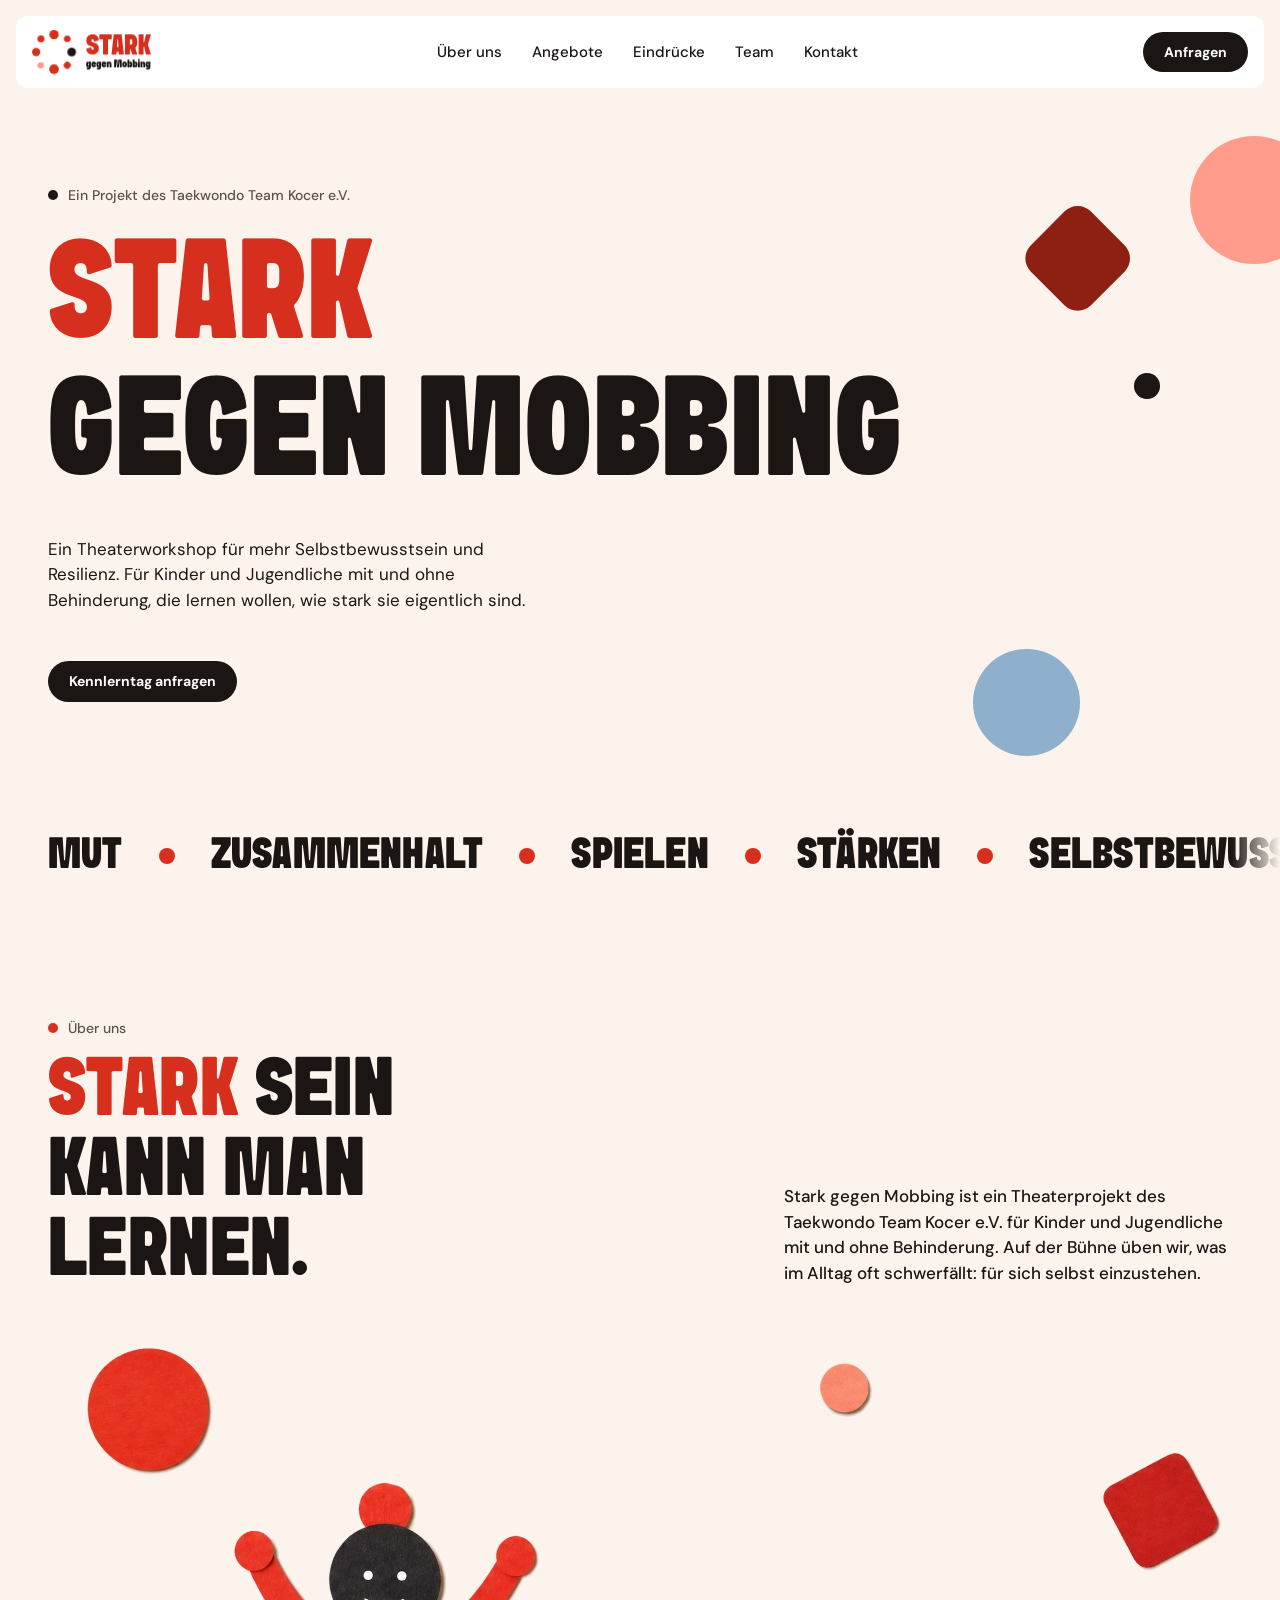
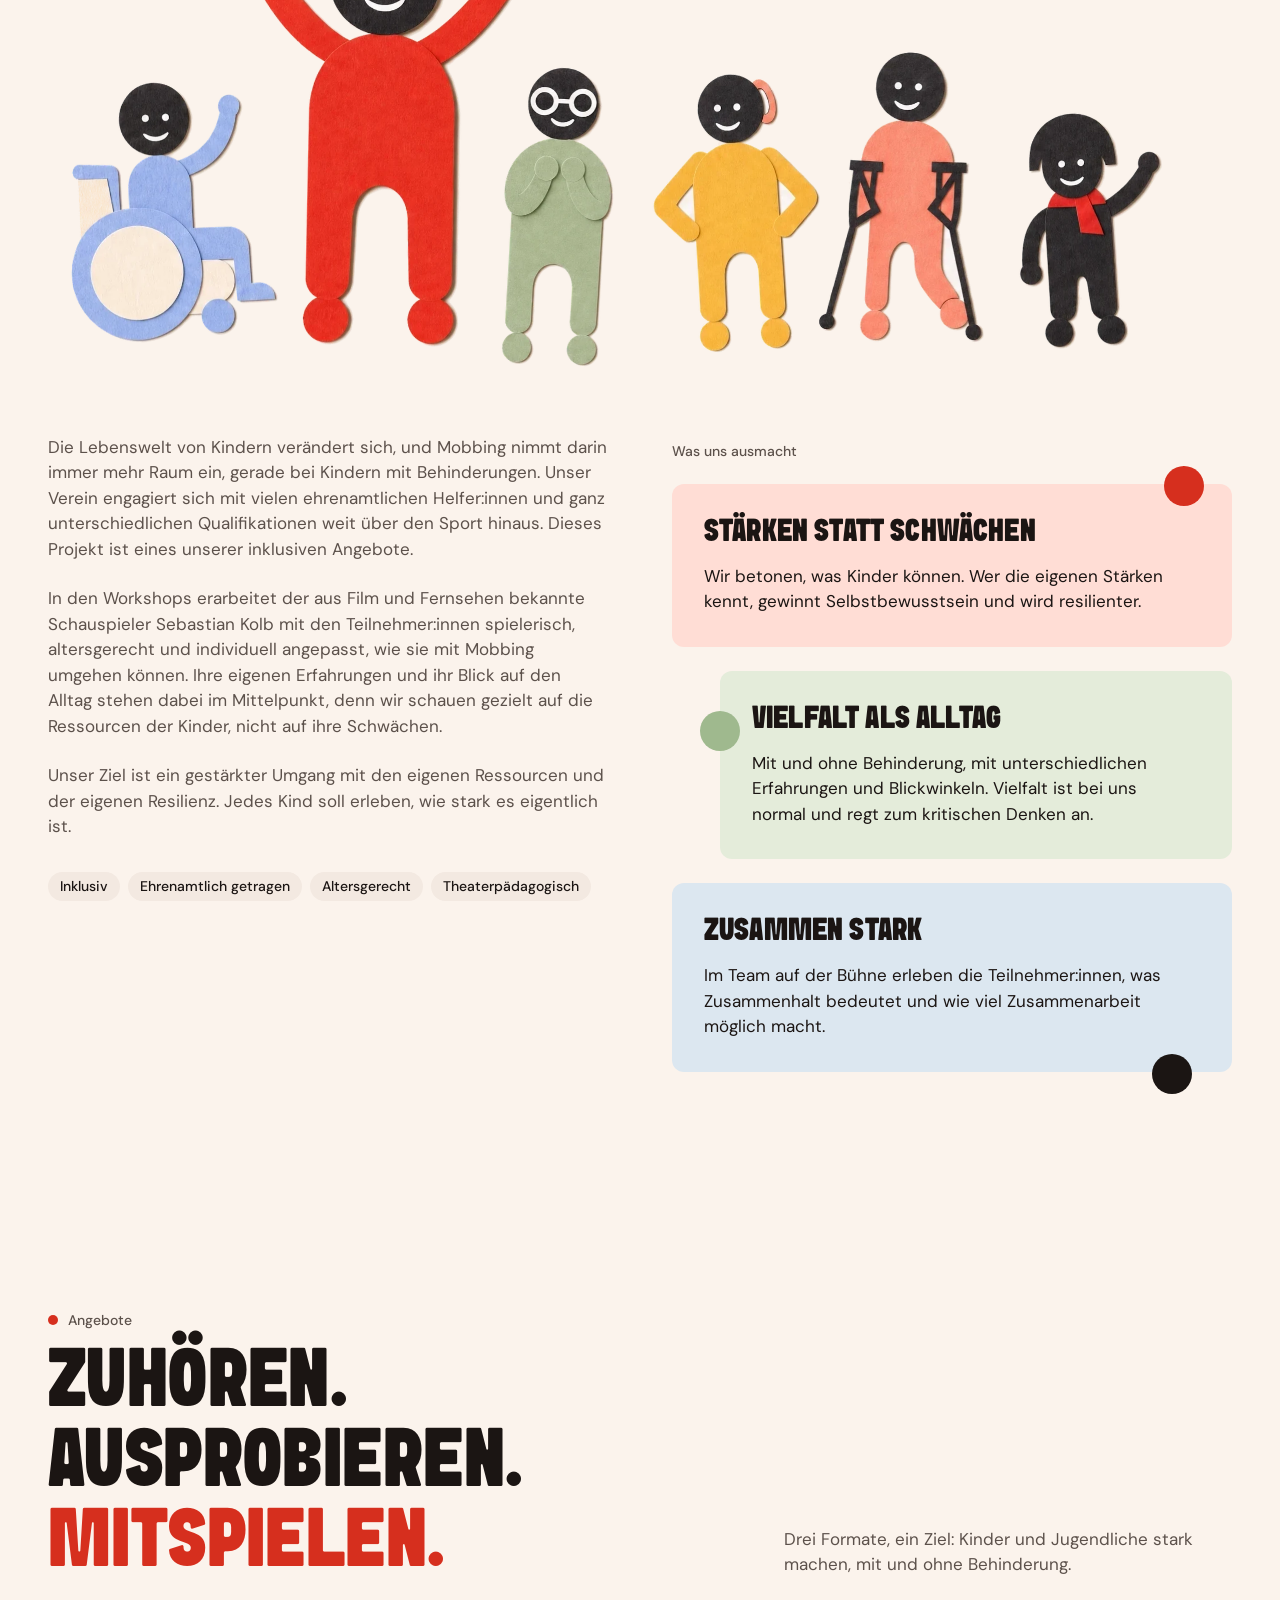
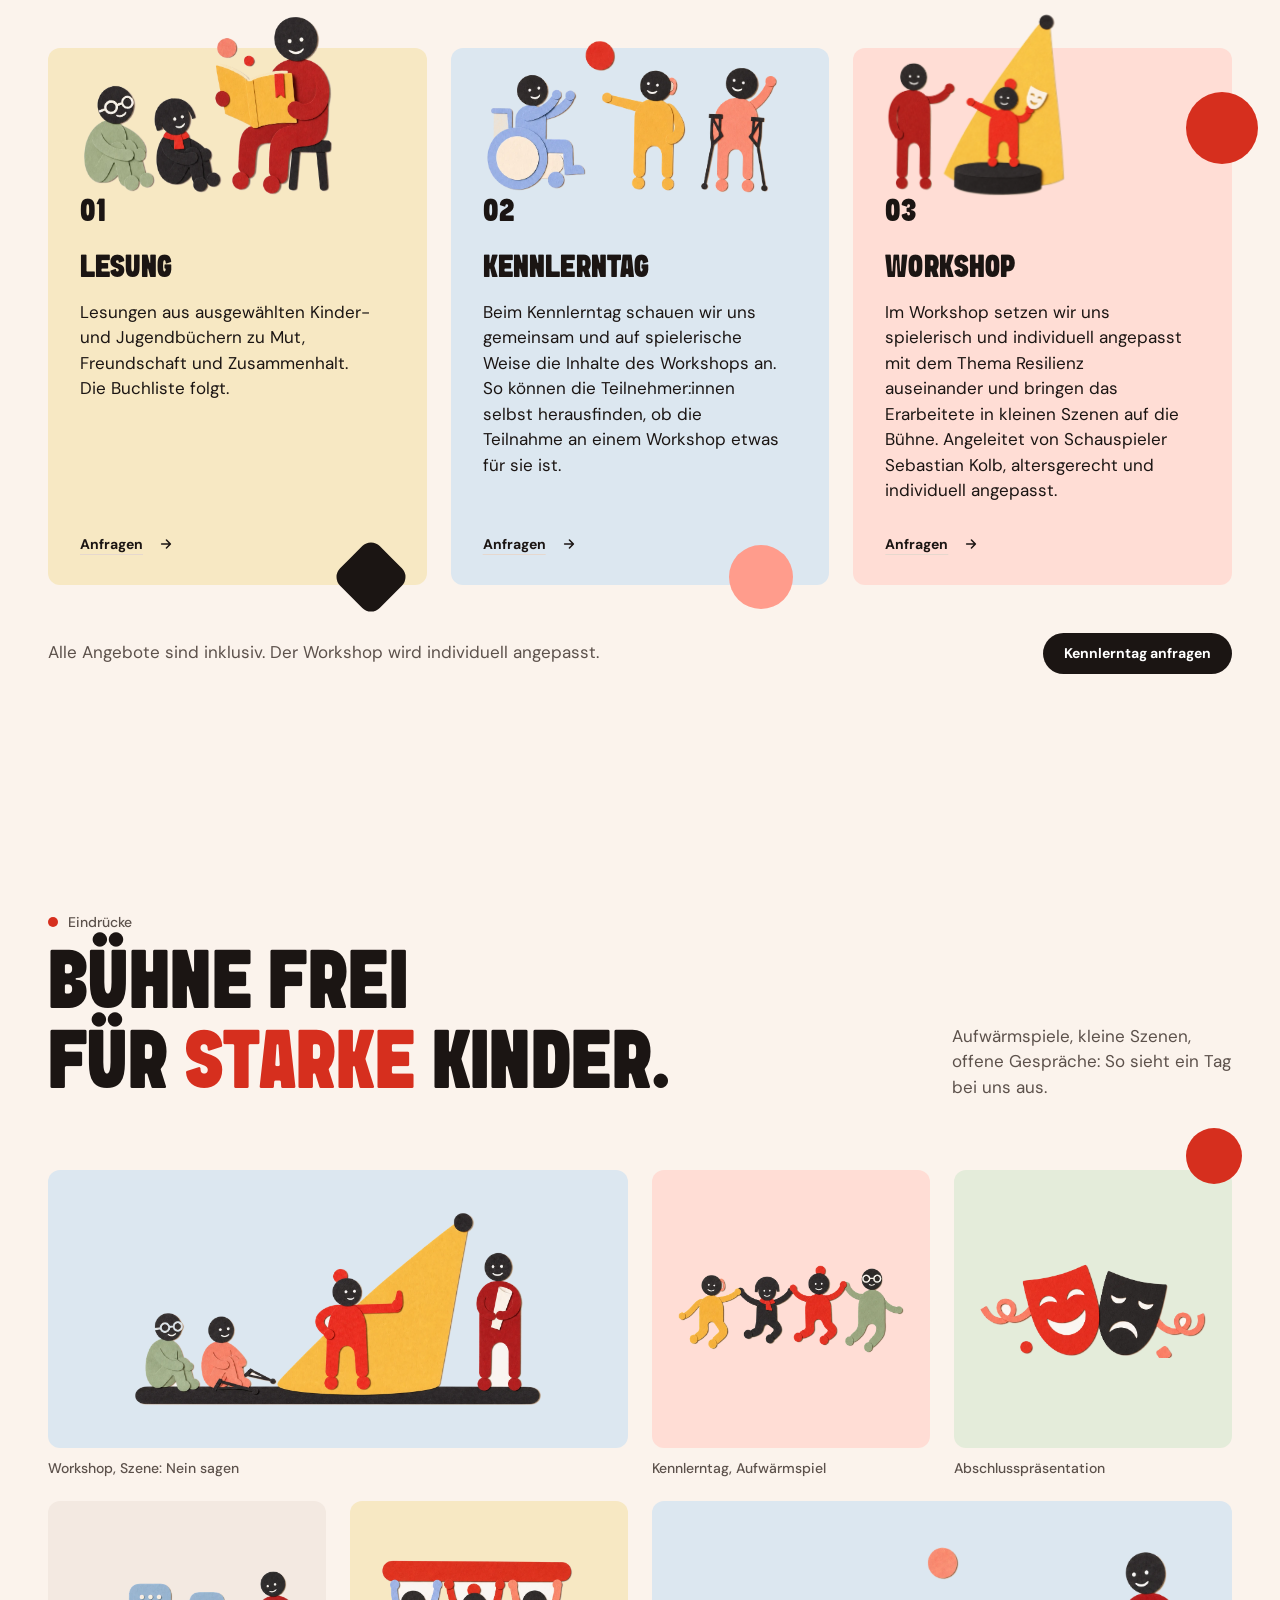
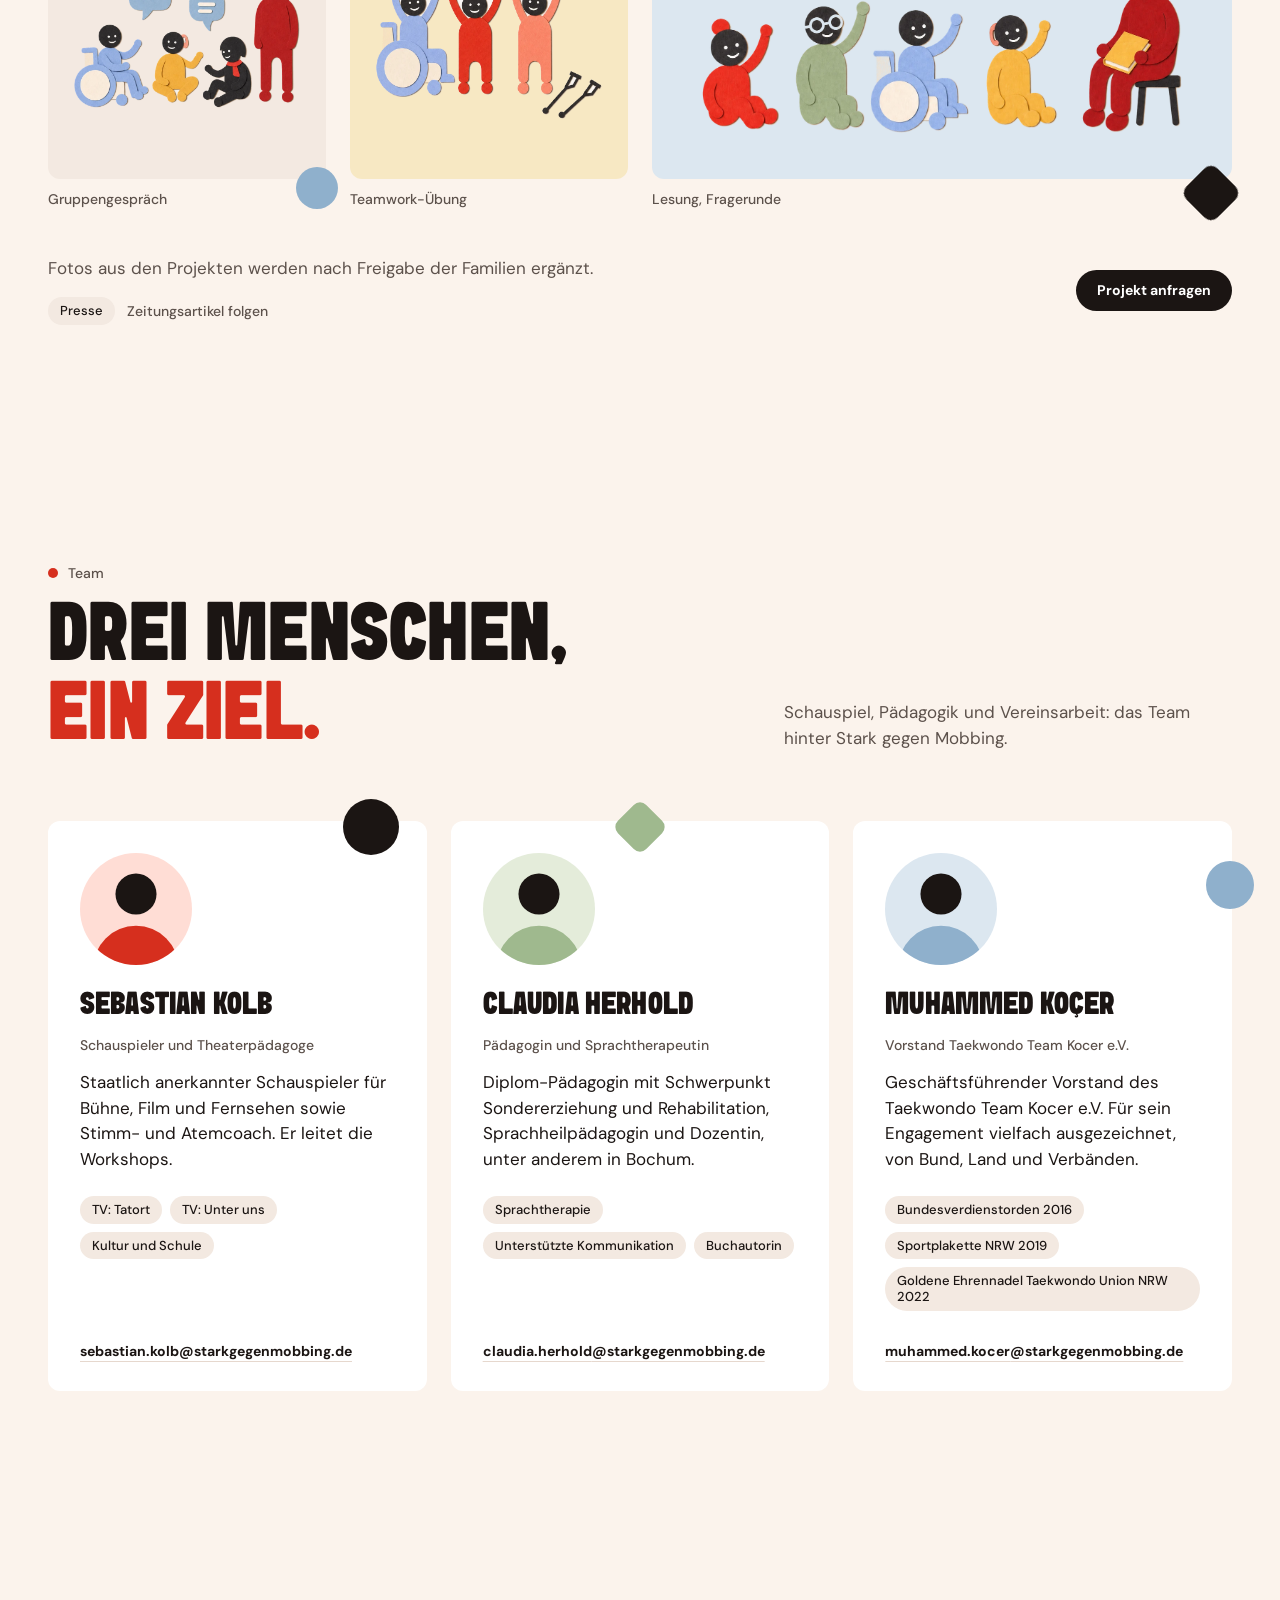
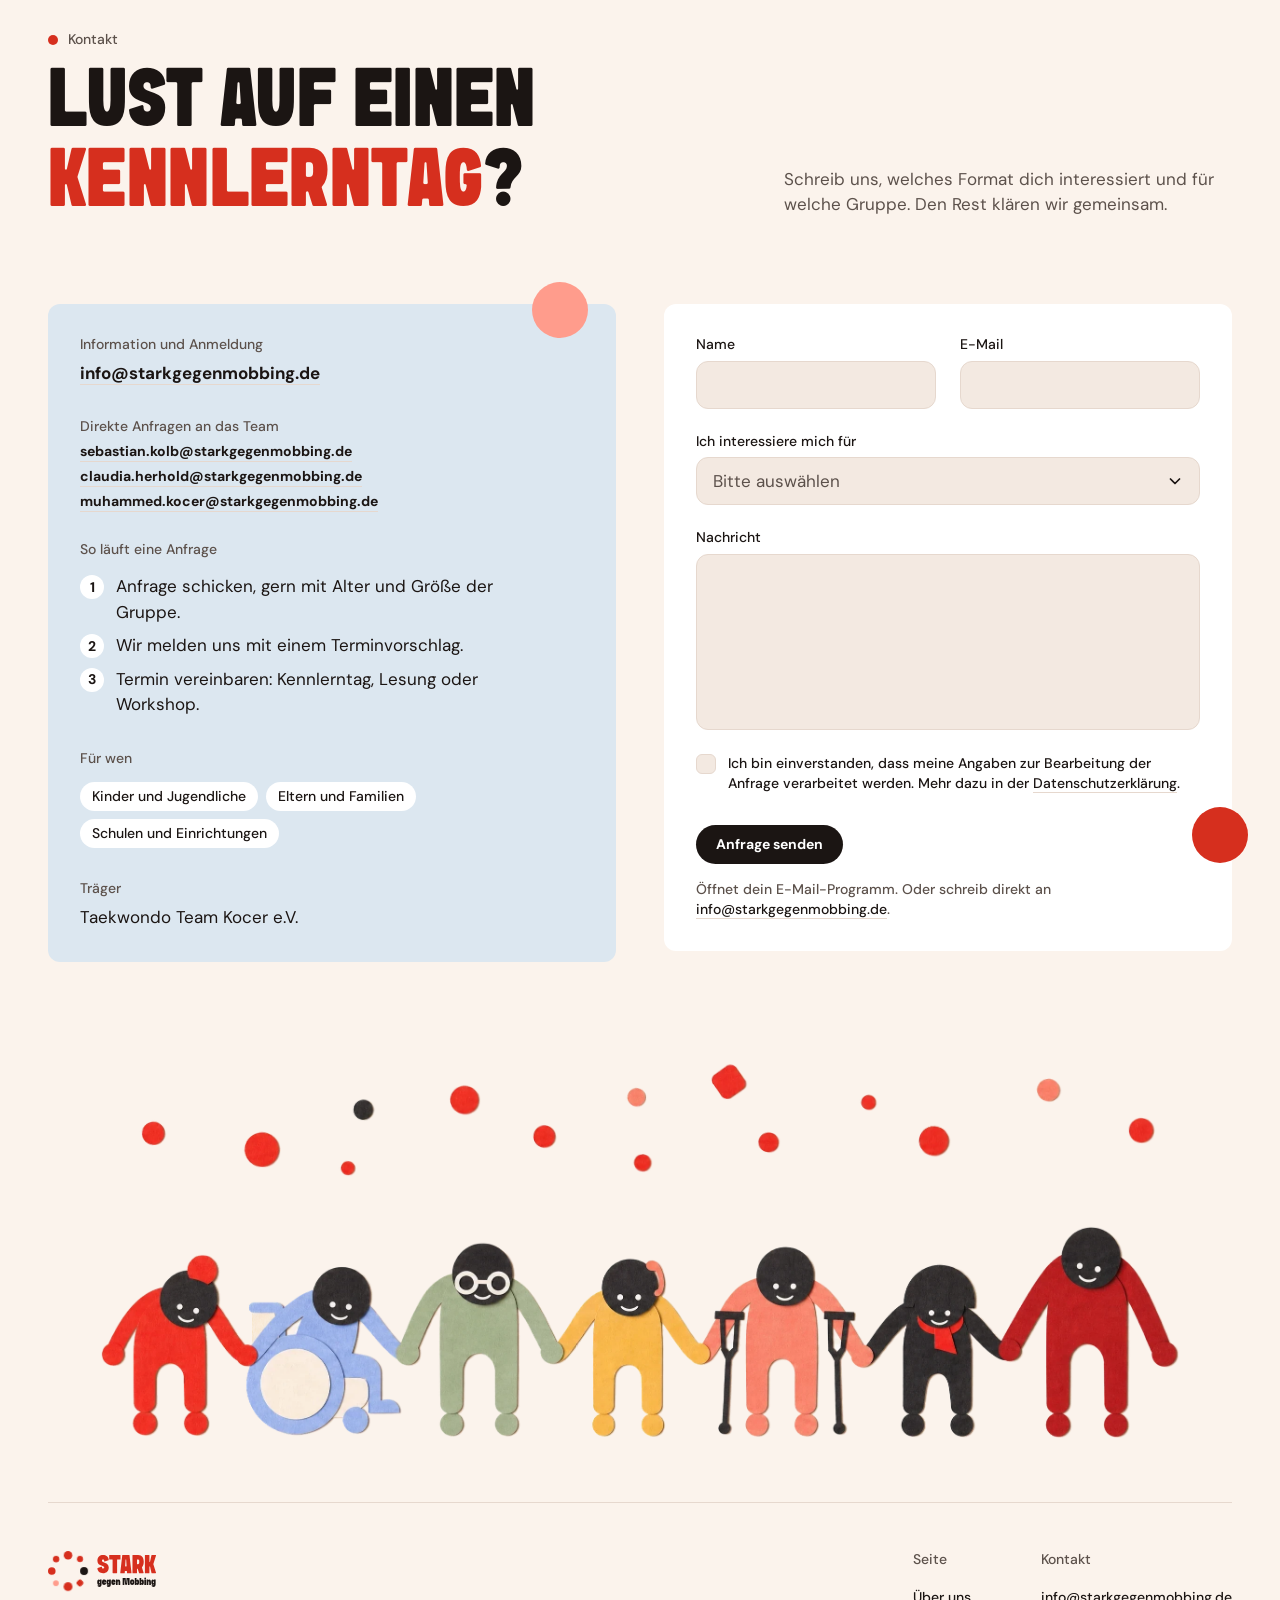
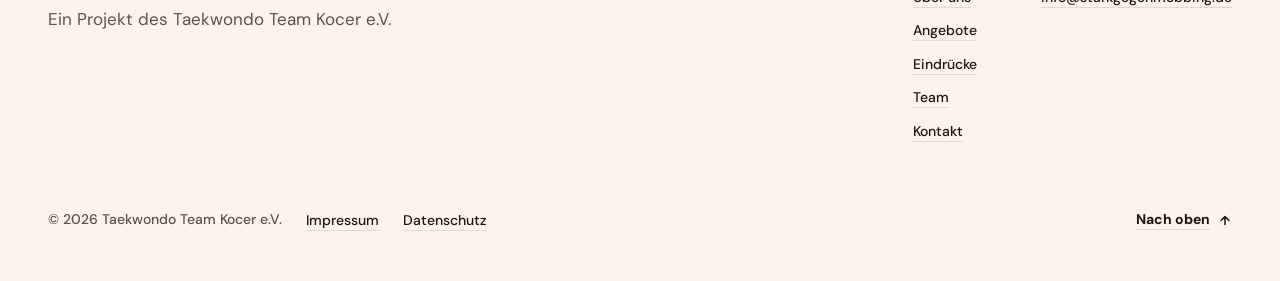
==== index.html @ 56f721de "DM Sans lokal eingebunden statt über Google Fonts Co-Authored-By: Claude Opus 5.5 <noreply@anthropic" ====
<!DOCTYPE html>
<html lang="de">
<head>
  <meta charset="utf-8">
  <meta name="viewport" content="width=device-width, initial-scale=1">
  <title>Stark gegen Mobbing – Theaterworkshop für Kinder und Jugendliche</title>
  <meta name="description" content="Stark gegen Mobbing ist ein Theaterworkshop für mehr Selbstbewusstsein und Resilienz. Für Kinder und Jugendliche mit und ohne Behinderung. Ein inklusives Projekt des Taekwondo Team Kocer e.V.">
  <meta name="theme-color" content="#FBF3EC">
  <link rel="stylesheet" href="styles.css">
  <script>
    /* Läuft vor dem ersten Paint: markiert JS, damit Reveal-Elemente nicht kurz
       aufblitzen bevor main.js (defer) geladen ist. */
    document.documentElement.classList.add('js');
  </script>
</head>
<body>
  <a class="skip-link pill" href="#main">Zum Inhalt springen</a>


  <header class="site-header">
    <nav class="nav" aria-label="Hauptnavigation">
      <a class="brand" href="#start" aria-label="Stark gegen Mobbing – zum Seitenanfang">
        <svg class="logo-svg" xmlns="http://www.w3.org/2000/svg" viewBox="0 0 357 132" aria-hidden="true" focusable="false">
  <g class="logo-ring"><circle class="logo-dot" style="--i:0" cx="66" cy="14" r="14" fill="#D62F1E"/><circle class="logo-dot" style="--i:1" cx="105.6" cy="26.4" r="10" fill="#D62F1E"/><circle class="logo-dot" style="--i:2" cx="119" cy="66" r="13" fill="#1B1513"/><g class="logo-dot" style="--i:3"><rect x="95.60" y="95.60" width="20" height="20" rx="6" fill="#D62F1E" transform="rotate(135 105.6 105.6)"/></g><circle class="logo-dot" style="--i:4" cx="66" cy="117.5" r="14.5" fill="#D62F1E"/><circle class="logo-dot" style="--i:5" cx="26.05" cy="105.95" r="9.5" fill="#FF9C8C"/><circle class="logo-dot" style="--i:6" cx="12.5" cy="66" r="12.5" fill="#D62F1E"/><circle class="logo-dot" style="--i:7" cx="26.76" cy="26.76" r="10.5" fill="#D62F1E"/></g>
  <path d="M163.06 57.18C163.55 67.67 171.72 73.50 181.86 73.50C192.35 73.50 200.48 66.98 200.48 54.57C200.48 35.56 177.95 40.54 177.95 32.10C177.95 29.54 179.57 28.19 181.67 28.19C183.76 28.19 185.38 29.52 185.39 32.07C185.39 32.09 185.39 32.11 185.39 32.14L185.49 33.73C185.51 34.16 185.71 34.51 186.05 34.73C186.39 34.97 186.80 35.03 187.20 34.90L199.55 30.92C200.12 30.73 200.50 30.21 200.46 29.61C199.97 19.11 191.80 13.29 181.66 13.29C171.17 13.29 163.03 19.82 163.03 32.22C163.03 51.23 185.57 46.25 185.57 54.70C185.57 57.25 183.94 58.60 181.85 58.60C179.76 58.60 178.14 57.27 178.11 54.74C178.11 54.72 178.11 54.70 178.11 54.67L178.02 53.07C178.00 52.65 177.80 52.30 177.45 52.06C177.10 51.82 176.71 51.76 176.31 51.89L163.95 55.87C163.39 56.05 163.03 56.58 163.06 57.18ZM213.16 29.50L213.16 72.18C213.16 72.90 213.75 73.49 214.48 73.49L226.75 73.49C227.47 73.49 228.06 72.90 228.06 72.18L228.06 29.50C228.06 28.78 228.65 28.19 229.37 28.19L237.92 28.19C238.65 28.19 239.24 27.60 239.24 26.88L239.24 14.61C239.24 13.88 238.65 13.29 237.92 13.29L203.30 13.29C202.58 13.29 201.99 13.88 201.99 14.61L201.99 26.88C201.99 27.60 202.58 28.19 203.30 28.19L211.85 28.19C212.58 28.19 213.16 28.79 213.16 29.50ZM258.04 29.14L259.33 49.45C259.35 49.84 259.24 50.17 258.98 50.44C258.72 50.72 258.40 50.85 258.02 50.85L256.01 50.85C255.63 50.85 255.30 50.71 255.04 50.44C254.80 50.16 254.67 49.83 254.69 49.44L255.98 29.13C256.02 28.59 256.47 28.19 257.01 28.19C257.56 28.19 258.01 28.60 258.04 29.14ZM275.48 72.04L269.09 14.46C269.03 13.80 268.46 13.29 267.79 13.29L246.25 13.29C245.57 13.29 245.02 13.80 244.93 14.46L238.54 72.04C238.51 72.42 238.63 72.77 238.89 73.06C239.13 73.34 239.48 73.50 239.86 73.50L251.93 73.50C252.62 73.50 253.19 72.96 253.24 72.27L253.59 66.98C253.63 66.28 254.21 65.75 254.90 65.75L259.15 65.75C259.84 65.75 260.42 66.28 260.46 66.98L260.80 72.27C260.84 72.96 261.42 73.50 262.11 73.50L274.19 73.50C274.57 73.50 274.91 73.36 275.17 73.07C275.41 72.77 275.52 72.42 275.48 72.04ZM297.42 43.40L295.01 43.40C294.28 43.40 293.69 42.81 293.69 42.08L293.69 29.50C293.69 28.78 294.28 28.19 295.01 28.19L297.42 28.19C301.76 28.19 301.14 32.88 301.14 35.79C301.14 38.70 301.75 43.40 297.42 43.40ZM296.31 59.21L300.51 72.58C300.68 73.14 301.18 73.50 301.76 73.50L314.25 73.50C314.68 73.50 315.05 73.31 315.30 72.96C315.56 72.61 315.62 72.21 315.50 71.79L310.08 54.54C309.94 54.08 310.05 53.60 310.38 53.25C314.37 49.02 316.03 42.61 316.03 35.80C316.03 23.96 311.02 13.29 297.42 13.29L280.10 13.29C279.38 13.29 278.79 13.88 278.79 14.61L278.79 72.19C278.79 72.91 279.38 73.50 280.10 73.50L292.38 73.50C293.11 73.50 293.69 72.91 293.69 72.19L293.69 59.61C293.69 58.88 294.28 58.29 295.01 58.29L295.07 58.29C295.65 58.30 296.13 58.67 296.31 59.21ZM319.81 14.61L319.81 72.19C319.81 72.91 320.40 73.50 321.12 73.50L333.40 73.50C334.13 73.50 334.72 72.91 334.72 72.19L334.72 51.86C334.72 51.35 335.08 50.92 335.59 50.84C336.09 50.76 336.61 51.05 336.72 51.55L341.58 72.48C341.73 73.08 342.24 73.49 342.86 73.49L355.28 73.49C355.71 73.49 356.08 73.30 356.33 72.95C356.59 72.60 356.66 72.20 356.53 71.78L347.74 43.78C347.66 43.51 347.66 43.26 347.74 42.99L356.53 14.99C356.66 14.58 356.59 14.17 356.33 13.82C356.07 13.48 355.71 13.29 355.28 13.29L342.86 13.29C342.24 13.29 341.73 13.71 341.58 14.31L336.72 35.23C336.61 35.74 336.09 36.02 335.59 35.94C335.08 35.86 334.72 35.44 334.72 34.92L334.72 14.61C334.72 13.88 334.13 13.29 333.40 13.29L321.12 13.29C320.40 13.29 319.81 13.88 319.81 14.61Z" fill="#D62F1E"/>
  <path d="M171.06 103.11C171.06 104.79 170.60 106.08 169.64 106.08C168.69 106.08 168.21 104.79 168.21 103.11C168.21 101.42 168.70 100.13 169.64 100.13C170.60 100.14 171.06 101.42 171.06 103.11ZM168.39 112.57L163.56 114.15C163.42 114.19 163.32 114.28 163.26 114.42C163.20 114.55 163.20 114.68 163.25 114.82C164.47 117.91 166.99 118.67 169.64 118.67C173.33 118.67 176.79 117.19 176.79 109.98L176.79 94.92C176.79 94.64 176.56 94.42 176.28 94.42L171.57 94.42C171.30 94.42 171.07 94.64 171.07 94.92L171.07 96.42C171.07 96.53 171.00 96.63 170.89 96.66C170.78 96.69 170.67 96.64 170.61 96.55C169.84 95.18 168.70 94.42 167.19 94.42C164.11 94.42 162.50 97.76 162.50 103.11C162.50 108.46 164.11 111.80 167.19 111.80C168.70 111.80 169.84 111.04 170.61 109.68C170.67 109.58 170.78 109.53 170.89 109.56C171.00 109.59 171.07 109.68 171.07 109.80L171.07 109.98C171.07 112.44 170.38 112.95 169.64 112.95C169.38 112.95 169.12 112.88 168.89 112.68C168.74 112.55 168.56 112.51 168.39 112.57ZM184.89 101.30C184.68 101.30 184.50 101.18 184.42 100.98C184.34 100.79 184.38 100.58 184.53 100.43C184.76 100.21 185.04 100.13 185.32 100.13C185.60 100.13 185.87 100.21 186.10 100.43C186.25 100.58 186.30 100.79 186.22 100.98C186.14 101.18 185.96 101.30 185.75 101.30ZM178.17 103.11C178.17 110.32 181.63 111.80 185.32 111.80C188.27 111.80 191.06 110.85 192.07 106.80C192.13 106.55 191.99 106.28 191.74 106.20L187.16 104.71C187.03 104.66 186.90 104.67 186.77 104.74C186.65 104.80 186.57 104.90 186.52 105.03C186.26 105.87 185.80 106.08 185.32 106.08C184.70 106.08 184.10 105.72 183.94 104.13C183.92 103.98 183.97 103.85 184.06 103.74C184.16 103.63 184.29 103.57 184.44 103.57L191.67 103.57C191.81 103.57 191.93 103.52 192.03 103.42C192.12 103.32 192.17 103.21 192.17 103.07C192.15 99.02 191.72 94.42 185.32 94.42C181.63 94.42 178.17 95.90 178.17 103.11ZM201.69 103.11C201.69 104.79 201.22 106.08 200.26 106.08C199.32 106.08 198.83 104.79 198.83 103.11C198.83 101.42 199.32 100.13 200.26 100.13C201.22 100.14 201.69 101.42 201.69 103.11ZM199.01 112.57L194.18 114.15C194.05 114.19 193.94 114.28 193.88 114.42C193.83 114.55 193.82 114.68 193.87 114.82C195.09 117.91 197.61 118.67 200.26 118.67C203.96 118.67 207.41 117.19 207.41 109.98L207.41 94.92C207.41 94.64 207.19 94.42 206.91 94.42L202.20 94.42C201.92 94.42 201.70 94.64 201.70 94.92L201.70 96.42C201.70 96.53 201.62 96.63 201.51 96.66C201.41 96.69 201.29 96.64 201.24 96.55C200.46 95.18 199.33 94.42 197.82 94.42C194.73 94.42 193.12 97.76 193.12 103.11C193.12 108.46 194.73 111.80 197.82 111.80C199.32 111.80 200.46 111.04 201.24 109.68C201.29 109.58 201.41 109.53 201.51 109.56C201.62 109.59 201.70 109.68 201.70 109.80L201.70 109.98C201.70 112.44 201.00 112.95 200.27 112.95C200.00 112.95 199.74 112.88 199.51 112.68C199.37 112.55 199.18 112.51 199.01 112.57ZM215.51 101.30C215.30 101.30 215.12 101.18 215.04 100.98C214.96 100.79 215.01 100.58 215.16 100.43C215.39 100.21 215.66 100.13 215.94 100.13C216.22 100.13 216.50 100.21 216.73 100.43C216.88 100.58 216.92 100.79 216.84 100.98C216.76 101.18 216.58 101.30 216.37 101.30ZM208.79 103.11C208.79 110.32 212.25 111.80 215.94 111.80C218.89 111.80 221.69 110.85 222.69 106.80C222.76 106.55 222.61 106.28 222.36 106.20L217.78 104.71C217.65 104.66 217.52 104.67 217.40 104.74C217.27 104.80 217.19 104.90 217.15 105.03C216.89 105.87 216.42 106.08 215.94 106.08C215.32 106.08 214.73 105.72 214.56 104.13C214.55 103.98 214.59 103.85 214.69 103.74C214.79 103.63 214.91 103.57 215.06 103.57L222.29 103.57C222.43 103.57 222.55 103.52 222.65 103.42C222.75 103.32 222.80 103.21 222.80 103.07C222.77 99.02 222.34 94.42 215.94 94.42C212.25 94.42 208.79 95.90 208.79 103.11ZM224.17 94.92L224.17 111.29C224.17 111.57 224.40 111.80 224.68 111.80L229.38 111.80C229.66 111.80 229.89 111.57 229.89 111.29L229.89 103.11C229.89 101.42 230.35 100.13 231.32 100.13C232.26 100.13 232.74 101.42 232.74 103.11L232.74 111.29C232.74 111.57 232.97 111.80 233.25 111.80L237.96 111.80C238.24 111.80 238.46 111.57 238.46 111.29L238.46 103.11C238.46 97.76 236.85 94.42 233.76 94.42C232.26 94.42 231.12 95.17 230.34 96.54C230.28 96.64 230.17 96.68 230.07 96.66C229.96 96.63 229.88 96.53 229.88 96.42L229.88 94.92C229.88 94.64 229.66 94.42 229.38 94.42L224.67 94.42C224.40 94.42 224.17 94.64 224.17 94.92ZM246.35 89.20L246.35 111.30C246.35 111.57 246.57 111.80 246.85 111.80L251.56 111.80C251.84 111.80 252.06 111.57 252.06 111.30L252.06 94.77C252.06 94.58 252.20 94.43 252.39 94.41C252.57 94.40 252.74 94.52 252.77 94.71L254.86 111.37C254.89 111.62 255.10 111.79 255.35 111.79L260.22 111.79C260.47 111.79 260.68 111.62 260.71 111.37L262.80 94.71C262.83 94.52 263.00 94.40 263.18 94.41C263.36 94.43 263.50 94.58 263.50 94.77L263.50 111.29C263.50 111.57 263.73 111.80 264.01 111.80L268.72 111.80C268.99 111.80 269.22 111.57 269.22 111.29L269.22 89.20C269.22 88.92 268.99 88.69 268.72 88.69C265.71 88.69 262.70 88.69 259.69 88.69C259.42 88.69 259.20 88.90 259.18 89.17L258.18 105.72C258.16 105.92 257.99 106.07 257.78 106.07C257.58 106.07 257.40 105.92 257.39 105.72L256.38 89.17C256.36 88.90 256.15 88.70 255.88 88.70C252.87 88.70 249.86 88.70 246.85 88.70C246.57 88.70 246.35 88.92 246.35 89.20ZM277.82 106.08C277.08 106.08 276.39 105.57 276.39 103.11C276.39 100.64 277.08 100.13 277.82 100.13C278.55 100.13 279.25 100.64 279.25 103.11C279.25 105.57 278.56 106.08 277.82 106.08ZM270.67 103.11C270.67 110.32 274.12 111.80 277.82 111.80C281.51 111.80 284.97 110.32 284.97 103.11C284.97 95.89 281.51 94.42 277.82 94.42C274.12 94.42 270.67 95.90 270.67 103.11ZM293.49 106.08C292.53 106.08 292.06 104.79 292.06 103.11C292.06 101.42 292.52 100.13 293.49 100.13C294.43 100.13 294.92 101.42 294.92 103.11C294.92 104.79 294.43 106.08 293.49 106.08ZM286.34 89.20L286.34 111.30C286.34 111.58 286.57 111.80 286.85 111.80L291.56 111.80C291.83 111.80 292.06 111.58 292.06 111.30L292.06 109.79C292.06 109.68 292.14 109.59 292.24 109.56C292.35 109.53 292.46 109.58 292.52 109.67C293.30 111.04 294.43 111.80 295.94 111.80C299.03 111.80 300.64 108.45 300.64 103.11C300.64 97.76 299.03 94.42 295.94 94.42C294.44 94.42 293.30 95.17 292.52 96.54C292.46 96.64 292.35 96.69 292.25 96.66C292.14 96.63 292.06 96.53 292.06 96.42L292.06 89.20C292.06 88.93 291.84 88.70 291.56 88.70L286.85 88.70C286.57 88.70 286.34 88.93 286.34 89.20ZM309.23 106.08C308.27 106.08 307.80 104.79 307.80 103.11C307.80 101.42 308.27 100.13 309.23 100.13C310.17 100.13 310.66 101.42 310.66 103.11C310.67 104.79 310.17 106.08 309.23 106.08ZM302.08 89.20L302.08 111.30C302.08 111.58 302.31 111.80 302.59 111.80L307.30 111.80C307.57 111.80 307.80 111.58 307.80 111.30L307.80 109.79C307.80 109.68 307.88 109.59 307.98 109.56C308.09 109.53 308.21 109.58 308.26 109.67C309.04 111.04 310.17 111.80 311.68 111.80C314.77 111.80 316.38 108.45 316.38 103.11C316.38 97.76 314.77 94.42 311.68 94.42C310.18 94.42 309.04 95.17 308.26 96.54C308.21 96.64 308.09 96.69 307.99 96.66C307.88 96.63 307.81 96.53 307.81 96.42L307.81 89.20C307.81 88.93 307.58 88.70 307.30 88.70L302.59 88.70C302.32 88.70 302.08 88.93 302.08 89.20ZM317.83 90.41C317.83 91.98 319.11 93.27 320.69 93.27C322.26 93.27 323.55 91.98 323.55 90.41C323.55 88.84 322.26 87.55 320.69 87.55C319.11 87.55 317.83 88.84 317.83 90.41ZM317.83 94.92L317.83 111.29C317.83 111.57 318.05 111.80 318.33 111.80L323.04 111.80C323.32 111.80 323.54 111.57 323.54 111.29L323.54 94.92C323.54 94.64 323.32 94.42 323.04 94.42L318.33 94.42C318.05 94.42 317.83 94.64 317.83 94.92ZM325.42 94.92L325.42 111.29C325.42 111.57 325.64 111.80 325.92 111.80L330.63 111.80C330.91 111.80 331.13 111.57 331.13 111.29L331.13 103.11C331.13 101.42 331.60 100.13 332.56 100.13C333.50 100.13 333.99 101.42 333.99 103.11L333.99 111.29C333.99 111.57 334.21 111.80 334.49 111.80L339.20 111.80C339.48 111.80 339.71 111.57 339.71 111.29L339.71 103.11C339.71 97.76 338.09 94.42 335.01 94.42C333.50 94.42 332.36 95.17 331.58 96.54C331.53 96.64 331.42 96.68 331.31 96.66C331.20 96.63 331.13 96.53 331.13 96.42L331.13 94.92C331.13 94.64 330.90 94.42 330.62 94.42L325.92 94.42C325.64 94.42 325.42 94.64 325.42 94.92ZM349.49 103.11C349.49 104.79 349.03 106.08 348.07 106.08C347.13 106.08 346.64 104.79 346.64 103.11C346.64 101.42 347.13 100.13 348.07 100.13C349.03 100.14 349.49 101.42 349.49 103.11ZM346.82 112.57L341.99 114.15C341.85 114.19 341.75 114.28 341.69 114.42C341.63 114.55 341.63 114.68 341.68 114.82C342.90 117.91 345.42 118.67 348.07 118.67C351.76 118.67 355.22 117.19 355.22 109.98L355.22 94.92C355.22 94.64 354.99 94.42 354.71 94.42L350.01 94.42C349.73 94.42 349.50 94.64 349.50 94.92L349.50 96.42C349.50 96.53 349.43 96.63 349.32 96.66C349.21 96.69 349.10 96.64 349.05 96.55C348.27 95.18 347.13 94.42 345.62 94.42C342.54 94.42 340.93 97.76 340.93 103.11C340.93 108.46 342.54 111.80 345.62 111.80C347.13 111.80 348.27 111.04 349.05 109.68C349.10 109.58 349.21 109.53 349.32 109.56C349.43 109.59 349.50 109.68 349.50 109.80L349.50 109.98C349.50 112.44 348.81 112.95 348.07 112.95C347.81 112.95 347.55 112.88 347.32 112.68C347.17 112.55 346.99 112.51 346.82 112.57Z" fill="#1B1513"/>
</svg>
      </a>

      <ul class="nav-links">
        <li><a href="#ueber-uns">Über uns</a></li>
        <li><a href="#angebote">Angebote</a></li>
        <li><a href="#eindruecke">Eindrücke</a></li>
        <li><a href="#team">Team</a></li>
        <li><a href="#kontakt">Kontakt</a></li>
      </ul>

      <a class="pill nav-cta" href="#kontakt">Anfragen</a>

      <button class="nav-burger" type="button" aria-expanded="false" aria-controls="nav-panel" aria-label="Menü öffnen">
        <span class="nav-burger-bar" aria-hidden="true"></span>
        <span class="nav-burger-bar" aria-hidden="true"></span>
        <span class="nav-burger-bar" aria-hidden="true"></span>
      </button>
    </nav>

    <div class="nav-panel" id="nav-panel" hidden>
      <ul class="nav-panel-links">
        <li><a class="display" href="#ueber-uns">Über uns</a></li>
        <li><a class="display" href="#angebote">Angebote</a></li>
        <li><a class="display" href="#eindruecke">Eindrücke</a></li>
        <li><a class="display" href="#team">Team</a></li>
        <li><a class="display" href="#kontakt">Kontakt</a></li>
      </ul>
      <a class="pill nav-panel-cta" href="#kontakt">Kennlerntag anfragen</a>
    </div>
  </header>

  <main id="main">

    <section class="hero" id="start" aria-labelledby="hero-title">
      <div class="hero-inner">
        <p class="eyebrow hero-eyebrow">
          <span class="eyebrow-dot" aria-hidden="true"></span>
          Ein Projekt des Taekwondo Team Kocer e.V.
        </p>

        <h1 class="hero-title display" id="hero-title">
          <span class="hero-row" style="--row:0"><span class="hero-line hero-line--brand" style="--i:0">Stark</span></span>
          <span class="hero-row" style="--row:1"><span class="hero-line" style="--i:1">gegen</span> <span class="hero-line" style="--i:2">Mobbing</span></span>
        </h1>

        <p class="hero-sub">
          Ein Theaterworkshop für mehr Selbstbewusstsein und Resilienz. Für Kinder und Jugendliche mit und ohne Behinderung, die lernen wollen, wie stark sie eigentlich sind.
        </p>

        <div class="hero-actions">
          <a class="pill" href="#kontakt">Kennlerntag anfragen</a>
        </div>
      </div>

      <div class="hero-shapes" aria-hidden="true">
        <span class="shape shape--coral"></span>
        <span class="shape shape--square"></span>
        <span class="shape shape--ink"></span>
        <span class="shape shape--sky"></span>
      </div>
    </section>

    <div class="marquee" role="marquee" aria-label="Schlüsselwörter des Workshops">
      <div class="marquee-track">
        <ul class="marquee-list">
          <li>Mut</li>
          <li>Zusammenhalt</li>
          <li>Spielen</li>
          <li>Stärken</li>
          <li>Selbstbewusstsein</li>
          <li>Resilienz</li>
          <li>Teamwork</li>
          <li>Vielfalt</li>
        </ul>
        <ul class="marquee-list" aria-hidden="true">
          <li>Mut</li>
          <li>Zusammenhalt</li>
          <li>Spielen</li>
          <li>Stärken</li>
          <li>Selbstbewusstsein</li>
          <li>Resilienz</li>
          <li>Teamwork</li>
          <li>Vielfalt</li>
        </ul>
      </div>
    </div>

    <section id="ueber-uns" class="section about" aria-labelledby="about-title">
      <div class="container">
        <div class="about-head">
          <p class="eyebrow reveal" style="--i:0">
            <span class="eyebrow-dot" aria-hidden="true"></span>
            Über uns
          </p>
          <h2 class="display display--lg about-title reveal" id="about-title" style="--i:1">
            <span class="t-line"><span class="display--brand">Stark</span> sein</span>
            <span class="t-line">kann man lernen.</span>
          </h2>
          <p class="about-lead reveal" style="--i:2">
            Stark gegen Mobbing ist ein Theaterprojekt des Taekwondo Team Kocer e.V. für Kinder und Jugendliche mit und ohne Behinderung. Auf der Bühne üben wir, was im Alltag oft schwerfällt: für sich selbst einzustehen.
          </p>
        </div>

        <div class="about-scene reveal" style="--i:2">
          <div class="scene" role="img" aria-label="Illustration: Ein Kind mit rotem Haarknoten steht in der Mitte und reckt beide Arme hoch. Um es herum jubeln andere Kinder, eines im Rollstuhl, eines mit Unterarmstützen." style="--ar:2000/1097">
          <img class="pc" src="img/layers/about-00.webp" alt="" aria-hidden="true" style="--l:15.15%;--t:20.784%;--w:27.6%;--ox:-21.5px;--oy:-3.7px;--rot:1.2deg">
          <img class="pc" src="img/layers/about-01.webp" alt="" aria-hidden="true" style="--l:1.7%;--t:51.231%;--w:18.7%;--ox:-32.6px;--oy:8.6px;--rot:-2.79deg">
          <img class="pc" src="img/layers/about-02.webp" alt="" aria-hidden="true" style="--l:63.05%;--t:46.308%;--w:15.15%;--ox:37.2px;--oy:8.8px;--rot:3.24deg">
          <img class="pc" src="img/layers/about-03.webp" alt="" aria-hidden="true" style="--l:48.2%;--t:48.405%;--w:15.3%;--ox:31.7px;--oy:17.9px;--rot:-3.26deg">
          <img class="pc" src="img/layers/about-04.webp" alt="" aria-hidden="true" style="--l:37.6%;--t:45.214%;--w:10.15%;--ox:-0.7px;--oy:31.4px;--rot:3.36deg">
          <img class="pc" src="img/layers/about-05.webp" alt="" aria-hidden="true" style="--l:79.85%;--t:55.88%;--w:13.65%;--ox:40.8px;--oy:9.8px;--rot:-3.57deg">
          <img class="pc" src="img/layers/about-06.webp" alt="" aria-hidden="true" style="--l:2.9%;--t:3.191%;--w:11.5%;--ox:-27.2px;--oy:-29.9px;--rot:3.89deg">
          <img class="pc" src="img/layers/about-07.webp" alt="" aria-hidden="true" style="--l:87.5%;--t:18.961%;--w:10.75%;--ox:41.9px;--oy:-21.6px;--rot:-4.09deg">
          <img class="pc" src="img/layers/about-08.webp" alt="" aria-hidden="true" style="--l:63.6%;--t:7.566%;--w:5.1%;--ox:25.2px;--oy:-41.8px;--rot:4.48deg">
          </div>
        </div>

        <div class="about-grid">
          <div class="about-text">
            <p class="muted reveal" style="--i:3">
              Die Lebenswelt von Kindern verändert sich, und Mobbing nimmt darin immer mehr Raum ein, gerade bei Kindern mit Behinderungen. Unser Verein engagiert sich mit vielen ehrenamtlichen Helfer:innen und ganz unterschiedlichen Qualifikationen weit über den Sport hinaus. Dieses Projekt ist eines unserer inklusiven Angebote.
            </p>
            <p class="muted reveal" style="--i:4">
              In den Workshops erarbeitet der aus Film und Fernsehen bekannte Schauspieler Sebastian Kolb mit den Teilnehmer:innen spielerisch, altersgerecht und individuell angepasst, wie sie mit Mobbing umgehen können. Ihre eigenen Erfahrungen und ihr Blick auf den Alltag stehen dabei im Mittelpunkt, denn wir schauen gezielt auf die Ressourcen der Kinder, nicht auf ihre Schwächen.
            </p>
            <p class="muted reveal" style="--i:5">
              Unser Ziel ist ein gestärkter Umgang mit den eigenen Ressourcen und der eigenen Resilienz. Jedes Kind soll erleben, wie stark es eigentlich ist.
            </p>
            <ul class="about-facts reveal" style="--i:6" aria-label="Auf einen Blick">
              <li class="badge">Inklusiv</li>
              <li class="badge">Ehrenamtlich getragen</li>
              <li class="badge">Altersgerecht</li>
              <li class="badge">Theaterpädagogisch</li>
            </ul>
          </div>

          <div class="about-side">
            <p class="label about-side-label reveal" style="--i:2">Was uns ausmacht</p>
            <ul class="about-points">
              <li class="card card--coral about-point about-point--1 reveal" style="--i:3">
                <span class="card-deco" aria-hidden="true"></span>
                <h3 class="display">Stärken statt Schwächen</h3>
                <p>Wir betonen, was Kinder können. Wer die eigenen Stärken kennt, gewinnt Selbstbewusstsein und wird resilienter.</p>
              </li>
              <li class="card card--sage about-point about-point--2 reveal" style="--i:4">
                <span class="card-deco" aria-hidden="true"></span>
                <h3 class="display">Vielfalt als Alltag</h3>
                <p>Mit und ohne Behinderung, mit unterschiedlichen Erfahrungen und Blickwinkeln. Vielfalt ist bei uns normal und regt zum kritischen Denken an.</p>
              </li>
              <li class="card card--sky about-point about-point--3 reveal" style="--i:5">
                <span class="card-deco" aria-hidden="true"></span>
                <h3 class="display">Zusammen stark</h3>
                <p>Im Team auf der Bühne erleben die Teilnehmer:innen, was Zusammenhalt bedeutet und wie viel Zusammenarbeit möglich macht.</p>
              </li>
            </ul>
          </div>
        </div>
      </div>
    </section>

    <section id="angebote" class="section offers" aria-labelledby="offers-title">
      <div class="container">
        <div class="offers-head">
          <p class="eyebrow reveal" style="--i:0">
            <span class="eyebrow-dot" aria-hidden="true"></span>
            Angebote
          </p>
          <h2 class="display display--lg offers-title reveal" id="offers-title" style="--i:1">
            <span class="t-line">Zuhören.</span>
            <span class="t-line">Ausprobieren.</span>
            <span class="t-line display--brand">Mitspielen.</span>
          </h2>
          <p class="offers-intro muted reveal" style="--i:2">
            Drei Formate, ein Ziel: Kinder und Jugendliche stark machen, mit und ohne Behinderung.
          </p>
        </div>

        <ul class="offers-grid">
          <li class="reveal" style="--i:1">
            <div class="card card--sun offer offer--1">
              <span class="card-deco card-deco--square" aria-hidden="true"></span>
              <img class="offer-art solo" src="img/o1-lesung.webp" width="798" height="581" alt="" loading="lazy">
              <span class="display display--sm offer-num" aria-hidden="true">01</span>
              <h3 class="display display--sm">Lesung</h3>
              <p>Lesungen aus ausgewählten Kinder- und Jugendbüchern zu Mut, Freundschaft und Zusammenhalt. Die Buchliste folgt.</p>
              <a class="text-link offer-link" href="#kontakt">Anfragen<span class="visually-hidden">: Lesung</span> <svg class="text-link-icon" width="14" height="14" viewBox="0 0 16 16" aria-hidden="true" focusable="false"><path d="M3 8h9M8.5 3.5 13 8l-4.5 4.5" fill="none" stroke="currentColor" stroke-width="1.75" stroke-linecap="round" stroke-linejoin="round"/></svg></a>
            </div>
          </li>
          <li class="reveal" style="--i:2">
            <div class="card card--sky offer offer--2">
              <span class="card-deco" aria-hidden="true"></span>
              <img class="offer-art solo" src="img/o2-kennlerntag.webp" width="869" height="472" alt="" loading="lazy">
              <span class="display display--sm offer-num" aria-hidden="true">02</span>
              <h3 class="display display--sm">Kennlerntag</h3>
              <p>Beim Kennlerntag schauen wir uns gemeinsam und auf spielerische Weise die Inhalte des Workshops an. So können die Teilnehmer:innen selbst herausfinden, ob die Teilnahme an einem Workshop etwas für sie ist.</p>
              <a class="text-link offer-link" href="#kontakt">Anfragen<span class="visually-hidden">: Kennlerntag</span> <svg class="text-link-icon" width="14" height="14" viewBox="0 0 16 16" aria-hidden="true" focusable="false"><path d="M3 8h9M8.5 3.5 13 8l-4.5 4.5" fill="none" stroke="currentColor" stroke-width="1.75" stroke-linecap="round" stroke-linejoin="round"/></svg></a>
            </div>
          </li>
          <li class="reveal" style="--i:3">
            <div class="card card--coral offer offer--3">
              <span class="card-deco" aria-hidden="true"></span>
              <img class="offer-art solo" src="img/o3-workshop.webp" width="757" height="775" alt="" loading="lazy">
              <span class="display display--sm offer-num" aria-hidden="true">03</span>
              <h3 class="display display--sm">Workshop</h3>
              <p>Im Workshop setzen wir uns spielerisch und individuell angepasst mit dem Thema Resilienz auseinander und bringen das Erarbeitete in kleinen Szenen auf die Bühne. Angeleitet von Schauspieler Sebastian Kolb, altersgerecht und individuell angepasst.</p>
              <a class="text-link offer-link" href="#kontakt">Anfragen<span class="visually-hidden">: Workshop</span> <svg class="text-link-icon" width="14" height="14" viewBox="0 0 16 16" aria-hidden="true" focusable="false"><path d="M3 8h9M8.5 3.5 13 8l-4.5 4.5" fill="none" stroke="currentColor" stroke-width="1.75" stroke-linecap="round" stroke-linejoin="round"/></svg></a>
            </div>
          </li>
        </ul>

        <div class="offers-foot reveal" style="--i:2">
          <p class="muted">Alle Angebote sind inklusiv. Der Workshop wird individuell angepasst.</p>
          <a class="pill" href="#kontakt">Kennlerntag anfragen</a>
        </div>
      </div>
    </section>

    <section id="eindruecke" class="section impressions" aria-labelledby="impressions-title">
      <div class="container">
        <div class="impressions-head">
          <p class="eyebrow reveal" style="--i:0">
            <span class="eyebrow-dot" aria-hidden="true"></span>
            Eindrücke
          </p>
          <h2 class="display display--lg impressions-title reveal" id="impressions-title" style="--i:1">
            <span class="t-line">Bühne frei</span>
            <span class="t-line">für <span class="display--brand">starke</span> Kinder.</span>
          </h2>
          <p class="impressions-intro muted reveal" style="--i:2">
            Aufwärmspiele, kleine Szenen, offene Gespräche: So sieht ein Tag bei uns aus.
          </p>
        </div>

        <!-- Kacheln: Wash-Fläche + freigestellte Illustration (.impression-art, object-fit: contain).
             Später 1:1 mit Fotos befüllbar: src tauschen und die Klasse impression-art entfernen,
             dann füllt das Foto die Kachel (object-fit: cover). Bildunterschrift bleibt.
             Deko-Formen brechen je eine Ecke und liegen zu max. 25 % ihrer Fläche in der Kachel. -->
        <ul class="impressions-grid" aria-label="Eindrücke aus den Projekten">

          <li class="reveal cell--wide" style="--i:1">
            <figure class="impression impression--wide impression--1">
              <div class="impression-frame">
                <div class="impression-media card--sky">
                  <img class="impression-art" src="img/i1-nein-sagen.webp" width="1400" height="690" alt="Illustration: Ein Kind steht im Scheinwerferlicht und hält die offene Hand zum Stopp-Zeichen hoch. Zwei Kinder sitzen am Rand und schauen zu, rechts steht die Spielleitung." loading="lazy">
                </div>
              </div>
              <figcaption class="impression-caption label">Workshop, Szene: Nein sagen</figcaption>
            </figure>
          </li>

          <li class="reveal" style="--i:2">
            <figure class="impression impression--2">
              <div class="impression-frame">
                <div class="impression-media card--coral">
                  <img class="impression-art" src="img/i2-aufwaermspiel.webp" width="800" height="329" alt="Illustration: Vier Kinder halten sich an den Händen und springen gemeinsam in die Luft." loading="lazy">
                </div>
              </div>
              <figcaption class="impression-caption label">Kennlerntag, Aufwärmspiel</figcaption>
            </figure>
          </li>

          <li class="reveal" style="--i:3">
            <figure class="impression impression--3">
              <div class="impression-frame">
                <div class="impression-media card--sage">
                  <img class="impression-art" src="img/i3-masken.webp" width="743" height="311" alt="Illustration: Zwei Theatermasken, eine lachend in Rot, eine nachdenklich in Schwarz." loading="lazy">
                </div>
                <span class="card-deco" style="--c:var(--brand); --s:56px; --a:4px; --t:15s" aria-hidden="true"></span>
              </div>
              <figcaption class="impression-caption label">Abschlusspräsentation</figcaption>
            </figure>
          </li>

          <li class="reveal" style="--i:4">
            <figure class="impression impression--4">
              <div class="impression-frame">
                <div class="impression-media card--mist">
                  <img class="impression-art" src="img/i4-gespraech.webp" width="800" height="498" alt="Illustration: Drei Kinder sitzen im Halbkreis und reden miteinander, eines im Rollstuhl. Über ihnen schweben Sprechblasen, daneben steht die Spielleitung." loading="lazy">
                </div>
                <span class="card-deco" style="--c:var(--sky); --s:40px; --a:4px; --t:13s" aria-hidden="true"></span>
              </div>
              <figcaption class="impression-caption label">Gruppengespräch</figcaption>
            </figure>
          </li>

          <li class="reveal" style="--i:5">
            <figure class="impression impression--5">
              <div class="impression-frame">
                <div class="impression-media card--sun">
                  <img class="impression-art" src="img/i5-teamwork.webp" width="777" height="555" alt="Illustration: Drei Kinder stemmen gemeinsam ein langes rotes Brett über ihre Köpfe, eines im Rollstuhl. Daneben liegen zwei Unterarmstützen." loading="lazy">
                </div>
              </div>
              <figcaption class="impression-caption label">Teamwork-Übung</figcaption>
            </figure>
          </li>

          <li class="reveal cell--wide" style="--i:6">
            <figure class="impression impression--wide impression--6">
              <div class="impression-frame">
                <div class="impression-media card--sky">
                  <img class="impression-art" src="img/i6-fragerunde.webp" width="1400" height="571" alt="Illustration: Vier Kinder melden sich eifrig. Die Spielleitung sitzt mit einem Buch auf einem Hocker und hört zu." loading="lazy">
                </div>
                <span class="card-deco card-deco--square" style="--c:var(--ink); --s:44px; --a:4px; --t:16s" aria-hidden="true"></span>
              </div>
              <figcaption class="impression-caption label">Lesung, Fragerunde</figcaption>
            </figure>
          </li>

        </ul>

        <div class="impressions-foot reveal" style="--i:2">
          <div class="impressions-note">
            <p class="muted">Fotos aus den Projekten werden nach Freigabe der Familien ergänzt.</p>
            <p class="impressions-press label"><span class="badge">Presse</span><span class="muted">Zeitungsartikel folgen</span></p>
          </div>
          <a class="pill" href="#kontakt">Projekt anfragen</a>
        </div>
      </div>
    </section>

    <section id="team" class="section team" aria-labelledby="team-title">
      <div class="container">
        <div class="team-head">
          <p class="eyebrow reveal" style="--i:0">
            <span class="eyebrow-dot" aria-hidden="true"></span>
            Team
          </p>
          <h2 class="display display--lg team-title reveal" id="team-title" style="--i:1">
            <span class="t-line">Drei Menschen,</span>
            <span class="t-line display--brand">ein Ziel.</span>
          </h2>
          <p class="team-intro muted reveal" style="--i:2">
            Schauspiel, Pädagogik und Vereinsarbeit: das Team hinter Stark gegen Mobbing.
          </p>
        </div>

        <ul class="team-grid">
          <li class="card team-card team-card--1 reveal" style="--i:1">
            <span class="card-deco" style="--c:var(--ink); --s:56px; --a:4px; --t:14s" aria-hidden="true"></span>
            <svg class="team-avatar" viewBox="0 0 120 120" aria-hidden="true" focusable="false">
              <clipPath id="av-1"><circle cx="60" cy="60" r="60"/></clipPath>
              <circle cx="60" cy="60" r="60" class="f-w-coral"/>
              <g clip-path="url(#av-1)">
                <path d="M14 124 a46 46 0 0 1 92 0 Z" class="f-brand"/>
                <circle cx="60" cy="44" r="22" class="f-ink"/>
              </g>
            </svg>
            <h3 class="display display--sm">Sebastian Kolb</h3>
            <p class="label team-role">Schauspieler und Theaterpädagoge</p>
            <p class="team-bio">Staatlich anerkannter Schauspieler für Bühne, Film und Fernsehen sowie Stimm- und Atemcoach. Er leitet die Workshops.</p>
            <ul class="team-tags" aria-label="Highlights">
              <li class="badge">TV: Tatort</li>
              <li class="badge">TV: Unter uns</li>
              <li class="badge">Kultur und Schule</li>
            </ul>
            <a class="text-link team-mail" href="mailto:sebastian.kolb@starkgegenmobbing.de">sebastian.kolb<wbr>@starkgegenmobbing.de</a>
          </li>

          <li class="card team-card team-card--2 reveal" style="--i:2">
            <span class="card-deco card-deco--square" style="--c:var(--sage); --s:40px; --a:4px; --t:17s" aria-hidden="true"></span>
            <svg class="team-avatar" viewBox="0 0 120 120" aria-hidden="true" focusable="false">
              <clipPath id="av-2"><circle cx="60" cy="60" r="60"/></clipPath>
              <circle cx="60" cy="60" r="60" class="f-w-sage"/>
              <g clip-path="url(#av-2)">
                <path d="M14 124 a46 46 0 0 1 92 0 Z" class="f-sage"/>
                <circle cx="60" cy="44" r="22" class="f-ink"/>
              </g>
            </svg>
            <h3 class="display display--sm">Claudia Herhold</h3>
            <p class="label team-role">Pädagogin und Sprachtherapeutin</p>
            <p class="team-bio">Diplom-Pädagogin mit Schwerpunkt Sondererziehung und Rehabilitation, Sprachheilpädagogin und Dozentin, unter anderem in Bochum.</p>
            <ul class="team-tags" aria-label="Highlights">
              <li class="badge">Sprachtherapie</li>
              <li class="badge">Unterstützte Kommunikation</li>
              <li class="badge">Buchautorin</li>
            </ul>
            <a class="text-link team-mail" href="mailto:claudia.herhold@starkgegenmobbing.de">claudia.herhold<wbr>@starkgegenmobbing.de</a>
          </li>

          <li class="card team-card team-card--3 reveal" style="--i:3">
            <span class="card-deco" style="--c:var(--sky); --s:48px; --a:4px; --t:12s" aria-hidden="true"></span>
            <svg class="team-avatar" viewBox="0 0 120 120" aria-hidden="true" focusable="false">
              <clipPath id="av-3"><circle cx="60" cy="60" r="60"/></clipPath>
              <circle cx="60" cy="60" r="60" class="f-w-sky"/>
              <g clip-path="url(#av-3)">
                <path d="M14 124 a46 46 0 0 1 92 0 Z" class="f-sky"/>
                <circle cx="60" cy="44" r="22" class="f-ink"/>
              </g>
            </svg>
            <h3 class="display display--sm">Muhammed Koçer</h3>
            <p class="label team-role">Vorstand Taekwondo Team Kocer&nbsp;e.V.</p>
            <p class="team-bio">Geschäftsführender Vorstand des Taekwondo Team Kocer&nbsp;e.V. Für sein Engagement vielfach ausgezeichnet, von Bund, Land und Verbänden.</p>
            <ul class="team-tags" aria-label="Highlights">
              <li class="badge">Bundesverdienstorden 2016</li>
              <li class="badge">Sportplakette NRW 2019</li>
              <li class="badge">Goldene Ehrennadel Taekwondo Union NRW 2022</li>
            </ul>
            <a class="text-link team-mail" href="mailto:muhammed.kocer@starkgegenmobbing.de">muhammed.kocer<wbr>@starkgegenmobbing.de</a>
          </li>
        </ul>
      </div>
    </section>

    <section id="kontakt" class="section contact" aria-labelledby="contact-title">
      <div class="container">
        <div class="contact-head">
          <p class="eyebrow reveal" style="--i:0">
            <span class="eyebrow-dot" aria-hidden="true"></span>
            Kontakt
          </p>
          <h2 class="display display--lg contact-title reveal" id="contact-title" style="--i:1">
            <span class="t-line">Lust auf einen</span>
            <span class="t-line"><span class="display--brand">Kennlerntag</span>?</span>
          </h2>
          <p class="contact-intro muted reveal" style="--i:2">
            Schreib uns, welches Format dich interessiert und für welche Gruppe. Den Rest klären wir gemeinsam.
          </p>
        </div>

        <div class="contact-grid">
          <div class="card card--sky contact-ways reveal" style="--i:1">
            <span class="card-deco" style="--c:var(--coral); --s:56px; --a:4px; --t:15s" aria-hidden="true"></span>
            <div class="contact-block">
              <p class="label contact-label">Information und Anmeldung</p>
              <a class="text-link contact-mail-main" href="mailto:info@starkgegenmobbing.de">info@starkgegenmobbing.de</a>
            </div>
            <div class="contact-block">
              <p class="label contact-label">Direkte Anfragen an das Team</p>
              <ul class="contact-team">
                <li><a class="text-link contact-mail" href="mailto:sebastian.kolb@starkgegenmobbing.de">sebastian.kolb<wbr>@starkgegenmobbing.de</a></li>
                <li><a class="text-link contact-mail" href="mailto:claudia.herhold@starkgegenmobbing.de">claudia.herhold<wbr>@starkgegenmobbing.de</a></li>
                <li><a class="text-link contact-mail" href="mailto:muhammed.kocer@starkgegenmobbing.de">muhammed.kocer<wbr>@starkgegenmobbing.de</a></li>
              </ul>
            </div>
            <div class="contact-block">
              <p class="label contact-label">So läuft eine Anfrage</p>
              <ol class="contact-steps">
                <li>Anfrage schicken, gern mit Alter und Größe der Gruppe.</li>
                <li>Wir melden uns mit einem Terminvorschlag.</li>
                <li>Termin vereinbaren: Kennlerntag, Lesung oder Workshop.</li>
              </ol>
            </div>
            <div class="contact-block">
              <p class="label contact-label">Für wen</p>
              <ul class="contact-tags" aria-label="Für wen die Angebote gedacht sind">
                <li class="badge">Kinder und Jugendliche</li>
                <li class="badge">Eltern und Familien</li>
                <li class="badge">Schulen und Einrichtungen</li>
              </ul>
            </div>
            <div class="contact-block">
              <p class="label contact-label">Träger</p>
              <p>Taekwondo Team Kocer&nbsp;e.V.</p>
            </div>
          </div>

          <!-- Kontaktformular: aktuell ohne Backend. main.js baut beim Absenden einen mailto-Link
               mit Betreff und Text und öffnet das E-Mail-Programm. Ohne JavaScript greift das
               action-Attribut (mailto, text/plain) als Fallback.
               Für einen späteren Formular-Endpoint (z.B. Formspree oder Netlify Forms):
               action="https://formspree.io/f/DEINE-ID" method="post" setzen, enctype entfernen
               und in main.js initContactForm() deaktivieren. Die name-Attribute bleiben gültig.
               Das maxlength der Nachricht (1500) hält den mailto-Link unter dem Limit gängiger
               Mailprogramme (ca. 2000 Zeichen) und kann mit einem Endpoint entfallen. -->
          <form class="card contact-form reveal" id="contact-form" style="--i:2" action="mailto:info@starkgegenmobbing.de" method="post" enctype="text/plain">
            <span class="card-deco" style="--c:var(--brand); --s:56px; --a:4px; --t:13s" aria-hidden="true"></span>

            <div class="field-row">
              <div class="field">
                <label class="label" for="cf-name">Name</label>
                <input class="input" id="cf-name" name="name" type="text" autocomplete="name" required>
              </div>
              <div class="field">
                <label class="label" for="cf-email">E-Mail</label>
                <input class="input" id="cf-email" name="email" type="email" autocomplete="email" inputmode="email" required>
              </div>
            </div>

            <div class="field">
              <label class="label" for="cf-topic">Ich interessiere mich für</label>
              <select class="input input--select" id="cf-topic" name="topic" required>
                <option value="" selected>Bitte auswählen</option>
                <option value="Kennlerntag">Kennlerntag</option>
                <option value="Workshop">Workshop</option>
                <option value="Lesung">Lesung</option>
                <option value="Allgemeine Frage">Allgemeine Frage</option>
              </select>
            </div>

            <div class="field">
              <label class="label" for="cf-message">Nachricht</label>
              <textarea class="input input--area" id="cf-message" name="message" rows="5" maxlength="1500" required></textarea>
            </div>

            <div class="check">
              <input id="cf-consent" name="consent" type="checkbox" value="ja" required>
              <p class="label check-text">
                <label for="cf-consent">Ich bin einverstanden, dass meine Angaben zur Bearbeitung der Anfrage verarbeitet werden.</label>
                Mehr dazu in der <a class="inline-link" href="datenschutz.html">Datenschutzerklärung</a>.
              </p>
            </div>

            <div class="contact-submit">
              <button class="pill" type="submit" aria-describedby="cf-hint">Anfrage senden</button>
              <p class="label muted contact-hint" id="cf-hint" role="status">Öffnet dein E-Mail-Programm. Oder schreib direkt an <a class="inline-link" href="mailto:info@starkgegenmobbing.de">info@starkgegenmobbing.de</a>.</p>
            </div>
          </form>
        </div>
      </div>
    </section>

    <div class="finale" aria-hidden="true">
      <div class="container">
        <div class="scene" style="--ar:2400/796">
        <img class="pc" src="img/layers/finale-00.webp" alt="" aria-hidden="true" style="--l:1.792%;--t:37.186%;--w:96.417%;--ox:0px;--oy:6px;--rot:0deg">
        <img class="pc" src="img/layers/finale-01.webp" alt="" aria-hidden="true" style="--l:17.375%;--t:21.106%;--w:3.5%;--ox:-32.5px;--oy:-30.4px;--rot:-3.65deg">
        <img class="pc" src="img/layers/finale-02.webp" alt="" aria-hidden="true" style="--l:67.375%;--t:13.191%;--w:8.375%;--ox:23.4px;--oy:-35.3px;--rot:3.66deg">
        <img class="pc" src="img/layers/finale-03.webp" alt="" aria-hidden="true" style="--l:55.625%;--t:5.402%;--w:3.417%;--ox:7.1px;--oy:-39.5px;--rot:-3.66deg">
        <img class="pc" src="img/layers/finale-04.webp" alt="" aria-hidden="true" style="--l:34.208%;--t:10.678%;--w:2.958%;--ox:-14.6px;--oy:-38.4px;--rot:3.66deg">
        <img class="pc" src="img/layers/finale-05.webp" alt="" aria-hidden="true" style="--l:90.25%;--t:16.96%;--w:2.625%;--ox:36.3px;--oy:-28.8px;--rot:-3.67deg">
        <img class="pc" src="img/layers/finale-06.webp" alt="" aria-hidden="true" style="--l:25.667%;--t:13.442%;--w:2.958%;--ox:-26.2px;--oy:-34.8px;--rot:3.67deg">
        <img class="pc" src="img/layers/finale-07.webp" alt="" aria-hidden="true" style="--l:8.542%;--t:17.839%;--w:2.417%;--ox:-36.1px;--oy:-29.2px;--rot:-3.67deg">
        <img class="pc" src="img/layers/finale-08.webp" alt="" aria-hidden="true" style="--l:82.75%;--t:7.663%;--w:2.375%;--ox:28.5px;--oy:-33.9px;--rot:3.67deg">
        <img class="pc" src="img/layers/finale-09.webp" alt="" aria-hidden="true" style="--l:41.25%;--t:21.734%;--w:2.333%;--ox:-10.1px;--oy:-39.8px;--rot:-3.67deg">
        <img class="pc" src="img/layers/finale-10.webp" alt="" aria-hidden="true" style="--l:59.083%;--t:23.618%;--w:2.208%;--ox:14.2px;--oy:-39.2px;--rot:3.67deg">
        <img class="pc" src="img/layers/finale-11.webp" alt="" aria-hidden="true" style="--l:48.75%;--t:11.935%;--w:2.0%;--ox:-0.2px;--oy:-40.9px;--rot:-3.67deg">
        <img class="pc" src="img/layers/finale-12.webp" alt="" aria-hidden="true" style="--l:49.292%;--t:29.774%;--w:1.875%;--ox:0.5px;--oy:-41.0px;--rot:3.67deg">
        </div>
      </div>
    </div>

  </main>

  <footer class="footer">
    <div class="container">
      <div class="footer-inner reveal" style="--i:0">
        <div class="footer-grid">
          <div class="footer-brand">
            <a class="brand footer-logo" href="#start" aria-label="Stark gegen Mobbing – zum Seitenanfang">
              <svg class="logo-svg" xmlns="http://www.w3.org/2000/svg" viewBox="0 0 357 132" aria-hidden="true" focusable="false">
              <g class="logo-ring"><circle class="logo-dot" style="--i:0" cx="66" cy="14" r="14" fill="#D62F1E"/><circle class="logo-dot" style="--i:1" cx="105.6" cy="26.4" r="10" fill="#D62F1E"/><circle class="logo-dot" style="--i:2" cx="119" cy="66" r="13" fill="#1B1513"/><g class="logo-dot" style="--i:3"><rect x="95.60" y="95.60" width="20" height="20" rx="6" fill="#D62F1E" transform="rotate(135 105.6 105.6)"/></g><circle class="logo-dot" style="--i:4" cx="66" cy="117.5" r="14.5" fill="#D62F1E"/><circle class="logo-dot" style="--i:5" cx="26.05" cy="105.95" r="9.5" fill="#FF9C8C"/><circle class="logo-dot" style="--i:6" cx="12.5" cy="66" r="12.5" fill="#D62F1E"/><circle class="logo-dot" style="--i:7" cx="26.76" cy="26.76" r="10.5" fill="#D62F1E"/></g>
              <path d="M163.06 57.18C163.55 67.67 171.72 73.50 181.86 73.50C192.35 73.50 200.48 66.98 200.48 54.57C200.48 35.56 177.95 40.54 177.95 32.10C177.95 29.54 179.57 28.19 181.67 28.19C183.76 28.19 185.38 29.52 185.39 32.07C185.39 32.09 185.39 32.11 185.39 32.14L185.49 33.73C185.51 34.16 185.71 34.51 186.05 34.73C186.39 34.97 186.80 35.03 187.20 34.90L199.55 30.92C200.12 30.73 200.50 30.21 200.46 29.61C199.97 19.11 191.80 13.29 181.66 13.29C171.17 13.29 163.03 19.82 163.03 32.22C163.03 51.23 185.57 46.25 185.57 54.70C185.57 57.25 183.94 58.60 181.85 58.60C179.76 58.60 178.14 57.27 178.11 54.74C178.11 54.72 178.11 54.70 178.11 54.67L178.02 53.07C178.00 52.65 177.80 52.30 177.45 52.06C177.10 51.82 176.71 51.76 176.31 51.89L163.95 55.87C163.39 56.05 163.03 56.58 163.06 57.18ZM213.16 29.50L213.16 72.18C213.16 72.90 213.75 73.49 214.48 73.49L226.75 73.49C227.47 73.49 228.06 72.90 228.06 72.18L228.06 29.50C228.06 28.78 228.65 28.19 229.37 28.19L237.92 28.19C238.65 28.19 239.24 27.60 239.24 26.88L239.24 14.61C239.24 13.88 238.65 13.29 237.92 13.29L203.30 13.29C202.58 13.29 201.99 13.88 201.99 14.61L201.99 26.88C201.99 27.60 202.58 28.19 203.30 28.19L211.85 28.19C212.58 28.19 213.16 28.79 213.16 29.50ZM258.04 29.14L259.33 49.45C259.35 49.84 259.24 50.17 258.98 50.44C258.72 50.72 258.40 50.85 258.02 50.85L256.01 50.85C255.63 50.85 255.30 50.71 255.04 50.44C254.80 50.16 254.67 49.83 254.69 49.44L255.98 29.13C256.02 28.59 256.47 28.19 257.01 28.19C257.56 28.19 258.01 28.60 258.04 29.14ZM275.48 72.04L269.09 14.46C269.03 13.80 268.46 13.29 267.79 13.29L246.25 13.29C245.57 13.29 245.02 13.80 244.93 14.46L238.54 72.04C238.51 72.42 238.63 72.77 238.89 73.06C239.13 73.34 239.48 73.50 239.86 73.50L251.93 73.50C252.62 73.50 253.19 72.96 253.24 72.27L253.59 66.98C253.63 66.28 254.21 65.75 254.90 65.75L259.15 65.75C259.84 65.75 260.42 66.28 260.46 66.98L260.80 72.27C260.84 72.96 261.42 73.50 262.11 73.50L274.19 73.50C274.57 73.50 274.91 73.36 275.17 73.07C275.41 72.77 275.52 72.42 275.48 72.04ZM297.42 43.40L295.01 43.40C294.28 43.40 293.69 42.81 293.69 42.08L293.69 29.50C293.69 28.78 294.28 28.19 295.01 28.19L297.42 28.19C301.76 28.19 301.14 32.88 301.14 35.79C301.14 38.70 301.75 43.40 297.42 43.40ZM296.31 59.21L300.51 72.58C300.68 73.14 301.18 73.50 301.76 73.50L314.25 73.50C314.68 73.50 315.05 73.31 315.30 72.96C315.56 72.61 315.62 72.21 315.50 71.79L310.08 54.54C309.94 54.08 310.05 53.60 310.38 53.25C314.37 49.02 316.03 42.61 316.03 35.80C316.03 23.96 311.02 13.29 297.42 13.29L280.10 13.29C279.38 13.29 278.79 13.88 278.79 14.61L278.79 72.19C278.79 72.91 279.38 73.50 280.10 73.50L292.38 73.50C293.11 73.50 293.69 72.91 293.69 72.19L293.69 59.61C293.69 58.88 294.28 58.29 295.01 58.29L295.07 58.29C295.65 58.30 296.13 58.67 296.31 59.21ZM319.81 14.61L319.81 72.19C319.81 72.91 320.40 73.50 321.12 73.50L333.40 73.50C334.13 73.50 334.72 72.91 334.72 72.19L334.72 51.86C334.72 51.35 335.08 50.92 335.59 50.84C336.09 50.76 336.61 51.05 336.72 51.55L341.58 72.48C341.73 73.08 342.24 73.49 342.86 73.49L355.28 73.49C355.71 73.49 356.08 73.30 356.33 72.95C356.59 72.60 356.66 72.20 356.53 71.78L347.74 43.78C347.66 43.51 347.66 43.26 347.74 42.99L356.53 14.99C356.66 14.58 356.59 14.17 356.33 13.82C356.07 13.48 355.71 13.29 355.28 13.29L342.86 13.29C342.24 13.29 341.73 13.71 341.58 14.31L336.72 35.23C336.61 35.74 336.09 36.02 335.59 35.94C335.08 35.86 334.72 35.44 334.72 34.92L334.72 14.61C334.72 13.88 334.13 13.29 333.40 13.29L321.12 13.29C320.40 13.29 319.81 13.88 319.81 14.61Z" fill="#D62F1E"/>
              <path d="M171.06 103.11C171.06 104.79 170.60 106.08 169.64 106.08C168.69 106.08 168.21 104.79 168.21 103.11C168.21 101.42 168.70 100.13 169.64 100.13C170.60 100.14 171.06 101.42 171.06 103.11ZM168.39 112.57L163.56 114.15C163.42 114.19 163.32 114.28 163.26 114.42C163.20 114.55 163.20 114.68 163.25 114.82C164.47 117.91 166.99 118.67 169.64 118.67C173.33 118.67 176.79 117.19 176.79 109.98L176.79 94.92C176.79 94.64 176.56 94.42 176.28 94.42L171.57 94.42C171.30 94.42 171.07 94.64 171.07 94.92L171.07 96.42C171.07 96.53 171.00 96.63 170.89 96.66C170.78 96.69 170.67 96.64 170.61 96.55C169.84 95.18 168.70 94.42 167.19 94.42C164.11 94.42 162.50 97.76 162.50 103.11C162.50 108.46 164.11 111.80 167.19 111.80C168.70 111.80 169.84 111.04 170.61 109.68C170.67 109.58 170.78 109.53 170.89 109.56C171.00 109.59 171.07 109.68 171.07 109.80L171.07 109.98C171.07 112.44 170.38 112.95 169.64 112.95C169.38 112.95 169.12 112.88 168.89 112.68C168.74 112.55 168.56 112.51 168.39 112.57ZM184.89 101.30C184.68 101.30 184.50 101.18 184.42 100.98C184.34 100.79 184.38 100.58 184.53 100.43C184.76 100.21 185.04 100.13 185.32 100.13C185.60 100.13 185.87 100.21 186.10 100.43C186.25 100.58 186.30 100.79 186.22 100.98C186.14 101.18 185.96 101.30 185.75 101.30ZM178.17 103.11C178.17 110.32 181.63 111.80 185.32 111.80C188.27 111.80 191.06 110.85 192.07 106.80C192.13 106.55 191.99 106.28 191.74 106.20L187.16 104.71C187.03 104.66 186.90 104.67 186.77 104.74C186.65 104.80 186.57 104.90 186.52 105.03C186.26 105.87 185.80 106.08 185.32 106.08C184.70 106.08 184.10 105.72 183.94 104.13C183.92 103.98 183.97 103.85 184.06 103.74C184.16 103.63 184.29 103.57 184.44 103.57L191.67 103.57C191.81 103.57 191.93 103.52 192.03 103.42C192.12 103.32 192.17 103.21 192.17 103.07C192.15 99.02 191.72 94.42 185.32 94.42C181.63 94.42 178.17 95.90 178.17 103.11ZM201.69 103.11C201.69 104.79 201.22 106.08 200.26 106.08C199.32 106.08 198.83 104.79 198.83 103.11C198.83 101.42 199.32 100.13 200.26 100.13C201.22 100.14 201.69 101.42 201.69 103.11ZM199.01 112.57L194.18 114.15C194.05 114.19 193.94 114.28 193.88 114.42C193.83 114.55 193.82 114.68 193.87 114.82C195.09 117.91 197.61 118.67 200.26 118.67C203.96 118.67 207.41 117.19 207.41 109.98L207.41 94.92C207.41 94.64 207.19 94.42 206.91 94.42L202.20 94.42C201.92 94.42 201.70 94.64 201.70 94.92L201.70 96.42C201.70 96.53 201.62 96.63 201.51 96.66C201.41 96.69 201.29 96.64 201.24 96.55C200.46 95.18 199.33 94.42 197.82 94.42C194.73 94.42 193.12 97.76 193.12 103.11C193.12 108.46 194.73 111.80 197.82 111.80C199.32 111.80 200.46 111.04 201.24 109.68C201.29 109.58 201.41 109.53 201.51 109.56C201.62 109.59 201.70 109.68 201.70 109.80L201.70 109.98C201.70 112.44 201.00 112.95 200.27 112.95C200.00 112.95 199.74 112.88 199.51 112.68C199.37 112.55 199.18 112.51 199.01 112.57ZM215.51 101.30C215.30 101.30 215.12 101.18 215.04 100.98C214.96 100.79 215.01 100.58 215.16 100.43C215.39 100.21 215.66 100.13 215.94 100.13C216.22 100.13 216.50 100.21 216.73 100.43C216.88 100.58 216.92 100.79 216.84 100.98C216.76 101.18 216.58 101.30 216.37 101.30ZM208.79 103.11C208.79 110.32 212.25 111.80 215.94 111.80C218.89 111.80 221.69 110.85 222.69 106.80C222.76 106.55 222.61 106.28 222.36 106.20L217.78 104.71C217.65 104.66 217.52 104.67 217.40 104.74C217.27 104.80 217.19 104.90 217.15 105.03C216.89 105.87 216.42 106.08 215.94 106.08C215.32 106.08 214.73 105.72 214.56 104.13C214.55 103.98 214.59 103.85 214.69 103.74C214.79 103.63 214.91 103.57 215.06 103.57L222.29 103.57C222.43 103.57 222.55 103.52 222.65 103.42C222.75 103.32 222.80 103.21 222.80 103.07C222.77 99.02 222.34 94.42 215.94 94.42C212.25 94.42 208.79 95.90 208.79 103.11ZM224.17 94.92L224.17 111.29C224.17 111.57 224.40 111.80 224.68 111.80L229.38 111.80C229.66 111.80 229.89 111.57 229.89 111.29L229.89 103.11C229.89 101.42 230.35 100.13 231.32 100.13C232.26 100.13 232.74 101.42 232.74 103.11L232.74 111.29C232.74 111.57 232.97 111.80 233.25 111.80L237.96 111.80C238.24 111.80 238.46 111.57 238.46 111.29L238.46 103.11C238.46 97.76 236.85 94.42 233.76 94.42C232.26 94.42 231.12 95.17 230.34 96.54C230.28 96.64 230.17 96.68 230.07 96.66C229.96 96.63 229.88 96.53 229.88 96.42L229.88 94.92C229.88 94.64 229.66 94.42 229.38 94.42L224.67 94.42C224.40 94.42 224.17 94.64 224.17 94.92ZM246.35 89.20L246.35 111.30C246.35 111.57 246.57 111.80 246.85 111.80L251.56 111.80C251.84 111.80 252.06 111.57 252.06 111.30L252.06 94.77C252.06 94.58 252.20 94.43 252.39 94.41C252.57 94.40 252.74 94.52 252.77 94.71L254.86 111.37C254.89 111.62 255.10 111.79 255.35 111.79L260.22 111.79C260.47 111.79 260.68 111.62 260.71 111.37L262.80 94.71C262.83 94.52 263.00 94.40 263.18 94.41C263.36 94.43 263.50 94.58 263.50 94.77L263.50 111.29C263.50 111.57 263.73 111.80 264.01 111.80L268.72 111.80C268.99 111.80 269.22 111.57 269.22 111.29L269.22 89.20C269.22 88.92 268.99 88.69 268.72 88.69C265.71 88.69 262.70 88.69 259.69 88.69C259.42 88.69 259.20 88.90 259.18 89.17L258.18 105.72C258.16 105.92 257.99 106.07 257.78 106.07C257.58 106.07 257.40 105.92 257.39 105.72L256.38 89.17C256.36 88.90 256.15 88.70 255.88 88.70C252.87 88.70 249.86 88.70 246.85 88.70C246.57 88.70 246.35 88.92 246.35 89.20ZM277.82 106.08C277.08 106.08 276.39 105.57 276.39 103.11C276.39 100.64 277.08 100.13 277.82 100.13C278.55 100.13 279.25 100.64 279.25 103.11C279.25 105.57 278.56 106.08 277.82 106.08ZM270.67 103.11C270.67 110.32 274.12 111.80 277.82 111.80C281.51 111.80 284.97 110.32 284.97 103.11C284.97 95.89 281.51 94.42 277.82 94.42C274.12 94.42 270.67 95.90 270.67 103.11ZM293.49 106.08C292.53 106.08 292.06 104.79 292.06 103.11C292.06 101.42 292.52 100.13 293.49 100.13C294.43 100.13 294.92 101.42 294.92 103.11C294.92 104.79 294.43 106.08 293.49 106.08ZM286.34 89.20L286.34 111.30C286.34 111.58 286.57 111.80 286.85 111.80L291.56 111.80C291.83 111.80 292.06 111.58 292.06 111.30L292.06 109.79C292.06 109.68 292.14 109.59 292.24 109.56C292.35 109.53 292.46 109.58 292.52 109.67C293.30 111.04 294.43 111.80 295.94 111.80C299.03 111.80 300.64 108.45 300.64 103.11C300.64 97.76 299.03 94.42 295.94 94.42C294.44 94.42 293.30 95.17 292.52 96.54C292.46 96.64 292.35 96.69 292.25 96.66C292.14 96.63 292.06 96.53 292.06 96.42L292.06 89.20C292.06 88.93 291.84 88.70 291.56 88.70L286.85 88.70C286.57 88.70 286.34 88.93 286.34 89.20ZM309.23 106.08C308.27 106.08 307.80 104.79 307.80 103.11C307.80 101.42 308.27 100.13 309.23 100.13C310.17 100.13 310.66 101.42 310.66 103.11C310.67 104.79 310.17 106.08 309.23 106.08ZM302.08 89.20L302.08 111.30C302.08 111.58 302.31 111.80 302.59 111.80L307.30 111.80C307.57 111.80 307.80 111.58 307.80 111.30L307.80 109.79C307.80 109.68 307.88 109.59 307.98 109.56C308.09 109.53 308.21 109.58 308.26 109.67C309.04 111.04 310.17 111.80 311.68 111.80C314.77 111.80 316.38 108.45 316.38 103.11C316.38 97.76 314.77 94.42 311.68 94.42C310.18 94.42 309.04 95.17 308.26 96.54C308.21 96.64 308.09 96.69 307.99 96.66C307.88 96.63 307.81 96.53 307.81 96.42L307.81 89.20C307.81 88.93 307.58 88.70 307.30 88.70L302.59 88.70C302.32 88.70 302.08 88.93 302.08 89.20ZM317.83 90.41C317.83 91.98 319.11 93.27 320.69 93.27C322.26 93.27 323.55 91.98 323.55 90.41C323.55 88.84 322.26 87.55 320.69 87.55C319.11 87.55 317.83 88.84 317.83 90.41ZM317.83 94.92L317.83 111.29C317.83 111.57 318.05 111.80 318.33 111.80L323.04 111.80C323.32 111.80 323.54 111.57 323.54 111.29L323.54 94.92C323.54 94.64 323.32 94.42 323.04 94.42L318.33 94.42C318.05 94.42 317.83 94.64 317.83 94.92ZM325.42 94.92L325.42 111.29C325.42 111.57 325.64 111.80 325.92 111.80L330.63 111.80C330.91 111.80 331.13 111.57 331.13 111.29L331.13 103.11C331.13 101.42 331.60 100.13 332.56 100.13C333.50 100.13 333.99 101.42 333.99 103.11L333.99 111.29C333.99 111.57 334.21 111.80 334.49 111.80L339.20 111.80C339.48 111.80 339.71 111.57 339.71 111.29L339.71 103.11C339.71 97.76 338.09 94.42 335.01 94.42C333.50 94.42 332.36 95.17 331.58 96.54C331.53 96.64 331.42 96.68 331.31 96.66C331.20 96.63 331.13 96.53 331.13 96.42L331.13 94.92C331.13 94.64 330.90 94.42 330.62 94.42L325.92 94.42C325.64 94.42 325.42 94.64 325.42 94.92ZM349.49 103.11C349.49 104.79 349.03 106.08 348.07 106.08C347.13 106.08 346.64 104.79 346.64 103.11C346.64 101.42 347.13 100.13 348.07 100.13C349.03 100.14 349.49 101.42 349.49 103.11ZM346.82 112.57L341.99 114.15C341.85 114.19 341.75 114.28 341.69 114.42C341.63 114.55 341.63 114.68 341.68 114.82C342.90 117.91 345.42 118.67 348.07 118.67C351.76 118.67 355.22 117.19 355.22 109.98L355.22 94.92C355.22 94.64 354.99 94.42 354.71 94.42L350.01 94.42C349.73 94.42 349.50 94.64 349.50 94.92L349.50 96.42C349.50 96.53 349.43 96.63 349.32 96.66C349.21 96.69 349.10 96.64 349.05 96.55C348.27 95.18 347.13 94.42 345.62 94.42C342.54 94.42 340.93 97.76 340.93 103.11C340.93 108.46 342.54 111.80 345.62 111.80C347.13 111.80 348.27 111.04 349.05 109.68C349.10 109.58 349.21 109.53 349.32 109.56C349.43 109.59 349.50 109.68 349.50 109.80L349.50 109.98C349.50 112.44 348.81 112.95 348.07 112.95C347.81 112.95 347.55 112.88 347.32 112.68C347.17 112.55 346.99 112.51 346.82 112.57Z" fill="#1B1513"/>
              </svg>
            </a>
            <p class="muted footer-claim">Ein Projekt des Taekwondo Team Kocer&nbsp;e.V.</p>
          </div>

          <nav class="footer-nav" aria-label="Footer">
            <p class="label footer-heading">Seite</p>
            <ul class="footer-links">
              <li><a class="text-link text-link--quiet" href="#ueber-uns">Über uns</a></li>
              <li><a class="text-link text-link--quiet" href="#angebote">Angebote</a></li>
              <li><a class="text-link text-link--quiet" href="#eindruecke">Eindrücke</a></li>
              <li><a class="text-link text-link--quiet" href="#team">Team</a></li>
              <li><a class="text-link text-link--quiet" href="#kontakt">Kontakt</a></li>
            </ul>
          </nav>

          <div class="footer-contact">
            <p class="label footer-heading">Kontakt</p>
            <ul class="footer-links">
              <li><a class="text-link text-link--quiet" href="mailto:info@starkgegenmobbing.de">info@starkgegenmobbing.de</a></li>
            </ul>
          </div>
        </div>

        <div class="footer-bottom">
          <p class="label muted footer-copy">© 2026 Taekwondo Team Kocer&nbsp;e.V.</p>
          <ul class="footer-legal" aria-label="Rechtliches">
            <li><a class="text-link text-link--quiet" href="impressum.html">Impressum</a></li>
            <li><a class="text-link text-link--quiet" href="datenschutz.html">Datenschutz</a></li>
          </ul>
          <a class="text-link footer-top" href="#start">Nach oben <svg class="text-link-icon" width="14" height="14" viewBox="0 0 16 16" aria-hidden="true" focusable="false"><path d="M8 13V4M3.5 8.5 8 4l4.5 4.5" fill="none" stroke="currentColor" stroke-width="1.75" stroke-linecap="round" stroke-linejoin="round"/></svg></a>
        </div>
      </div>
    </div>
  </footer>

  <script src="main.js" defer></script>
  <script src="site.js" defer></script>
</body>
</html>
---- styles.css ----
/* ==========================================================================
   Stark gegen Mobbing – styles.css
   Foundation: Tokens (design-system.md), Reset, Typografie, Utilities,
   Navigation, Hero, Marquee, Motion.
   ========================================================================== */

/* ---------- Fonts ---------- */
@font-face {
  font-family: "Sink";
  src: url("assets/fonts/Sink.otf") format("opentype"),
       url("assets/fonts/Sink.ttf") format("truetype");
  font-weight: 400 700;
  font-style: normal;
  font-display: swap;
}

/* DM Sans lokal (SIL OFL, assets/fonts/OFL-DM-Sans.txt), keine Verbindung zu Google. */
@font-face {
  font-family: "DM Sans";
  src: url("assets/fonts/dm-sans-latin-ext-400-normal.woff2") format("woff2");
  font-weight: 400;
  font-style: normal;
  font-display: swap;
  unicode-range: U+0100-02BA, U+02BD-02C5, U+02C7-02CC, U+02CE-02D7, U+02DD-02FF, U+0304, U+0308, U+0329, U+1D00-1DBF, U+1E00-1E9F, U+1EF2-1EFF, U+2020, U+20A0-20AB, U+20AD-20C0, U+2113, U+2C60-2C7F, U+A720-A7FF;
}
@font-face {
  font-family: "DM Sans";
  src: url("assets/fonts/dm-sans-latin-400-normal.woff2") format("woff2");
  font-weight: 400;
  font-style: normal;
  font-display: swap;
  unicode-range: U+0000-00FF, U+0131, U+0152-0153, U+02BB-02BC, U+02C6, U+02DA, U+02DC, U+0304, U+0308, U+0329, U+2000-206F, U+20AC, U+2122, U+2191, U+2193, U+2212, U+2215, U+FEFF, U+FFFD;
}
@font-face {
  font-family: "DM Sans";
  src: url("assets/fonts/dm-sans-latin-ext-500-normal.woff2") format("woff2");
  font-weight: 500;
  font-style: normal;
  font-display: swap;
  unicode-range: U+0100-02BA, U+02BD-02C5, U+02C7-02CC, U+02CE-02D7, U+02DD-02FF, U+0304, U+0308, U+0329, U+1D00-1DBF, U+1E00-1E9F, U+1EF2-1EFF, U+2020, U+20A0-20AB, U+20AD-20C0, U+2113, U+2C60-2C7F, U+A720-A7FF;
}
@font-face {
  font-family: "DM Sans";
  src: url("assets/fonts/dm-sans-latin-500-normal.woff2") format("woff2");
  font-weight: 500;
  font-style: normal;
  font-display: swap;
  unicode-range: U+0000-00FF, U+0131, U+0152-0153, U+02BB-02BC, U+02C6, U+02DA, U+02DC, U+0304, U+0308, U+0329, U+2000-206F, U+20AC, U+2122, U+2191, U+2193, U+2212, U+2215, U+FEFF, U+FFFD;
}
@font-face {
  font-family: "DM Sans";
  src: url("assets/fonts/dm-sans-latin-ext-700-normal.woff2") format("woff2");
  font-weight: 700;
  font-style: normal;
  font-display: swap;
  unicode-range: U+0100-02BA, U+02BD-02C5, U+02C7-02CC, U+02CE-02D7, U+02DD-02FF, U+0304, U+0308, U+0329, U+1D00-1DBF, U+1E00-1E9F, U+1EF2-1EFF, U+2020, U+20A0-20AB, U+20AD-20C0, U+2113, U+2C60-2C7F, U+A720-A7FF;
}
@font-face {
  font-family: "DM Sans";
  src: url("assets/fonts/dm-sans-latin-700-normal.woff2") format("woff2");
  font-weight: 700;
  font-style: normal;
  font-display: swap;
  unicode-range: U+0000-00FF, U+0131, U+0152-0153, U+02BB-02BC, U+02C6, U+02DA, U+02DC, U+0304, U+0308, U+0329, U+2000-206F, U+20AC, U+2122, U+2191, U+2193, U+2212, U+2215, U+FEFF, U+FFFD;
}

/* ---------- Tokens ---------- */
:root {
  /* Farben */
  --canvas: #FBF3EC;
  --white: #FFFFFF;
  --mist: #F3E9E1;
  --hairline: #E6D8CE;
  --ink: #1B1513;
  --slate: #5C514B;
  --brand: #D62F1E;
  --brand-deep: #8E1F13;
  --coral: #FF9C8C;
  --coral-wash: #FFDDD5;
  --sage: #9FB98E;
  --sage-wash: #E4ECDA;
  --sky: #8FB0CC;
  --sky-wash: #DCE7F0;
  --sun: #E9B949;
  --sun-wash: #F7E8C3;

  /* Typografie: genau drei Register */
  --font-display: "Sink", Impact, "Arial Black", sans-serif;
  --font-body: "DM Sans", system-ui, -apple-system, "Segoe UI", Roboto, sans-serif;
  --text-body: 17px;
  --text-body-lh: 1.5;
  --text-label: 14px;
  --text-label-lh: 1.2;
  --display-sm: 2rem;                          /* 32px, nie unter 28px */
  --display-md: clamp(2.5rem, 5vw, 4.5rem);    /* 40–72px */
  --display-xl: min(17vw, 10rem);              /* Hero: 66px (390) bis 160px */
  --display-lh: 1;
  --display-tracking: 0.005em;

  /* Form */
  --radius-card: 12px;
  --radius-pill: 9999px;

  /* Abstand (8px-Raster) */
  --container: 1280px;
  --gutter: 24px;
  --section: 64px;
  --card-pad: 24px;
  --space-1: 8px;
  --space-2: 16px;
  --space-3: 24px;
  --space-4: 32px;
  --space-6: 48px;
  --space-8: 64px;

  /* Nav + Marquee (Höhen, damit der Hero den Fold korrekt füllt) */
  --nav-h: 64px;
  --nav-inset: 16px;   /* gleichmäßiger Abstand der Nav zu oberer, linker und rechter Viewport-Kante */
  --marquee-h: 74px;

  /* Bewegung */
  --ease: cubic-bezier(.2, .7, .2, 1);
  --dur: 600ms;
  --dur-hover: 250ms;
  --stagger: 80ms;
}

@media (min-width: 768px) {
  :root {
    --gutter: 48px;
    --section: 96px;
    --card-pad: 32px;
    --nav-h: 72px;
    --marquee-h: 88px;
  }
}

@media (min-width: 1200px) {
  :root { --section: 120px; }
}

/* ---------- Reset ---------- */
*, *::before, *::after { box-sizing: border-box; }

html {
  -webkit-text-size-adjust: 100%;
  scroll-behavior: smooth;
  scroll-padding-top: calc(var(--nav-h) + var(--nav-inset) * 2);
  overflow-x: clip;
}

body {
  margin: 0;
  background: var(--canvas);
  color: var(--ink);
  font-family: var(--font-body);
  font-size: var(--text-body);
  line-height: var(--text-body-lh);
  font-weight: 400;
  -webkit-font-smoothing: antialiased;
  -moz-osx-font-smoothing: grayscale;
  overflow-x: clip;
  min-height: 100svh;
}

h1, h2, h3, h4, p, ul, ol, figure, blockquote { margin: 0; }
ul[class], ol[class] { list-style: none; padding: 0; }
img, svg, video { display: block; max-width: 100%; }
button, input, select, textarea { font: inherit; color: inherit; }
button { cursor: pointer; }
a { color: inherit; }

:focus-visible {
  outline: 2px solid var(--brand);
  outline-offset: 3px;
}
[tabindex="-1"]:focus-visible { outline: none; }

::selection { background: var(--coral-wash); color: var(--ink); }

/* ---------- Basis-Typografie ---------- */
/* Register 1: Display (Sink), nur Ink oder Brand, nie unter 28px */
.display {
  font-family: var(--font-display);
  font-weight: 700;
  line-height: var(--display-lh);
  letter-spacing: var(--display-tracking);
  text-transform: uppercase;
  color: var(--ink);
}
.display--sm { font-size: var(--display-sm); }
.display--md { font-size: var(--display-md); line-height: 0.98; }
.display--xl { font-size: var(--display-xl); line-height: 0.96; }
.display--brand { color: var(--brand); }
.display--deep { color: var(--brand-deep); }

/* Register 2: Body (DM Sans 16–17px) ist der Body-Default. */
.body-text { font-size: var(--text-body); line-height: var(--text-body-lh); }
.muted { color: var(--slate); }
.measure { max-width: 65ch; }

/* Register 3: Label (DM Sans 13–14px, 500/700) */
.label {
  font-size: var(--text-label);
  line-height: var(--text-label-lh);
  font-weight: 500;
}
.label--bold { font-weight: 700; }

/* Eyebrow: Label mit Brand-Punkt */
.eyebrow {
  display: inline-flex;
  align-items: center;
  gap: 10px;
  font-size: var(--text-label);
  line-height: var(--text-label-lh);
  font-weight: 500;
  color: var(--slate);
}
.eyebrow-dot {
  width: 10px;
  height: 10px;
  border-radius: 50%;
  background: var(--brand);
  flex: none;
}

/* Badge: Label auf Wash-Fläche */
.badge {
  display: inline-flex;
  align-items: center;
  gap: 8px;
  padding: 6px 12px;
  border-radius: var(--radius-pill);
  background: var(--mist);
  color: var(--ink);
  font-size: 13px;
  line-height: 1.2;
  font-weight: 500;
}

/* ---------- Layout-Utilities ---------- */
.container {
  width: 100%;
  max-width: var(--container);
  margin-inline: auto;
  padding-inline: var(--gutter);
}
.section { padding-block: var(--section); }

.visually-hidden {
  position: absolute !important;
  width: 1px; height: 1px;
  padding: 0; margin: -1px;
  overflow: hidden;
  clip: rect(0 0 0 0);
  white-space: nowrap;
  border: 0;
}

/* ---------- Pills / Buttons ---------- */
/* Primär: Ink-Füllung, weiße 14px-Bold-Beschriftung. Nie Rot. */
.pill {
  display: inline-flex;
  align-items: center;
  justify-content: center;
  gap: 8px;
  padding: 11px 20px;
  border-radius: var(--radius-pill);
  border: 1px solid transparent;
  background: var(--ink);
  color: var(--white);
  font-family: var(--font-body);
  font-size: var(--text-label);
  line-height: var(--text-label-lh);
  font-weight: 700;
  text-decoration: none;
  white-space: nowrap;
  transition: background-color var(--dur-hover) var(--ease),
              color var(--dur-hover) var(--ease),
              transform var(--dur-hover) var(--ease);
}
.pill:hover { background: var(--brand-deep); color: var(--white); }
.pill:active { transform: translateY(1px); }

/* Sekundär: transparent, 1px Ink */
.pill--ghost {
  background: transparent;
  color: var(--ink);
  border-color: var(--ink);
}
.pill--ghost:hover { background: var(--mist); color: var(--ink); }

/* Textlink (Label-Register, nur außerhalb des Heros): Ink, 1px Hairline-Unterstrich, Hover Ink */
.text-link {
  display: inline-flex;
  align-items: center;
  gap: 8px;
  color: var(--ink);
  font-size: var(--text-label);
  line-height: var(--text-label-lh);
  font-weight: 700;
  text-decoration: underline;
  text-decoration-thickness: 1px;
  text-underline-offset: 5px;
  text-decoration-color: var(--hairline);
  transition: text-decoration-color var(--dur-hover) var(--ease);
}
.text-link:hover { text-decoration-color: var(--ink); }
.text-link-icon { flex: none; transition: transform var(--dur-hover) var(--ease); }
.text-link:hover .text-link-icon { transform: translateY(3px); }

/* ---------- Karten ---------- */
/* Reine Farbflächen: 12px Radius, kein Schatten, kein Rahmen. Ein Wash pro Karte. */
.card {
  position: relative;
  background: var(--white);
  border-radius: var(--radius-card);
  padding: var(--card-pad);
  transition: transform var(--dur-hover) var(--ease);
}
.card--mist  { background: var(--mist); }
.card--coral { background: var(--coral-wash); }
.card--sage  { background: var(--sage-wash); }
.card--sky   { background: var(--sky-wash); }
.card--sun   { background: var(--sun-wash); }
.card--deep  { background: var(--brand-deep); color: var(--white); }
.card--deep .muted { color: var(--coral-wash); }

.card--hover:hover { transform: translateY(-4px); }
.card--hover:hover .card-deco { transform: rotate(10deg); }

/* Deko-Form, die bewusst die Kartenkante bricht */
.card-deco {
  position: absolute;
  width: var(--s, 72px);
  height: var(--s, 72px);
  border-radius: 50%;
  background: var(--c, var(--brand));
  transition: transform var(--dur-hover) var(--ease);
  pointer-events: none;
}
.card-deco--square { border-radius: 22%; transform: rotate(45deg); }
.card--hover:hover .card-deco--square { transform: rotate(55deg); }
.card--clip { overflow: visible; }

/* ---------- Scroll-Reveal (wird von späteren Sektionen wiederverwendet) ---------- */
.js .reveal {
  opacity: 0;
  transform: translateY(24px);
  transition: opacity var(--dur) var(--ease), transform var(--dur) var(--ease);
  transition-delay: calc(var(--i, 0) * var(--stagger));
}
.js .reveal.is-visible {
  opacity: 1;
  transform: none;
}

/* ---------- Skip-Link ---------- */
.skip-link {
  position: fixed;
  top: 12px;
  left: 12px;
  z-index: 100;
  transform: translateY(-200%);
  transition: none;
}
.skip-link:focus-visible {
  transform: none;
  outline-offset: 3px;
}

/* ---------- Navigation ---------- */
.site-header {
  position: sticky;
  top: 0;
  z-index: 50;
  background: var(--canvas);
  padding: var(--nav-inset) var(--nav-inset) 0;
}

.nav {
  height: var(--nav-h);
  display: flex;
  align-items: center;
  gap: 8px;
  padding: 0 16px;
  background: var(--white);
  border-radius: var(--radius-card);
}

.brand {
  display: inline-flex;
  align-items: center;
  height: 44px;
  border-radius: 6px;
  margin-right: auto;
}
.logo-svg {
  height: 44px;
  width: auto;
  overflow: visible;
}

/* Logo-Punktering: Punkte poppen gestaffelt ein, dann langsame Rotation */
.logo-ring {
  transform-box: view-box;
  transform-origin: 66px 66px;
  animation: ring-spin 60s linear infinite;
  animation-delay: 1.4s;
}
.logo-dot {
  transform-box: fill-box;
  transform-origin: center;
  animation: dot-pop 480ms var(--ease) both;
  animation-delay: calc(140ms + var(--i, 0) * 70ms);
}

.nav-links {
  display: none;
  align-items: center;
  gap: 2px;
  margin: 0 auto;
}
.nav-links a {
  display: inline-flex;
  align-items: center;
  min-height: 40px;
  padding: 8px 14px;
  border-radius: var(--radius-pill);
  color: var(--ink);
  font-size: 15px;
  line-height: 1.2;
  font-weight: 500;
  text-decoration: none;
  transition: background-color var(--dur-hover) var(--ease);
}
.nav-links a:hover { background: var(--mist); }

.nav-cta { flex: none; }

/* Burger */
.nav-burger {
  display: inline-flex;
  flex-direction: column;
  align-items: center;
  justify-content: center;
  gap: 5px;
  width: 44px;
  height: 44px;
  flex: none;
  border: 0;
  background: transparent;
  border-radius: var(--radius-pill);
  color: var(--ink);
  transition: background-color var(--dur-hover) var(--ease);
}
.nav-burger:hover { background: var(--mist); }
.nav-burger-bar {
  display: block;
  width: 20px;
  height: 2px;
  border-radius: 2px;
  background: currentColor;
  transition: transform var(--dur-hover) var(--ease), opacity var(--dur-hover) var(--ease);
}
.nav-burger[aria-expanded="true"] .nav-burger-bar:nth-child(1) { transform: translateY(7px) rotate(45deg); }
.nav-burger[aria-expanded="true"] .nav-burger-bar:nth-child(2) { opacity: 0; transform: scaleX(0); }
.nav-burger[aria-expanded="true"] .nav-burger-bar:nth-child(3) { transform: translateY(-7px) rotate(-45deg); }

/* Mobile-Panel im selben Stil: weiße Fläche, 12px Radius, kein Rahmen, kein Schatten */
.nav-panel {
  position: fixed;
  left: var(--nav-inset);
  right: var(--nav-inset);
  top: calc(var(--nav-h) + var(--nav-inset) * 2);
  bottom: var(--nav-inset);
  z-index: 49;
  display: flex;
  flex-direction: column;
  justify-content: space-between;
  gap: var(--space-4);
  overflow: auto;
  padding: var(--space-3);
  background: var(--white);
  border-radius: var(--radius-card);
  animation: rise 360ms var(--ease) both;
}
.nav-panel[hidden] { display: none; }
.nav-panel-links { display: grid; gap: 2px; }
.nav-panel-links a {
  display: block;
  padding: 10px 0;
  font-size: 2.25rem; /* 36px Display */
  text-decoration: none;
  color: var(--ink);
  transition: color var(--dur-hover) var(--ease), transform var(--dur-hover) var(--ease);
}
.nav-panel-links a:hover { color: var(--brand); transform: translateX(6px); }
.nav-panel-cta {
  width: 100%;
}
.menu-open { overflow: hidden; }

@media (min-width: 900px) {
  .nav { padding: 0 16px; gap: 16px; }
  .brand { margin-right: 0; }
  .nav-links { display: flex; }
  .nav-burger { display: none; }
  .nav-panel { display: none !important; }
}

/* ---------- Hero ---------- */
/* Header-Höhe = Nav + Inset oben; Hero füllt den Fold bis zum Marquee-Band. */
.hero {
  position: relative;
  overflow: hidden; /* fängt die Deko-Formen ein: kein horizontales Scrollen */
  min-height: calc(100svh - var(--nav-h) - var(--nav-inset) - var(--marquee-h));
  display: flex;
  align-items: flex-start;
  padding: 40px 0 56px;
}

.hero-inner {
  position: relative;
  z-index: 2;
  width: 100%;
  max-width: var(--container);
  margin-inline: auto;
  padding-inline: var(--gutter);
}

.hero-eyebrow {
  animation: rise 600ms var(--ease) both;
  animation-delay: 120ms;
}
/* Im Hero sitzt der Punkt direkt über dem roten Display-Wort: deshalb Ink statt Brand-Rot */
.hero-eyebrow .eyebrow-dot { background: var(--ink); }

/* Headline: „Stark" / „gegen Mobbing". Unter 900px dreizeilig. */
.hero-title {
  margin-top: var(--space-2);
  font-size: var(--display-xl);
  line-height: 0.96;
}
.hero-row { display: block; }
/* Stagger zeilenweise (90ms pro Zeile): unter 900px ist jedes Wort eine Zeile (--i),
   ab 900px teilen sich „gegen" und „Mobbing" eine Zeile und nutzen den Zeilenindex --row. */
.hero-line {
  display: block;
  vertical-align: top;
  animation: rise 650ms var(--ease) both;
  animation-delay: calc(220ms + var(--i, 0) * 90ms);
}
.hero-line--brand { color: var(--brand); }

.hero-sub {
  max-width: 29em; /* ≈ 65 Zeichen pro Zeile in DM Sans 17px */
  margin-top: var(--space-3);
  animation: rise 600ms var(--ease) both;
  animation-delay: 560ms;
}

.hero-actions {
  display: flex;
  flex-wrap: wrap;
  align-items: center;
  gap: var(--space-2) var(--space-3);
  margin-top: var(--space-4);
  animation: rise 600ms var(--ease) both;
  animation-delay: 660ms;
}

/* Deko-Formen: Beiwerk aus dem Logo-Punktering. Vier Formen, Größe relativ zur Display-Zeile
   (nie höher als eine Zeile), zusammen deutlich weniger Fläche als die Headline. */
.hero-shapes {
  position: absolute;
  inset: 0;
  z-index: 1;
  pointer-events: none;
}
.shape {
  position: absolute;
  width: var(--s);
  height: var(--s);
  animation: pop 700ms var(--ease) both;
  animation-delay: var(--d, 500ms);
}
.shape::before {
  content: "";
  display: block;
  width: 100%;
  height: 100%;
  border-radius: 50%;
  background: var(--c);
  animation: drift var(--t, 12s) ease-in-out infinite;
  animation-delay: var(--d, 500ms);
}
.shape--square::before {
  border-radius: 22%;
  transform: rotate(45deg);
  animation-name: drift-square;
}

/* Mobile (< 768px): dreizeilig, Formen klein neben der Headline und im Band unter der Pille.
   Keine Form höher als eine Display-Zeile (≈ 61–65px bei 390px): alle ≤ 56px. */
.shape--coral  { --c: var(--coral);      --s: 56px; --a: 10px; --d: 420ms; --t: 11s; right: -16px; top: 100px; }
.shape--ink    { --c: var(--ink);        --s: 18px; --a: 8px;  --d: 560ms; --t: 9s;  right: 130px; top: 160px; }
.shape--square { --c: var(--brand-deep); --s: 36px; --a: 10px; --d: 640ms; --t: 12s; left: 32px;   bottom: 72px; }
.shape--sky    { --c: var(--sky);        --s: 56px; --a: 10px; --d: 720ms; --t: 13s; right: 64px;  bottom: 64px; }

/* Tablet hochkant (768–899px): weiterhin dreizeilig, Formen skalieren mit der Display-Zeile */
@media (min-width: 768px) {
  .hero-title { margin-top: var(--space-3); }
  .hero-sub { margin-top: var(--space-4); }
  .hero-actions { margin-top: var(--space-6); }

  .shape--coral  { --s: calc(var(--display-xl) * 0.9);  --a: 14px; right: calc(var(--s) * -0.3); top: 48px; }
  .shape--ink    { --s: calc(var(--display-xl) * 0.18); --a: 10px; right: 120px; top: 400px; }
  .shape--square { --s: calc(var(--display-xl) * 0.6);  --a: 12px; left: auto; right: 160px; top: 260px; bottom: auto; }
  .shape--sky    { --s: calc(var(--display-xl) * 0.75); --a: 16px; right: 200px; bottom: 56px; }
}

/* Desktop (ab 900px): zweizeilig „Stark" / „gegen Mobbing", Schrift 11.12vw (100–160px),
   die zweite Zeile belegt ~68 % der Viewport-Breite. Subline und Pille bleiben bei 1024x768 über der Falz. */
@media (min-width: 900px) {
  :root { --display-xl: min(11.12vw, 10rem); }
  .hero { align-items: center; }
  .hero-line { display: inline-block; animation-delay: calc(220ms + var(--row, 0) * 90ms); }

  .shape--coral  { top: 48px; }
  .shape--square { right: 160px; top: 128px; }
  .shape--ink    { right: 120px; top: calc(var(--display-xl) * 2); }
  .shape--sky    { right: 200px; bottom: 56px; }
}

/* ---------- Marquee ---------- */
/* Liegt ohne Linien auf dem Cream. Startet auf einer Wortgrenze am Seitenrand; die Kanten faden aus. */
.marquee {
  position: relative;
  overflow: hidden;
  min-height: var(--marquee-h);
  display: flex;
  align-items: center;
  padding: 16px 0;
  -webkit-mask-image: linear-gradient(90deg, transparent 0, #000 var(--gutter), #000 calc(100% - var(--gutter)), transparent 100%);
          mask-image: linear-gradient(90deg, transparent 0, #000 var(--gutter), #000 calc(100% - var(--gutter)), transparent 100%);
}
.marquee-track {
  display: flex;
  width: max-content;
  transform: translateX(var(--gutter));
  animation: marquee 46s linear infinite;
  animation-delay: 2s;
  will-change: transform;
}
.marquee:hover .marquee-track,
.marquee:focus-within .marquee-track { animation-play-state: paused; }

.marquee-list {
  display: flex;
  align-items: center;
  flex: none;
}
.marquee-list li {
  display: flex;
  align-items: center;
  gap: 28px;
  padding-right: 28px;
  font-family: var(--font-display);
  font-weight: 700;
  font-size: 2.25rem; /* 36px */
  line-height: 1;
  letter-spacing: var(--display-tracking);
  text-transform: uppercase;
  color: var(--ink);
  white-space: nowrap;
}
.marquee-list li::after {
  content: "";
  width: 14px;
  height: 14px;
  border-radius: 50%;
  background: var(--brand);
  flex: none;
}
@media (min-width: 768px) {
  .marquee { padding: 20px 0; }
  .marquee-list li { font-size: 2.75rem; gap: 36px; padding-right: 36px; } /* 44px */
  .marquee-list li::after { width: 16px; height: 16px; }
}

/* ---------- Sektions-Bausteine (Über uns, Angebote) ---------- */
/* Display-Größe für Sektions-Headlines: 44px (390) bis 92px (ab 1416px). Bleibt im Display-Register. */
.display--lg { font-size: clamp(2.75rem, 6.5vw, 5.75rem); line-height: 0.96; }
.t-line { display: block; }

/* Deko-Formen brechen Kartenkanten, aber nie die Viewport-Kante */
.about, .offers { overflow-x: clip; }

/* Karten mit Deko-Form: Innenabstand rechts, damit Text und Form sich nicht berühren */
.about-point, .offer { padding-right: calc(var(--card-pad) + 16px); }

/* ---------- Über uns ---------- */
.about-head { display: grid; gap: var(--space-2); }
.about-title { max-width: 14ch; }
.about-lead { max-width: 44ch; margin-top: var(--space-2); font-weight: 500; }

.about-grid {
  display: grid;
  gap: var(--space-6);
  margin-top: var(--space-6);
}
.about-text {
  display: grid;
  gap: var(--space-3);
  max-width: 60ch;
}
.about-facts {
  display: flex;
  flex-wrap: wrap;
  gap: var(--space-1);
  margin-top: var(--space-1);
}

.about-side-label {
  display: block;
  color: var(--slate);
  margin-bottom: var(--space-3);
}
.about-points {
  display: grid;
  gap: var(--space-3);
  padding-top: var(--space-2); /* Platz für die Form, die über die erste Kartenkante ragt */
}
.about-point h3 {
  font-size: var(--display-sm); /* 32px: Display-klein, wie alle Kartentitel */
  line-height: 1;
  margin-bottom: var(--space-2);
}
/* Deko-Formen: eine pro Karte, 40px (die Karten sind 160–220px hoch, also unter 1/4),
   brechen die Kante, berühren nie Text. Driften langsam wie im Hero. */
.about-point .card-deco {
  --s: 40px;
  --a: 4px;
  animation: drift var(--t, 14s) ease-in-out infinite;
}
.about-point--1 .card-deco { --c: var(--brand); --t: 14s; top: -18px; right: 28px; }
.about-point--2 .card-deco { --c: var(--sage);  --t: 17s; top: 28px; right: -6px; } /* bricht die rechte Kante, bleibt im Seitenrand */
.about-point--3 .card-deco { --c: var(--ink);   --t: 12s; bottom: -22px; right: 40px; }
/* Mobile/Tablet: mehr Innenabstand rechts, damit der Kreis keinen Text berührt */
.about-point--2 { padding-right: calc(var(--card-pad) + 24px); }
/* Fakten-Badges im 14px-Label-Register */
.about-facts .badge { font-size: var(--text-label); }

@media (min-width: 900px) {
  .about-head {
    grid-template-columns: minmax(0, 3fr) minmax(0, 2fr);
    column-gap: var(--space-8);
    align-items: end;
  }
  .about-head .eyebrow { grid-column: 1 / -1; }
  .about-lead { margin: 0 0 6px; } /* Lead rechts neben der Headline, auf deren Grundlinie */
  .about-grid {
    grid-template-columns: minmax(0, 1fr) minmax(0, 1fr);
    gap: var(--space-8);
    align-items: start;
  }
  .about-grid { margin-top: var(--space-8); }
  .about-side { padding-top: var(--space-1); }
  /* Leichter Versatz der mittleren Karte: editorialer Rhythmus statt Stapel */
  .about-point--2 { margin-left: var(--space-6); padding-right: calc(var(--card-pad) + 16px); }
  .about-point--2 .card-deco { top: 40px; right: auto; left: -20px; } /* Kreis bricht die linke Kante im Versatz, 12px Luft zum Text */
}

/* ---------- Angebote ---------- */
.offers-head { display: grid; gap: var(--space-2); }
.offers-intro { max-width: 44ch; margin-top: var(--space-2); }

.offers-grid {
  display: grid;
  gap: var(--space-3);
  margin-top: var(--space-6);
  padding-top: var(--space-2); /* Platz für Formen über der oberen Kartenkante */
}
.offers-grid > li { display: grid; }

.offer {
  display: flex;
  flex-direction: column;
  gap: var(--space-2);
}
.offer-num { line-height: 1; align-self: flex-start; } /* 32px Display-klein, wie der Kartentitel */
.offer h3 { margin-top: var(--space-1); align-self: flex-start; }
.offer p { max-width: 60ch; }
.offer-link {
  margin-top: auto;
  padding-top: var(--space-2);
  align-self: flex-start;
}
.offer-link:hover .text-link-icon { transform: translateX(3px); }

/* Hover: Karte hebt sich 4px, Form dreht und rückt leicht */
.offer:hover { transform: translateY(-4px); }
.offer:hover .card-deco { transform: translate(3px, -4px) rotate(12deg); }
.offer:hover .card-deco--square { transform: translate(3px, -4px) rotate(57deg); }

/* Deko-Formen: eine pro Karte, unter 1/4 der Kartenhöhe (Karten 300–450px hoch).
   Mobile/Tablet 48/56/64px, Desktop 56/64/72px. Der Brand-Rot-Kreis sitzt an der rechten
   Kante von Karte 03, weit außerhalb der Wortbreite des roten Display-Worts. */
.offer--1 .card-deco { --c: var(--ink);   --s: 48px; bottom: -18px; right: 28px; }            /* Raute, untere Kante */
.offer--2 .card-deco { --c: var(--coral); --s: 56px; top: -20px; left: calc(50% - 28px); }  /* Kreis, obere Kante mittig */
.offer--3 .card-deco { --c: var(--brand); --s: 64px; top: 44px; right: -16px; }             /* Kreis, rechte Kante, bleibt im Seitenrand */

.offers-foot {
  display: flex;
  flex-wrap: wrap;
  align-items: center;
  justify-content: space-between;
  gap: var(--space-2) var(--space-3);
  margin-top: var(--space-6);
}
.offers-foot p { max-width: 60ch; }

@media (min-width: 900px) {
  .offers-head {
    grid-template-columns: minmax(0, 3fr) minmax(0, 2fr);
    column-gap: var(--space-8);
    align-items: end;
  }
  .offers-head .eyebrow { grid-column: 1 / -1; }
  .offers-intro { margin: 0 0 6px; }
  .offers-grid { margin-top: var(--space-8); }
}
@media (min-width: 1024px) {
  .offers-grid { grid-template-columns: repeat(3, minmax(0, 1fr)); }
  .offer--1 .card-deco { --s: 56px; bottom: -20px; }
  .offer--2 .card-deco { --s: 64px; top: -22px; left: calc(50% - 32px); }
  .offer--3 .card-deco { --s: 72px; right: -26px; }
}

/* ---------- Illustrationen (Eindrücke, Team) ---------- */
/* Flache SVG-Formen in Token-Farben: pro Kachel Wash + eine gesättigte Farbe + Ink. */
.ill { display: block; width: 100%; height: 100%; }
.f-ink   { fill: var(--ink); }
.f-brand { fill: var(--brand); }
.f-sun   { fill: var(--sun); }
.f-sky   { fill: var(--sky); }
.f-sage  { fill: var(--sage); }
.f-mist  { fill: var(--mist); }
.f-w-sky   { fill: var(--sky-wash); }
.f-w-sage  { fill: var(--sage-wash); }
.f-w-coral { fill: var(--coral-wash); }
.s-ink { fill: none; stroke: var(--ink); stroke-linecap: round; stroke-linejoin: round; }
/* Knockout-Strich in der Kachel-Wash-Farbe: trennt überlappende Flächen ohne Umriss */
.k-mist { stroke: var(--mist); stroke-width: 12; stroke-linejoin: round; }
.k-sage { stroke: var(--sage-wash); stroke-width: 10; stroke-linejoin: round; }

/* Bewegliche Gruppen: Hover bewegt sie minimal (3° Schwenk, 4px Wippen) */
.ill-move {
  transform-box: fill-box;
  transform-origin: center;
  transition: transform var(--dur-hover) var(--ease);
}
.ill-spot { transform-box: view-box; transform-origin: 640px 44px; }
.ill-page-l, .ill-page-r { transform-box: view-box; transform-origin: 400px 344px; }
.impression:hover .ill-spot { transform: rotate(3deg); }
.impression:hover .ill-bob { transform: translateY(-4px); }
.impression:hover .ill-tilt-l { transform: rotate(-2deg); }
.impression:hover .ill-tilt-r { transform: rotate(2deg); }
.impression:hover .ill-nudge-l { transform: translate(-3px, -3px); }
.impression:hover .ill-nudge-r { transform: translate(3px, 3px); }
.impression:hover .ill-page-l { transform: rotate(-1.5deg); }
.impression:hover .ill-page-r { transform: rotate(1.5deg); }

/* ---------- Eindrücke ---------- */
.impressions, .team { overflow-x: clip; }

.impressions-head, .team-head { display: grid; gap: var(--space-2); }
.impressions-intro, .team-intro { max-width: 44ch; margin-top: var(--space-2); }

/* Raster: Mobile/Tablet 2 Spalten, breite Kacheln über beide; ab 1024px 4 Spalten, 2 Reihen */
.impressions-grid {
  display: grid;
  grid-template-columns: repeat(2, minmax(0, 1fr));
  gap: var(--space-3) var(--space-2);
  margin-top: var(--space-6);
  padding-top: var(--space-2); /* Platz für die Form über der Kachelkante */
  align-items: start;
}
.impression { position: relative; }
.impressions-grid > .cell--wide { grid-column: span 2; }

/* Rahmen trägt Kachel + Deko-Form und hebt sich als Ganzes; die Kachel selbst clippt nur die Illustration */
.impression-frame {
  position: relative;
  transition: transform var(--dur-hover) var(--ease);
}
.impression-media {
  aspect-ratio: 1 / 1; /* Fallback ohne Container-Query-Einheiten */
  border-radius: var(--radius-card);
  overflow: hidden;
}
.impression--wide .impression-media { aspect-ratio: 2.08 / 1; }
/* Kachelhöhe = Spaltenbreite, aus der Rasterbreite berechnet: breite und quadratische Kacheln
   einer Reihe sind exakt gleich hoch, die Bildunterschriften stehen auf derselben Grundlinie. */
@supports (width: 1cqw) {
  .impressions-grid { container-type: inline-size; }
  .impression-media, .impression--wide .impression-media {
    aspect-ratio: auto;
    height: calc((100cqw - var(--space-2)) / 2);
  }
}
.impression-media > svg,
.impression-media > img {
  width: 100%;
  height: 100%;
  object-fit: cover;
}
.impression-caption {
  margin-top: 12px;
  color: var(--slate);
}
.impression:hover .impression-frame { transform: translateY(-4px); }

/* Deko-Formen brechen Kachelkanten und driften ruhig */
.impression-frame .card-deco { animation: drift var(--t, 14s) ease-in-out infinite; }
.impression-frame .card-deco--square { animation-name: drift-square; }
/* Jede Form bricht eine Ecke und liegt zu max. 25 % ihrer Fläche in der Kachel (Fotos bleiben einsetzbar).
   Mittelpunkte: Brand-Kreis 56px an der oberen rechten Ecke der Masken (14px über, 18px innen);
   Sky-Kreis 40px an der unteren rechten Ecke der Sprechblasen (10px unter, 12–14px innen);
   Ink-Raute 44px an der unteren rechten Ecke des Buchs (14px unter, 21px innen).
   Rechts liegende Formen ragen max. 10px + 4px Drift in den 24px-Seitenrand (≥ 10px Luft zum Viewport). */
.impression--3 .card-deco { top: -42px; right: -10px; }
.impression--4 .card-deco { bottom: -30px; right: -6px; }  /* 390px: 6px + 4px Drift in den 16px-Spaltenabstand */
.impression--6 .card-deco { bottom: -36px; right: -1px; }

.impressions-foot {
  display: flex;
  flex-wrap: wrap;
  align-items: center;
  justify-content: space-between;
  gap: var(--space-2) var(--space-3);
  margin-top: var(--space-6);
}
.impressions-foot p { max-width: 60ch; }
.impressions-note { display: grid; gap: var(--space-2); }
.impressions-press {
  display: inline-flex;
  align-items: center;
  gap: 12px;
}

@media (min-width: 768px) {
  .impressions-grid { gap: var(--space-3); }
  .impression--4 .card-deco { right: -12px; }
  @supports (width: 1cqw) {
    .impression-media, .impression--wide .impression-media { height: calc((100cqw - var(--space-3)) / 2); }
  }
}
@media (min-width: 900px) {
  .impressions-head, .team-head {
    grid-template-columns: minmax(0, 3fr) minmax(0, 2fr);
    column-gap: var(--space-8);
    align-items: end;
  }
  .impressions-head { grid-template-columns: minmax(0, 3fr) minmax(0, 1fr); } /* Headline hält ≥ 45 % der Breite */
  .impressions-head .eyebrow, .team-head .eyebrow { grid-column: 1 / -1; }
  .impressions-intro, .team-intro { margin: 0 0 6px; }
  .impressions-grid { margin-top: var(--space-8); }
}
@media (min-width: 1024px) {
  .impressions-grid { grid-template-columns: repeat(4, minmax(0, 1fr)); }
  @supports (width: 1cqw) {
    .impression-media, .impression--wide .impression-media { height: calc((100cqw - 3 * var(--space-3)) / 4); }
  }
}

/* ---------- Team ---------- */
.team-grid {
  display: grid;
  gap: var(--space-3);
  margin-top: var(--space-6);
  padding-top: var(--space-2); /* Platz für Formen über der oberen Kartenkante */
}
.team-card {
  display: flex;
  flex-direction: column;
  gap: var(--space-2);
}
.team-avatar {
  width: 112px;
  height: 112px;
  flex: none;
}
.team-card h3 { margin-top: var(--space-1); }
.team-role { color: var(--slate); }
.team-bio { max-width: 60ch; }
.team-tags {
  display: flex;
  flex-wrap: wrap;
  gap: var(--space-1);
  margin-top: var(--space-1);
}
.team-mail {
  margin-top: auto;
  padding-top: var(--space-2);
  align-self: flex-start;
}
/* Die längste Adresse (muhammed.kocer@…) misst 298px bei 14px/700. Wo der Karteninhalt schmaler ist
   (unter 480px: 294px; 1200–1279px in drei Spalten: 288–301px), steht sie im 13px-Label auf einer Zeile. */
@media (max-width: 479px), (min-width: 1200px) and (max-width: 1279px) {
  .team-mail { font-size: 13px; }
}

/* Eine Deko-Form je Karte, driftet ruhig, bricht die Kante */
.team-card .card-deco { animation: drift var(--t, 14s) ease-in-out infinite; }
.team-card .card-deco--square { animation-name: drift-square; }
.team-card--1 .card-deco { top: -22px; right: 28px; } /* Ink: liegt in Wortbreite unter „ein Ziel.", deshalb kein Brand-Rot */
.team-card--2 .card-deco { top: -14px; left: calc(50% - 20px); } /* mittig über der oberen Kante, frei von Avatar und Text */
.team-card--3 .card-deco { top: 40px; right: -10px; } /* 10px außen + 4px Drift: 10px Luft zum Viewport-Rand bei 390px */

/* 640–1199px: Karte als Zeile, Avatar links. Drei Spalten erst ab 1200px, damit die
   E-Mail-Adressen (≈ 275px bei 14px/700) in jeder Karte auf einer Zeile stehen. */
@media (min-width: 640px) and (max-width: 1199px) {
  .team-card {
    display: grid;
    grid-template-columns: 112px minmax(0, 1fr);
    grid-template-rows: auto auto auto auto 1fr;
    column-gap: var(--space-4);
    row-gap: var(--space-2);
    align-items: start;
  }
  .team-avatar { grid-column: 1; grid-row: 1 / -1; }
  .team-card > :not(.team-avatar):not(.card-deco) { grid-column: 2; }
  .team-card h3 { margin-top: 0; }
  .team-mail { margin-top: 0; align-self: start; }
}
@media (min-width: 900px) {
  .team-grid { margin-top: var(--space-8); }
}
@media (min-width: 1200px) {
  .team-grid { grid-template-columns: repeat(3, minmax(0, 1fr)); }
  .team-card--3 .card-deco { right: -22px; }
}

/* ---------- Kontakt ---------- */
.contact { overflow-x: clip; }
.contact-head { display: grid; gap: var(--space-2); }
.contact-intro { max-width: 44ch; margin-top: var(--space-2); }

/* Inline-Link im Fließtext: Ink, 1px Hairline-Unterstrich, Hover Ink. Nie Rot. */
.inline-link {
  color: var(--ink);
  font-weight: 500;
  text-decoration: underline;
  text-decoration-thickness: 1px;
  text-underline-offset: 4px;
  text-decoration-color: var(--hairline);
  transition: text-decoration-color var(--dur-hover) var(--ease);
}
.inline-link:hover { text-decoration-color: var(--ink); }

.contact-grid {
  display: grid;
  gap: var(--space-3);
  margin-top: var(--space-6);
  padding-top: var(--space-2); /* Platz für die Formen über der oberen Kartenkante */
  align-items: start;
}

/* Kontaktwege: Wash-Karte in natürlicher Höhe (nie gestreckt), fünf Blöcke mit 32px Abstand */
.contact-ways {
  display: flex;
  flex-direction: column;
  gap: var(--space-4);
}
.contact-block { display: grid; gap: var(--space-1); justify-items: start; }
.contact-label { color: var(--slate); }
.contact-mail-main { font-size: var(--text-body); line-height: var(--text-body-lh); } /* Hauptadresse im Body-Register, 700 */
.contact-team { display: grid; gap: var(--space-1); }
.contact-team li { display: flex; }
/* Die längste Adresse (muhammed.kocer@…) misst 298px bei 14px/700; unter 480px ist der Karteninhalt
   schmaler (294px bei 390px), dort steht sie im 13px-Label (277px) auf einer Zeile. */
@media (max-width: 479px) {
  .contact-mail { font-size: 13px; }
}
/* Ablauf: nummerierte Schritte, Nummer als weißer 24px-Kreis mit 14px/700-Label */
.contact-steps {
  display: grid;
  gap: var(--space-1);
  margin-top: var(--space-1);
  counter-reset: step;
  max-width: 40ch;
}
.contact-steps li {
  display: grid;
  grid-template-columns: 24px minmax(0, 1fr);
  column-gap: 12px;
  align-items: start;
}
.contact-steps li::before {
  counter-increment: step;
  content: counter(step);
  display: inline-grid;
  place-content: center;
  width: 24px;
  height: 24px;
  margin-top: 1px; /* optisch auf der ersten Textzeile (24px Zeilenhöhe bei 17px) */
  border-radius: 50%;
  background: var(--white);
  color: var(--ink);
  font-size: var(--text-label);
  line-height: var(--text-label-lh);
  font-weight: 700;
}
.contact-tags {
  display: flex;
  flex-wrap: wrap;
  gap: var(--space-1);
  margin-top: var(--space-1);
}
.contact-tags .badge { background: var(--white); font-size: var(--text-label); } /* Weiß auf Sky-Wash, 14px-Label */
/* Deko-Formen: eine je Karte, 56px (Karten 500–700px hoch, also unter 1/4).
   Koralle bricht die obere Kante der Wash-Karte. Brand-Rot bricht die rechte Kante des Formulars auf
   Höhe der Pille (rechts davon ist die Karte leer), 16px außen + 4px Drift < 24px Seitenrand, und weit
   außerhalb der Wortbreite der roten Headline. */
.contact-ways .card-deco,
.contact-form .card-deco { animation: drift var(--t, 14s) ease-in-out infinite; }
.contact-ways .card-deco { top: -22px; right: 28px; }
.contact-form .card-deco { bottom: 88px; right: -16px; }

/* Formular: weiße Karte, Felder gestapelt */
.contact-form {
  display: grid;
  gap: var(--space-3);
}
.field { display: grid; gap: var(--space-1); }
.field > .label { color: var(--ink); }
.field-row { display: grid; gap: var(--space-3); }

/* Inputs: Mist-Fläche, 1px Hairline, 12px Radius, 48px hoch (8px-Raster), Feldtext 17px */
.input {
  display: block;
  width: 100%;
  min-height: 48px;
  padding: 11px 16px;
  border: 1px solid var(--hairline);
  border-radius: var(--radius-card);
  background: var(--mist);
  color: var(--ink);
  font-size: var(--text-body);
  line-height: 24px;
  transition: border-color var(--dur-hover) var(--ease), background-color var(--dur-hover) var(--ease);
}
.input:hover { border-color: var(--slate); }
.input:focus-visible {
  outline: 2px solid var(--brand);
  outline-offset: 2px;
  border-color: var(--hairline);
}
/* Textarea: kein Browser-Griff in der gerundeten Ecke; wächst stattdessen mit dem Inhalt (field-sizing),
   sonst feste 144px mit Scroll. */
.input--area {
  min-height: 176px;
  max-height: 320px;
  resize: none;
  field-sizing: content;
}
.input--select {
  appearance: none;
  -webkit-appearance: none;
  padding-right: 48px;
  background-image: url("data:image/svg+xml,%3Csvg xmlns='http://www.w3.org/2000/svg' width='16' height='16' viewBox='0 0 16 16'%3E%3Cpath d='M3.5 6l4.5 4.5L12.5 6' fill='none' stroke='%231B1513' stroke-width='1.75' stroke-linecap='round' stroke-linejoin='round'/%3E%3C/svg%3E");
  background-repeat: no-repeat;
  background-position: right 16px center;
  cursor: pointer;
}
.input--select:invalid { color: var(--slate); } /* Platzhalter „Bitte auswählen" in Slate */
.input--select option { color: var(--ink); }

/* Einwilligung: eigene Checkbox im Input-Stil (Mist, Hairline, Ink bei Auswahl) */
.check {
  display: flex;
  align-items: flex-start;
  gap: 12px;
}
.check input {
  appearance: none;
  -webkit-appearance: none;
  flex: none;
  width: 20px;
  height: 20px;
  margin: 0;
  display: grid;
  place-content: center;
  border: 1px solid var(--hairline);
  border-radius: 6px;
  background: var(--mist);
  cursor: pointer;
  transition: background-color var(--dur-hover) var(--ease), border-color var(--dur-hover) var(--ease);
}
.check input::before {
  content: "";
  width: 11px;
  height: 11px;
  background: var(--white);
  clip-path: polygon(14% 44%, 0 64%, 42% 100%, 100% 20%, 84% 4%, 40% 66%);
  transform: scale(0);
  transition: transform var(--dur-hover) var(--ease);
}
.check input:hover { border-color: var(--slate); }
.check input:checked { background: var(--ink); border-color: var(--ink); }
.check input:checked::before { transform: scale(1); }
.check input:focus-visible { outline: 2px solid var(--brand); outline-offset: 2px; }
.check-text {
  line-height: 1.4;
  max-width: 60ch;
}
.check-text label { cursor: pointer; }

.contact-submit {
  display: grid;
  gap: var(--space-2);
  justify-items: start;
  margin-top: var(--space-1);
}
.contact-submit .pill { border: 0; }
.contact-hint { max-width: 44ch; line-height: 1.4; }

@media (min-width: 560px) {
  .field-row { grid-template-columns: minmax(0, 1fr) minmax(0, 1fr); }
}
@media (min-width: 900px) {
  .contact-head {
    grid-template-columns: minmax(0, 3fr) minmax(0, 2fr);
    column-gap: var(--space-8);
    align-items: end;
  }
  .contact-head .eyebrow { grid-column: 1 / -1; }
  .contact-intro { margin: 0 0 6px; }
  .contact-grid {
    grid-template-columns: minmax(0, 1fr) minmax(0, 1fr);
    gap: var(--space-6);
    margin-top: var(--space-8);
    align-items: start; /* beide Karten in natürlicher Höhe: keine leere Fläche in der Wash-Karte */
  }
  /* Zwischen 900 und 1199px sind die Spalten schmal (≤ 500px): Name und E-Mail untereinander */
  .field-row { grid-template-columns: minmax(0, 1fr); }
}
@media (min-width: 1200px) {
  .field-row { grid-template-columns: minmax(0, 1fr) minmax(0, 1fr); }
}

/* ---------- Footer ---------- */
/* Bleibt auf dem Cream-Canvas: keine dunkle Fläche, nur eine Hairline als Trenner oben. */
.footer {
  overflow-x: clip;
  padding-bottom: var(--space-4);
}
.footer-inner {
  border-top: 1px solid var(--hairline);
  padding-top: var(--space-6);
}
.footer-grid {
  display: grid;
  gap: var(--space-4);
}
.footer-brand {
  display: grid;
  gap: var(--space-2);
  justify-items: start;
  align-content: start;
}
.footer-logo { height: 40px; }
.footer-logo .logo-svg { height: 40px; }
.footer-claim { max-width: 36ch; }
.footer-heading {
  color: var(--slate);
  margin-bottom: var(--space-2);
}
.footer-links { display: grid; gap: var(--space-1); justify-items: start; }
.footer-links a { min-height: 24px; }
.text-link--quiet { font-weight: 500; }
.footer-bottom {
  display: flex;
  flex-wrap: wrap;
  align-items: center;
  gap: var(--space-2) var(--space-3);
  margin-top: var(--space-6);
}
.footer-legal { display: flex; flex-wrap: wrap; gap: var(--space-3); }
.footer-top { margin-left: auto; }
.footer-top:hover .text-link-icon { transform: translateY(-3px); }

@media (min-width: 768px) {
  .footer { padding-bottom: var(--space-6); }
  .footer-grid {
    grid-template-columns: minmax(0, 1fr) auto auto;
    column-gap: var(--space-8);
  }
  .footer-bottom { margin-top: var(--space-8); }
}

/* ---------- Keyframes ---------- */
@keyframes rise {
  from { opacity: 0; transform: translateY(24px); }
  to   { opacity: 1; transform: none; }
}
@keyframes pop {
  from { opacity: 0; transform: scale(.4); }
  to   { opacity: 1; transform: none; }
}
@keyframes dot-pop {
  from { opacity: 0; transform: scale(0); }
  to   { opacity: 1; transform: scale(1); }
}
@keyframes ring-spin {
  to { transform: rotate(360deg); }
}
/* Drift: geschlossene, leicht elliptische Bahn, Amplitude --a (8–16px), 8–20s */
@keyframes drift {
  0%   { transform: translate(0, 0); }
  25%  { transform: translate(calc(var(--a, 12px) * .8), calc(var(--a, 12px) * -.6)); }
  50%  { transform: translate(var(--a, 12px), calc(var(--a, 12px) * .4)); }
  75%  { transform: translate(calc(var(--a, 12px) * .2), var(--a, 12px)); }
  100% { transform: translate(0, 0); }
}
@keyframes drift-square {
  0%   { transform: rotate(45deg) translate(0, 0); }
  25%  { transform: rotate(49deg) translate(calc(var(--a, 12px) * .8), calc(var(--a, 12px) * -.6)); }
  50%  { transform: rotate(53deg) translate(var(--a, 12px), calc(var(--a, 12px) * .4)); }
  75%  { transform: rotate(49deg) translate(calc(var(--a, 12px) * .2), var(--a, 12px)); }
  100% { transform: rotate(45deg) translate(0, 0); }
}
@keyframes marquee {
  from { transform: translateX(var(--gutter)); }
  to   { transform: translateX(calc(-50% + var(--gutter))); }
}

/* ---------- Reduced Motion: alle Loops und Reveals aus ---------- */
@media (prefers-reduced-motion: reduce) {
  html { scroll-behavior: auto; }
  *, *::before, *::after {
    animation: none !important;
    transition: none !important;
  }
  .js .reveal { opacity: 1; transform: none; }
  .shape--square::before { transform: rotate(45deg); }
  .hero-line, .hero-eyebrow, .hero-sub, .hero-actions, .shape, .logo-dot { opacity: 1; transform: none; }
}

/* ---------- Eindrücke: Deko-Größen pro Breakpoint (max. 1/4 Kachelhöhe, min. 40px) ---------- */
.impression--4 .card-deco { --s: 42px !important; }
@media (max-width: 1099.98px) {
  .impression--3 .card-deco { --s: 48px !important; top: -34px; }
  .impression--6 .card-deco { --s: 48px !important; border-radius: 50%; transform: none; animation-name: drift; bottom: -30px; right: -6px; }
}
@media (max-width: 767.98px) {
  .impression--3 .card-deco { --s: 40px !important; top: -28px; right: -8px; }
  .impression--4 .card-deco { --s: 40px !important; }
  .impression--6 .card-deco { --s: 40px !important; bottom: -26px; right: -6px; }
}

/* ==========================================================================
   Bildwelt (website 3): Scherenschnitt-Illustrationen
   Die bestehenden Animationen oben bleiben unverändert (Goldstandard).
   Die neuen Bilder bewegen sich NUR beim Scrollen: Jede Szene ist in Einzelteile
   zerlegt (verlustfrei, 0 Pixel verloren); jedes Teil trägt einen Vektor weg vom
   Schwerpunkt. --a = Abstand der Szene zur Viewport-Mitte (0 = mittig = Originalbild).
   Scrollen stoppt, Bewegung stoppt. Reichweite 22–68px, Drehung ≤ 4,6°.
   ========================================================================== */
.scene { position: relative; width: 100%; aspect-ratio: var(--ar); --a: 0; --r: 0; }
.scene .pc {
  position: absolute;
  left: var(--l); top: var(--t); width: var(--w); height: auto; max-width: none;
  translate: calc(var(--ox) * var(--a)) calc(var(--oy) * var(--a));
  rotate: calc(var(--rot) * var(--r));
  will-change: translate, rotate;
}
/* Einzelmotiv: bewegt sich als Ganzes auf derselben Scroll-Uhr, wird nie zerlegt */
.solo {
  translate: 0 calc(var(--solo, 18px) * var(--sa, 0));
  rotate: calc(1.2deg * var(--sr, 0));
  will-change: translate, rotate;
}

/* Über uns: die Szene erzählt die Headline „Stark sein kann man lernen." */
.about-scene { margin: var(--space-6) auto 0; max-width: 1120px; }
@media (min-width: 900px) { .about-scene { margin-top: var(--space-8); } }

/* Angebote: Illustration steht auf der Karte und ragt über die obere Kante */
.offers-grid { padding-top: 56px; row-gap: 80px; }
@media (min-width: 1024px) { .offers-grid { row-gap: var(--space-3); } }
.offer-art {
  display: block;
  height: 168px; width: auto; max-width: 100%;
  object-fit: contain; object-position: left bottom;
  margin-top: calc(-1 * var(--card-pad) - 56px);
  align-self: flex-start;
}
@media (min-width: 1024px) { .offer-art { height: 188px; } }
/* Die Koralle von Karte 02 saß oben mittig, dort steht jetzt die Illustration: sie wandert an die untere Kante */
.offer--2 .card-deco { top: auto; bottom: -22px; left: auto; right: 32px; }
@media (min-width: 1024px) { .offer--2 .card-deco { top: auto; bottom: -24px; left: auto; right: 36px; } }

/* Eindrücke: freigestellte Illustration auf der Wash-Fläche der Kachel.
   Fotos bleiben 1:1 einsetzbar: img ohne .impression-art füllt die Kachel (object-fit: cover). */
.impression-media > .impression-art {
  object-fit: contain;
  padding: 9% 8%;
  transition: scale var(--dur-hover) var(--ease);
}
.impression--wide .impression-media > .impression-art { padding: 6% 7%; }
.impression:hover .impression-art { scale: 1.03; }

/* Schlussband: das Ensemble verbeugt sich, das Konfetti fliegt beim Scrollen */
.finale { overflow-x: clip; padding-bottom: var(--space-6); }
.finale .scene { max-width: 1120px; margin-inline: auto; }

@media (prefers-reduced-motion: reduce) {
  .scene .pc, .solo { translate: none !important; rotate: none !important; }
}

/* ==========================================================================
   Bausteine für Unterseiten (Vorschau und Code im Handbuch: designsystem.html → Bausteine)
   Nur vorhandene Tokens. Maße aus den Köpfen der Startseite übernommen.
   ========================================================================== */

/* Seitenkopf: Pfad, Eyebrow, Display-Headline, Lead, eine Form an der rechten Kante */
.page-hero { position: relative; overflow-x: clip; padding: var(--space-6) 0 var(--space-4); }
.page-hero .eyebrow { margin-top: var(--space-4); }
.page-hero .display--lg { margin-top: var(--space-2); max-width: 16ch; }
.page-hero-lead { max-width: 52ch; margin-top: var(--space-3); font-weight: 500; }
.page-hero-deco {
  --s: clamp(56px, 9vw, 120px); --a: 10px;
  top: var(--space-6); right: calc(var(--gutter) * -0.5);
  animation: drift 14s ease-in-out infinite;
}
@media (min-width: 900px) { .page-hero { padding-top: var(--space-8); } .page-hero-deco { right: var(--gutter); top: var(--space-8); } }

/* Pfad (Brotkrumen) im Label-Register */
.crumbs { display: flex; flex-wrap: wrap; align-items: center; gap: 8px; width: fit-content; max-width: 100%; color: var(--slate); }
.crumbs a { color: var(--slate); text-decoration: underline; text-decoration-color: var(--hairline); text-underline-offset: 4px; }
.crumbs a:hover { color: var(--ink); text-decoration-color: var(--ink); }
.crumbs [aria-current] { color: var(--ink); }

/* Sektionskopf: identisch zu Über uns / Angebote / Team / Kontakt */
.section-head { display: grid; gap: var(--space-2); }
.section-intro { max-width: 44ch; margin-top: var(--space-2); }
@media (min-width: 900px) {
  .section-head { grid-template-columns: minmax(0, 3fr) minmax(0, 2fr); column-gap: var(--space-8); align-items: end; }
  .section-head .eyebrow { grid-column: 1 / -1; }
  .section-intro { margin: 0 0 6px; }
}

/* Kartenraster: 1 / 2 / 3 Spalten, Platz oben für Formen über der Kante */
.card-grid { display: grid; gap: var(--space-3); margin-top: var(--space-6); padding-top: var(--space-2); }
.card-grid > .card { display: grid; align-content: start; gap: var(--space-2); padding-right: calc(var(--card-pad) + 16px); }
@media (min-width: 768px) { .card-grid { grid-template-columns: repeat(2, minmax(0, 1fr)); } }
@media (min-width: 1024px) { .card-grid { grid-template-columns: repeat(3, minmax(0, 1fr)); } }

/* Text und Bild */
.split { display: grid; gap: var(--space-6); align-items: center; margin-top: var(--space-6); }
.split-text { display: grid; gap: var(--space-2); justify-items: start; max-width: 60ch; }
.split-media img { display: block; width: 100%; height: auto; }
@media (min-width: 900px) {
  .split { grid-template-columns: minmax(0, 1fr) minmax(0, 1fr); gap: var(--space-8); }
  .split--flip .split-media { order: -1; }
}

/* Aufruf-Band: Coral-Wash, genau ein Button */
.cta-band {
  position: relative; display: grid; gap: var(--space-3); justify-items: start;
  margin-top: var(--space-6); padding: var(--space-6) var(--card-pad);
  border-radius: var(--radius-card); background: var(--coral-wash);
}
.cta-band .muted { margin-top: var(--space-1); max-width: 44ch; }
.cta-band .card-deco { animation: drift 15s ease-in-out infinite; --a: 4px; }
@media (min-width: 900px) { .cta-band { grid-template-columns: minmax(0, 1fr) auto; align-items: end; padding: var(--space-8) var(--space-6); } }

/* Fragen und Antworten: aufklappbar ohne JavaScript */
.faq { display: grid; gap: var(--space-2); margin-top: var(--space-6); max-width: 820px; }
.faq details { background: var(--white); border-radius: var(--radius-card); padding: var(--space-3) var(--card-pad); }
.faq summary {
  display: flex; justify-content: space-between; align-items: center; gap: var(--space-3);
  list-style: none; cursor: pointer; font-weight: 700;
}
.faq summary::-webkit-details-marker { display: none; }
.faq summary::after {
  content: "+"; flex: none; display: grid; place-items: center; width: 28px; height: 28px;
  border-radius: 50%; background: var(--mist); font-weight: 700; transition: rotate var(--dur-hover) var(--ease);
}
.faq details[open] summary::after { rotate: 45deg; background: var(--coral-wash); }
.faq details p { margin-top: var(--space-2); max-width: 65ch; }

/* Fließtext: Impressum, Datenschutz, lange Texte */
.prose { max-width: 65ch; }
.prose > :first-child { margin-top: 0; }
.prose h2 { margin-top: var(--space-6); font-family: var(--font-display); font-weight: 700; font-size: var(--display-sm); line-height: 1; text-transform: uppercase; letter-spacing: var(--display-tracking); }
.prose h3 { margin-top: var(--space-4); font-size: var(--text-body); font-weight: 700; }
.prose p, .prose ul, .prose ol { margin-top: var(--space-2); }
.prose ul, .prose ol { padding-left: 1.2em; }
.prose li + li { margin-top: 6px; }
.prose li::marker { color: var(--brand); }
.prose a { color: var(--ink); font-weight: 500; text-decoration: underline; text-decoration-thickness: 1px; text-underline-offset: 4px; text-decoration-color: var(--hairline); }
.prose a:hover { text-decoration-color: var(--ink); }

@media (prefers-reduced-motion: reduce) { .faq summary::after { transition: none; } }

/* Zeile, die ?texte=neu unter dem Hero-Button einfügt */
.hero-hint { margin-top: var(--space-2); max-width: 40ch; line-height: 1.4; }
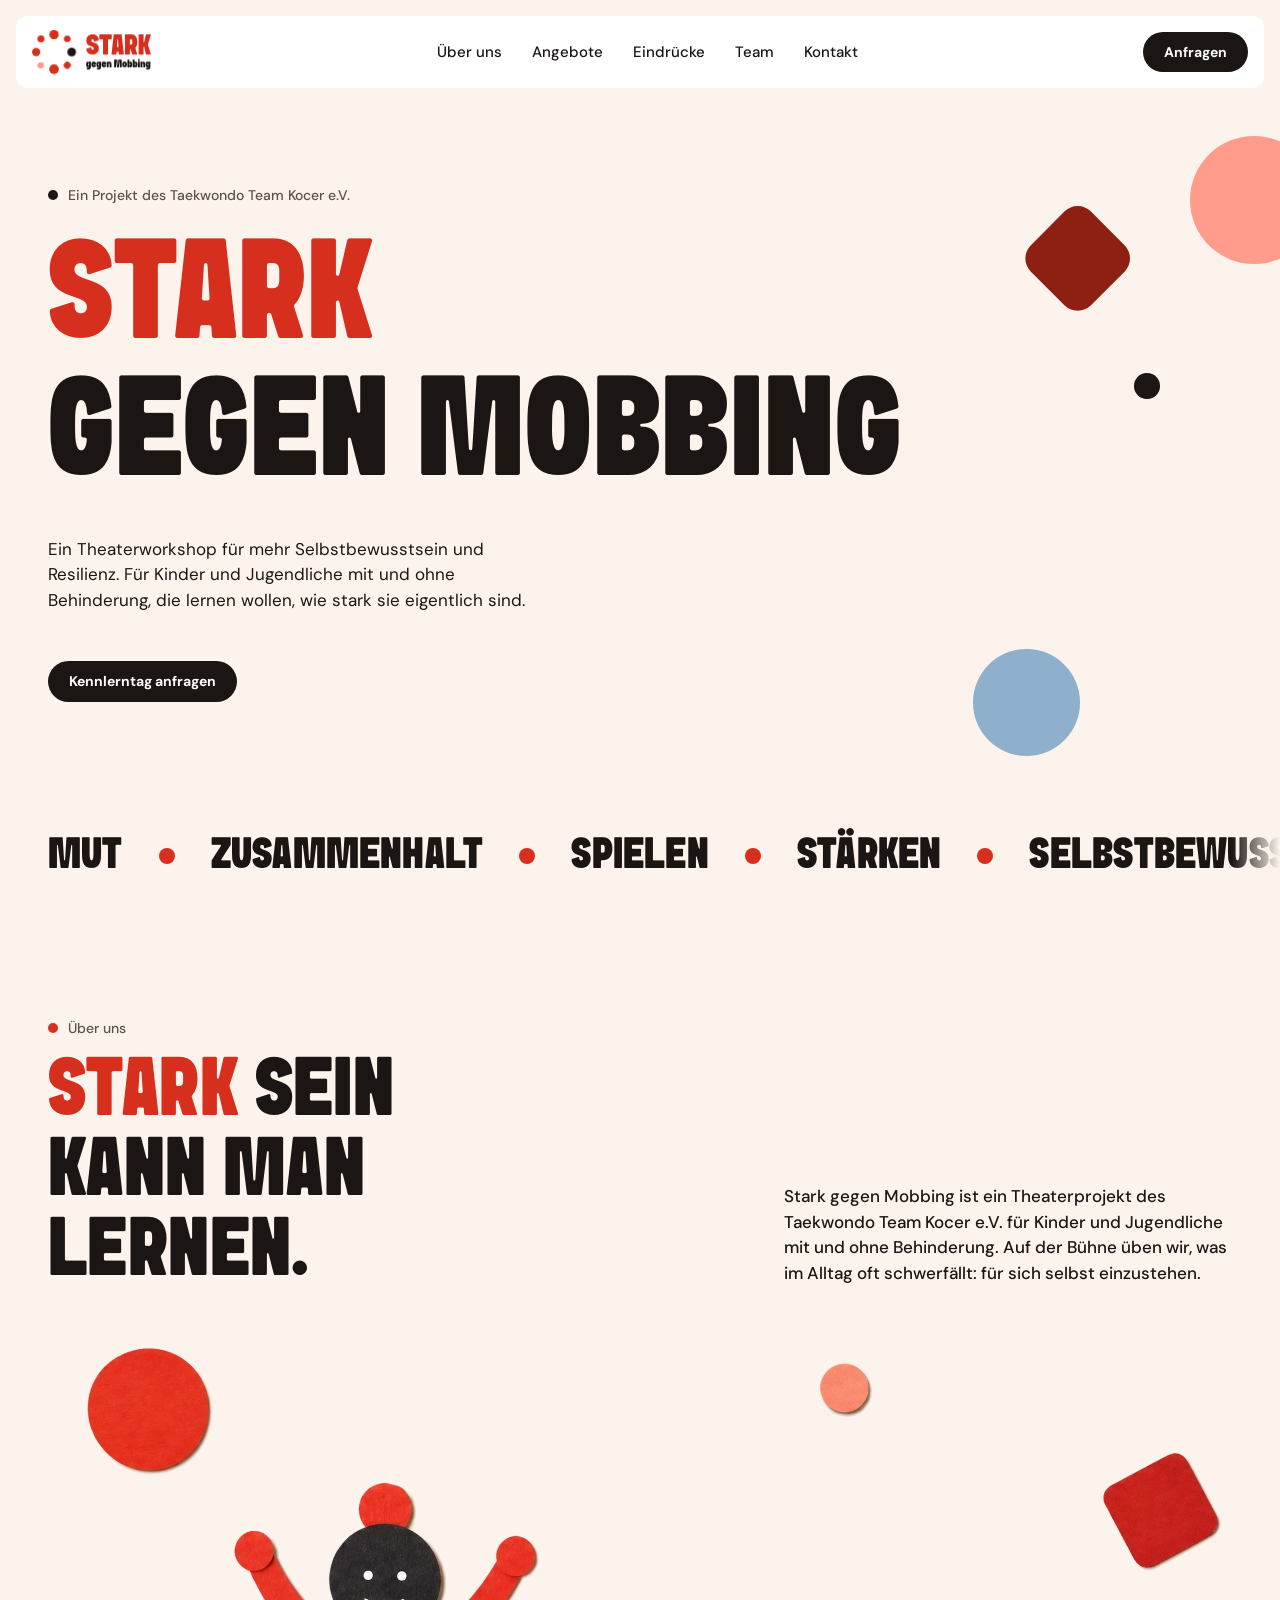
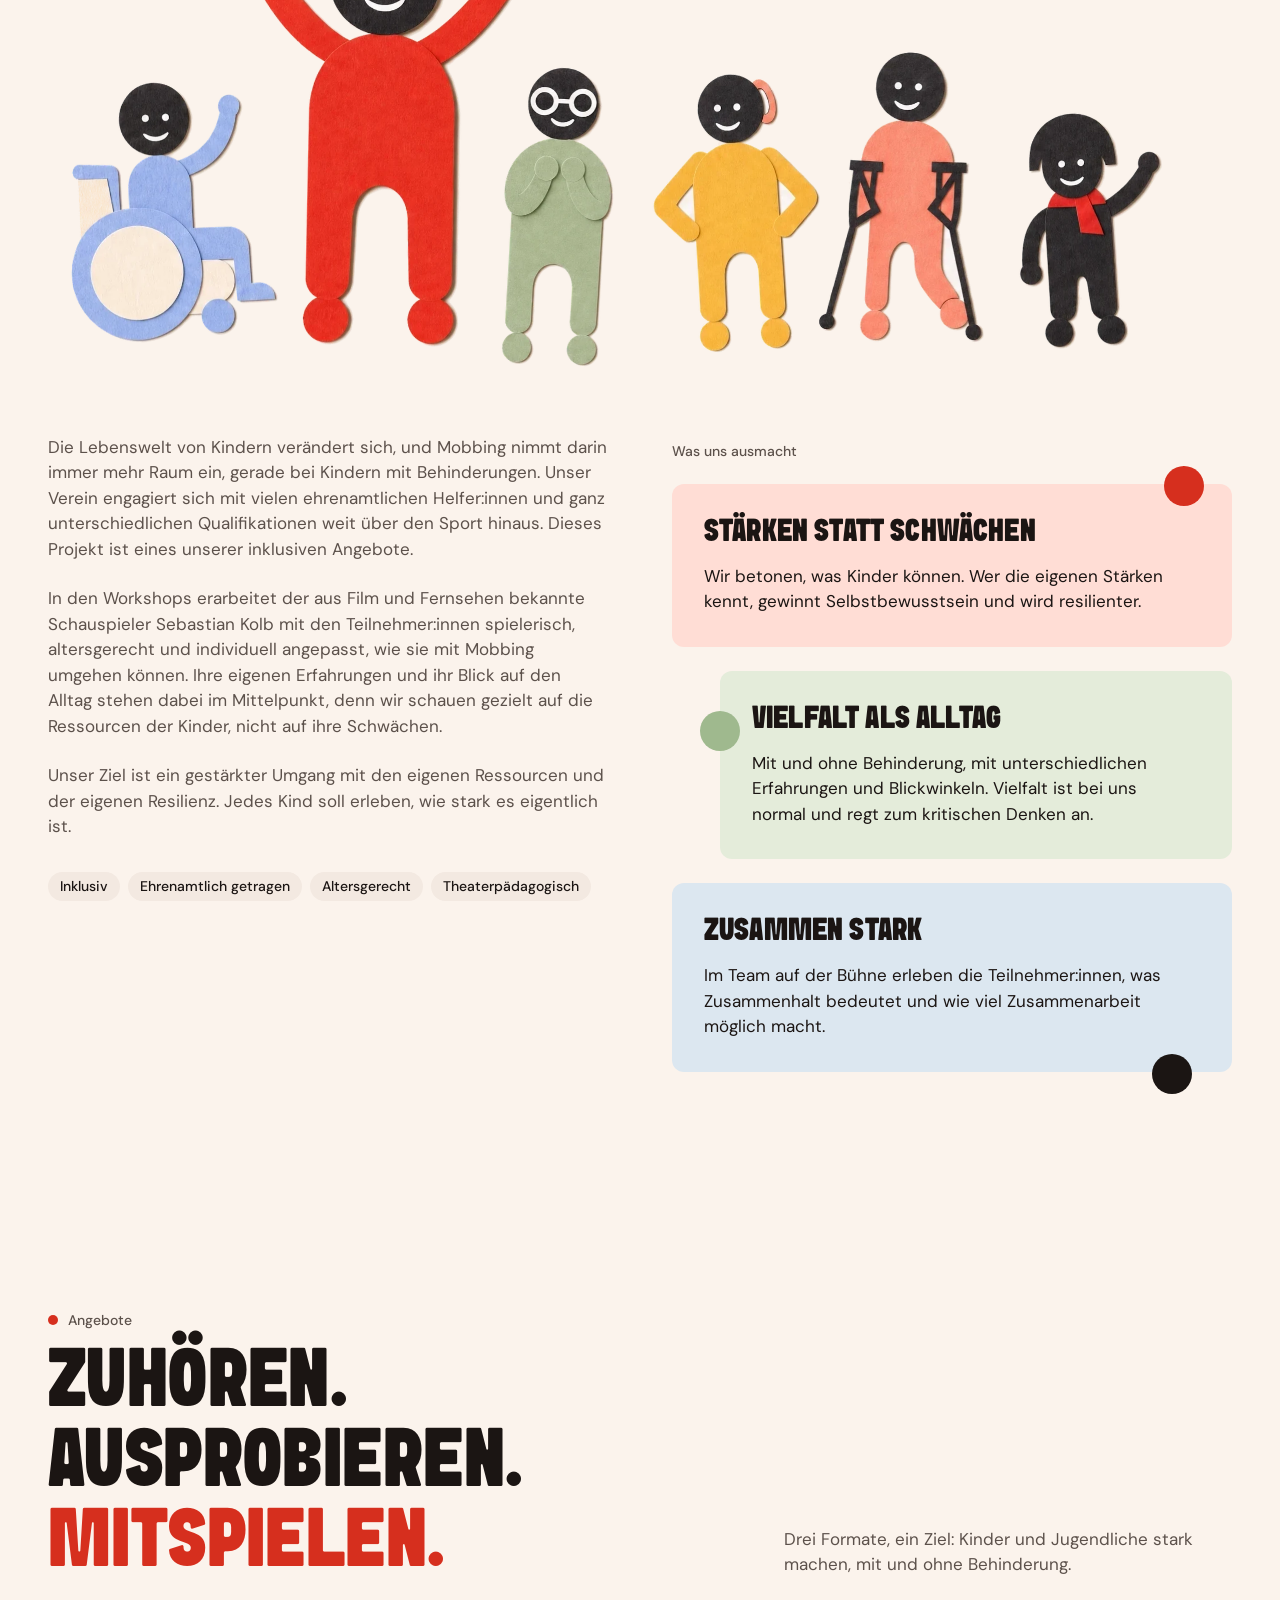
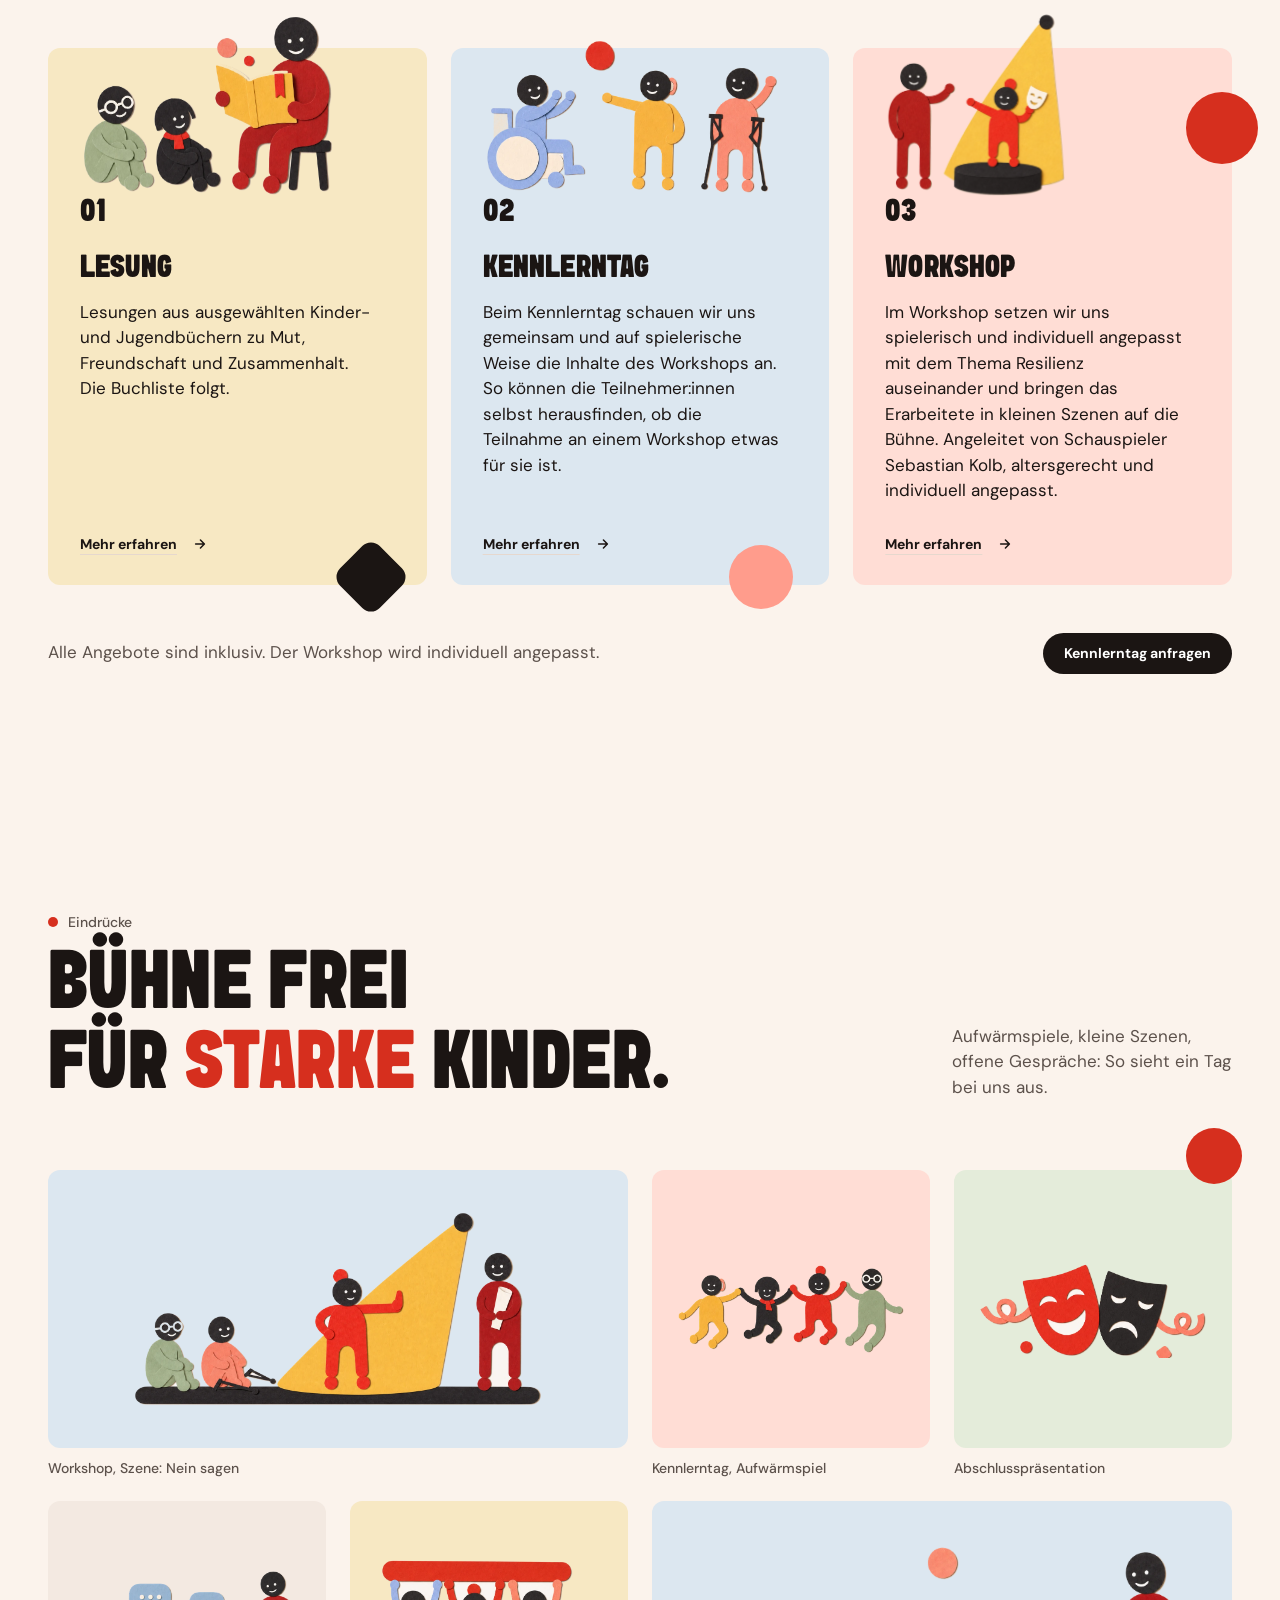
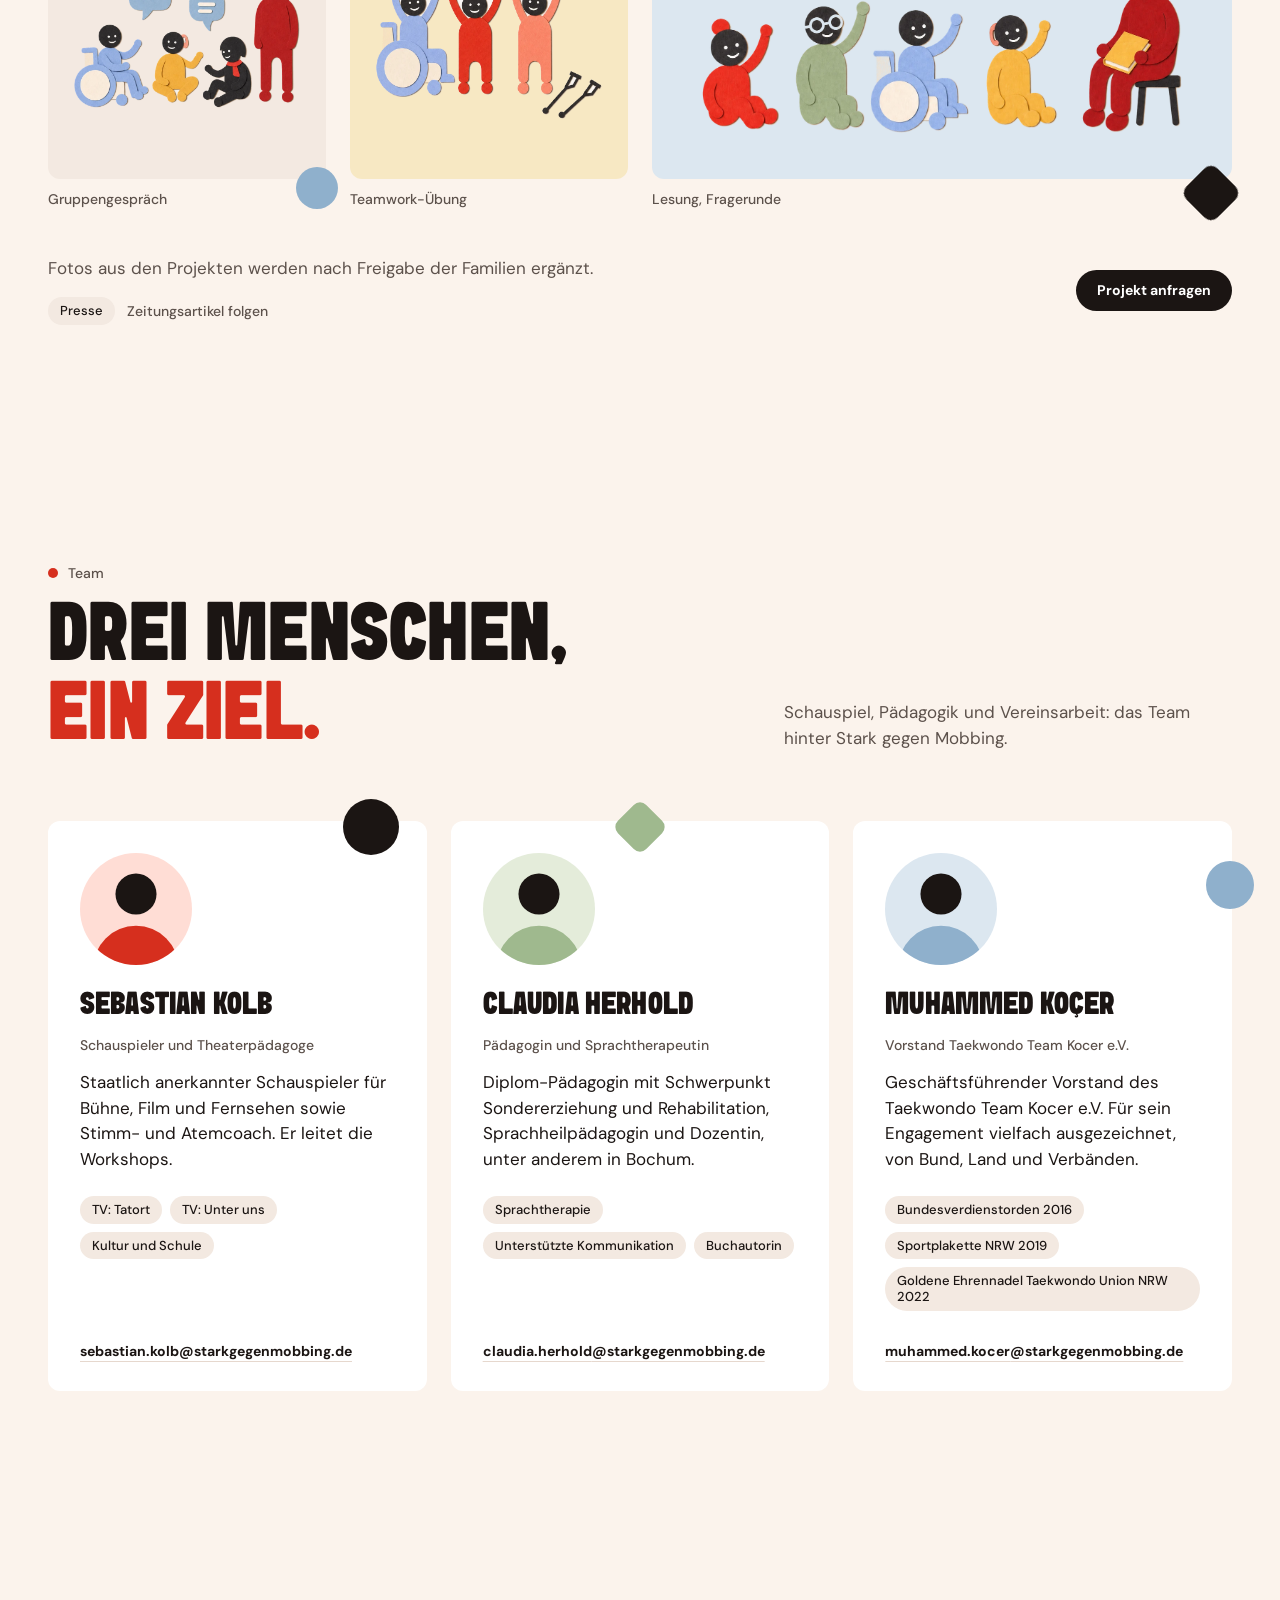
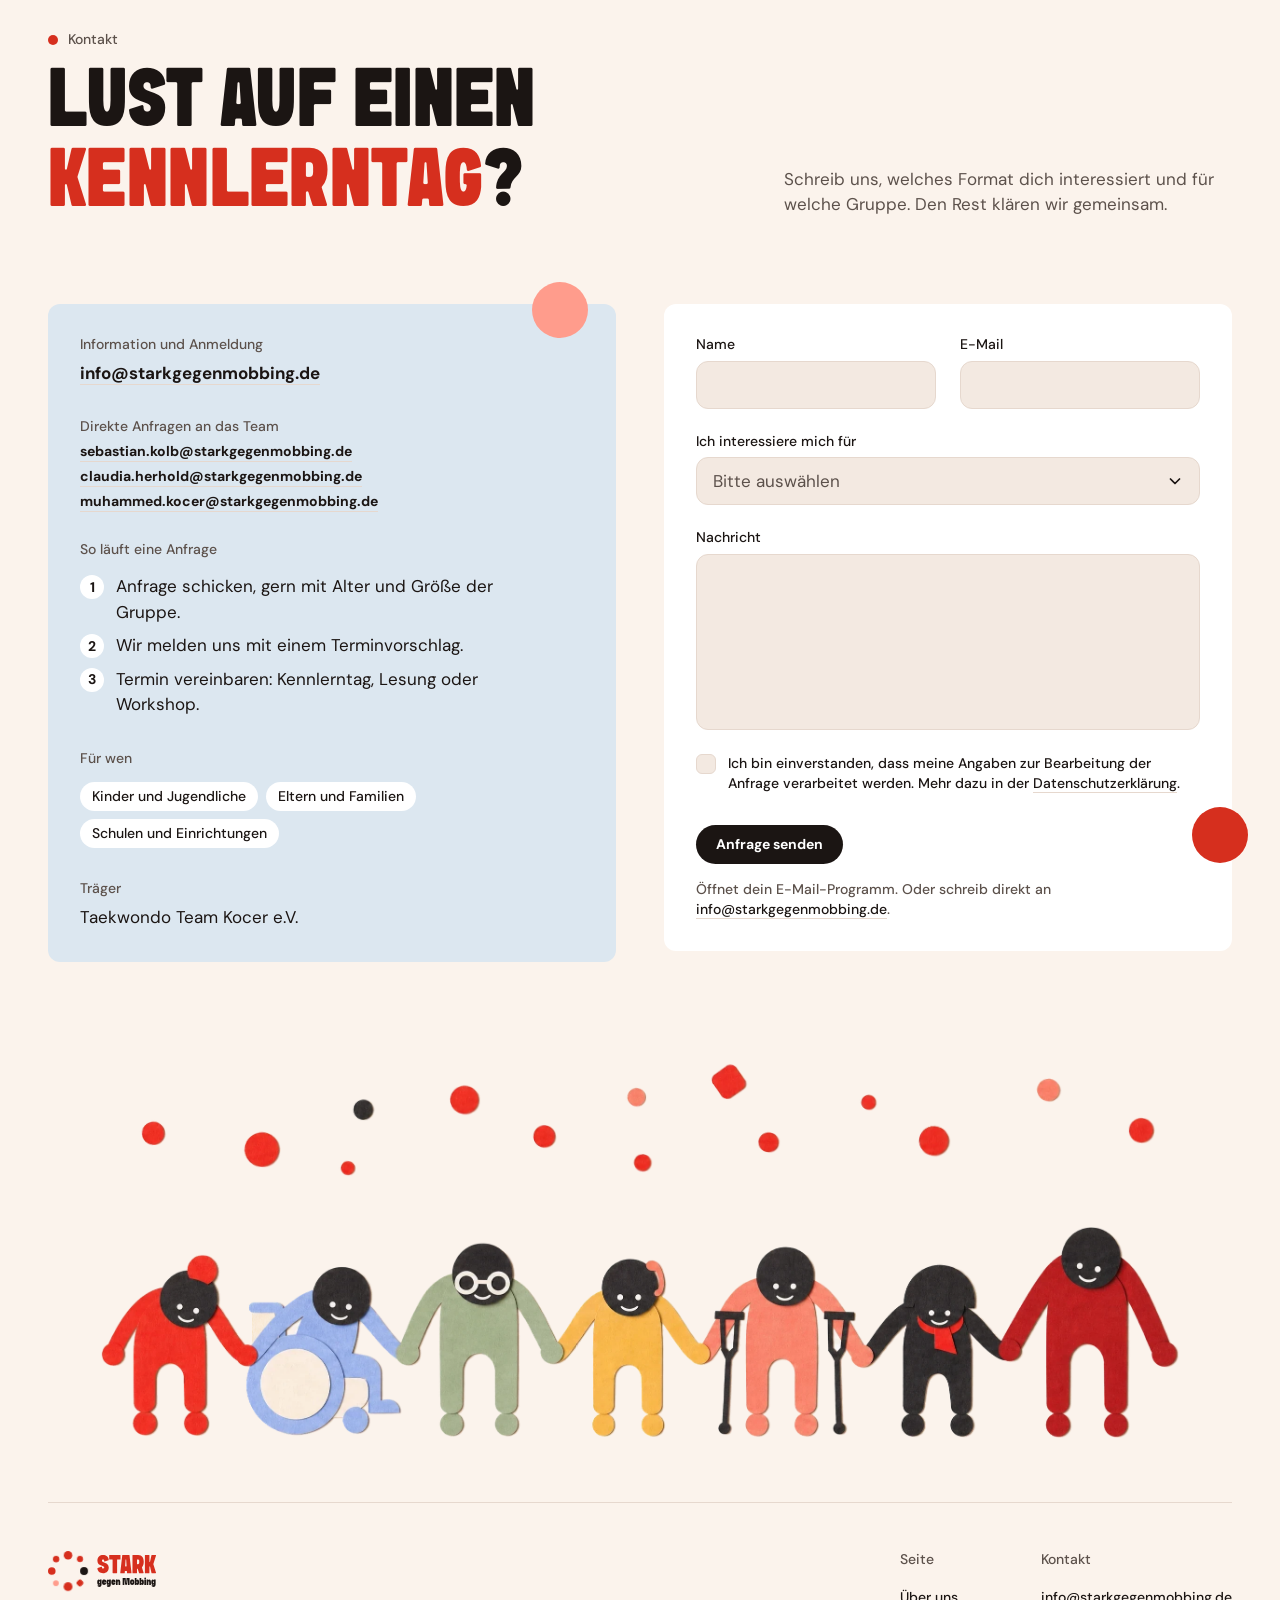
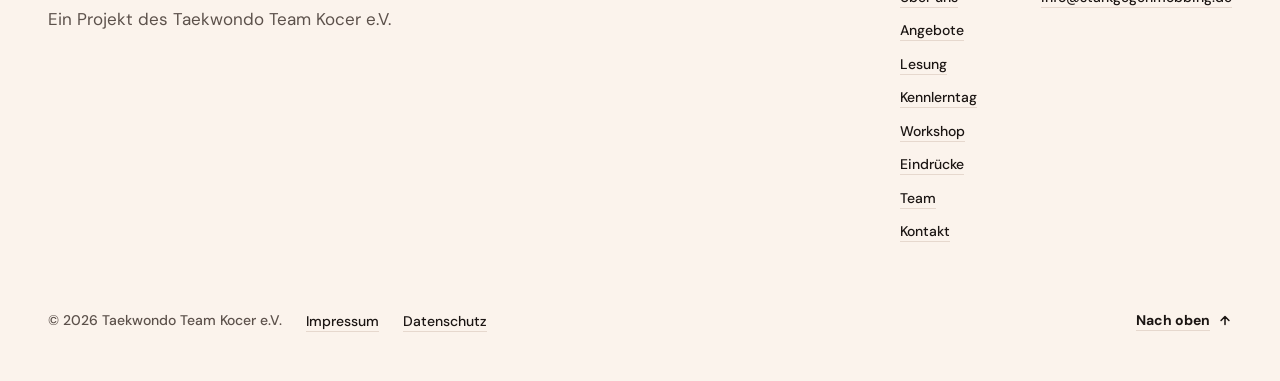
==== commit 2be5880c: "Neue Version: Unterseiten Kennlerntag, Lesung, Workshop und neue Bilder Co-Authored-By: Claude Opus " ====
--- a/index.html
+++ b/index.html
@@ -210,7 +210,7 @@
               <span class="display display--sm offer-num" aria-hidden="true">01</span>
               <h3 class="display display--sm">Lesung</h3>
               <p>Lesungen aus ausgewählten Kinder- und Jugendbüchern zu Mut, Freundschaft und Zusammenhalt. Die Buchliste folgt.</p>
-              <a class="text-link offer-link" href="#kontakt">Anfragen<span class="visually-hidden">: Lesung</span> <svg class="text-link-icon" width="14" height="14" viewBox="0 0 16 16" aria-hidden="true" focusable="false"><path d="M3 8h9M8.5 3.5 13 8l-4.5 4.5" fill="none" stroke="currentColor" stroke-width="1.75" stroke-linecap="round" stroke-linejoin="round"/></svg></a>
+              <a class="text-link offer-link" href="lesung.html">Mehr erfahren<span class="visually-hidden">: Lesung</span> <svg class="text-link-icon" width="14" height="14" viewBox="0 0 16 16" aria-hidden="true" focusable="false"><path d="M3 8h9M8.5 3.5 13 8l-4.5 4.5" fill="none" stroke="currentColor" stroke-width="1.75" stroke-linecap="round" stroke-linejoin="round"/></svg></a>
             </div>
           </li>
           <li class="reveal" style="--i:2">
@@ -220,7 +220,7 @@
               <span class="display display--sm offer-num" aria-hidden="true">02</span>
               <h3 class="display display--sm">Kennlerntag</h3>
               <p>Beim Kennlerntag schauen wir uns gemeinsam und auf spielerische Weise die Inhalte des Workshops an. So können die Teilnehmer:innen selbst herausfinden, ob die Teilnahme an einem Workshop etwas für sie ist.</p>
-              <a class="text-link offer-link" href="#kontakt">Anfragen<span class="visually-hidden">: Kennlerntag</span> <svg class="text-link-icon" width="14" height="14" viewBox="0 0 16 16" aria-hidden="true" focusable="false"><path d="M3 8h9M8.5 3.5 13 8l-4.5 4.5" fill="none" stroke="currentColor" stroke-width="1.75" stroke-linecap="round" stroke-linejoin="round"/></svg></a>
+              <a class="text-link offer-link" href="kennlerntag.html">Mehr erfahren<span class="visually-hidden">: Kennlerntag</span> <svg class="text-link-icon" width="14" height="14" viewBox="0 0 16 16" aria-hidden="true" focusable="false"><path d="M3 8h9M8.5 3.5 13 8l-4.5 4.5" fill="none" stroke="currentColor" stroke-width="1.75" stroke-linecap="round" stroke-linejoin="round"/></svg></a>
             </div>
           </li>
           <li class="reveal" style="--i:3">
@@ -230,7 +230,7 @@
               <span class="display display--sm offer-num" aria-hidden="true">03</span>
               <h3 class="display display--sm">Workshop</h3>
               <p>Im Workshop setzen wir uns spielerisch und individuell angepasst mit dem Thema Resilienz auseinander und bringen das Erarbeitete in kleinen Szenen auf die Bühne. Angeleitet von Schauspieler Sebastian Kolb, altersgerecht und individuell angepasst.</p>
-              <a class="text-link offer-link" href="#kontakt">Anfragen<span class="visually-hidden">: Workshop</span> <svg class="text-link-icon" width="14" height="14" viewBox="0 0 16 16" aria-hidden="true" focusable="false"><path d="M3 8h9M8.5 3.5 13 8l-4.5 4.5" fill="none" stroke="currentColor" stroke-width="1.75" stroke-linecap="round" stroke-linejoin="round"/></svg></a>
+              <a class="text-link offer-link" href="workshop.html">Mehr erfahren<span class="visually-hidden">: Workshop</span> <svg class="text-link-icon" width="14" height="14" viewBox="0 0 16 16" aria-hidden="true" focusable="false"><path d="M3 8h9M8.5 3.5 13 8l-4.5 4.5" fill="none" stroke="currentColor" stroke-width="1.75" stroke-linecap="round" stroke-linejoin="round"/></svg></a>
             </div>
           </li>
         </ul>
@@ -578,6 +578,9 @@
             <ul class="footer-links">
               <li><a class="text-link text-link--quiet" href="#ueber-uns">Über uns</a></li>
               <li><a class="text-link text-link--quiet" href="#angebote">Angebote</a></li>
+              <li><a class="text-link text-link--quiet" href="lesung.html">Lesung</a></li>
+              <li><a class="text-link text-link--quiet" href="kennlerntag.html">Kennlerntag</a></li>
+              <li><a class="text-link text-link--quiet" href="workshop.html">Workshop</a></li>
               <li><a class="text-link text-link--quiet" href="#eindruecke">Eindrücke</a></li>
               <li><a class="text-link text-link--quiet" href="#team">Team</a></li>
               <li><a class="text-link text-link--quiet" href="#kontakt">Kontakt</a></li>
--- a/styles.css
+++ b/styles.css
@@ -1460,6 +1460,19 @@
 @media (min-width: 768px) { .card-grid { grid-template-columns: repeat(2, minmax(0, 1fr)); } }
 @media (min-width: 1024px) { .card-grid { grid-template-columns: repeat(3, minmax(0, 1fr)); } }
 
+/* Kartenraster mit Bild: Illustration steht auf der Karte und ragt über die obere Kante,
+   gleiche Mechanik wie die Angebotskarten der Startseite (.offer-art). Formen an die untere Kante. */
+.card-grid--art { padding-top: 56px; row-gap: 80px; }
+@media (min-width: 1024px) { .card-grid--art { row-gap: var(--space-3); } }
+.card-art {
+  display: block;
+  height: 152px; width: auto; max-width: 100%;
+  object-fit: contain; object-position: left bottom;
+  margin-top: calc(-1 * var(--card-pad) - 56px);
+  justify-self: start;
+}
+@media (min-width: 1024px) { .card-art { height: 168px; } }
+
 /* Text und Bild */
 .split { display: grid; gap: var(--space-6); align-items: center; margin-top: var(--space-6); }
 .split-text { display: grid; gap: var(--space-2); justify-items: start; max-width: 60ch; }
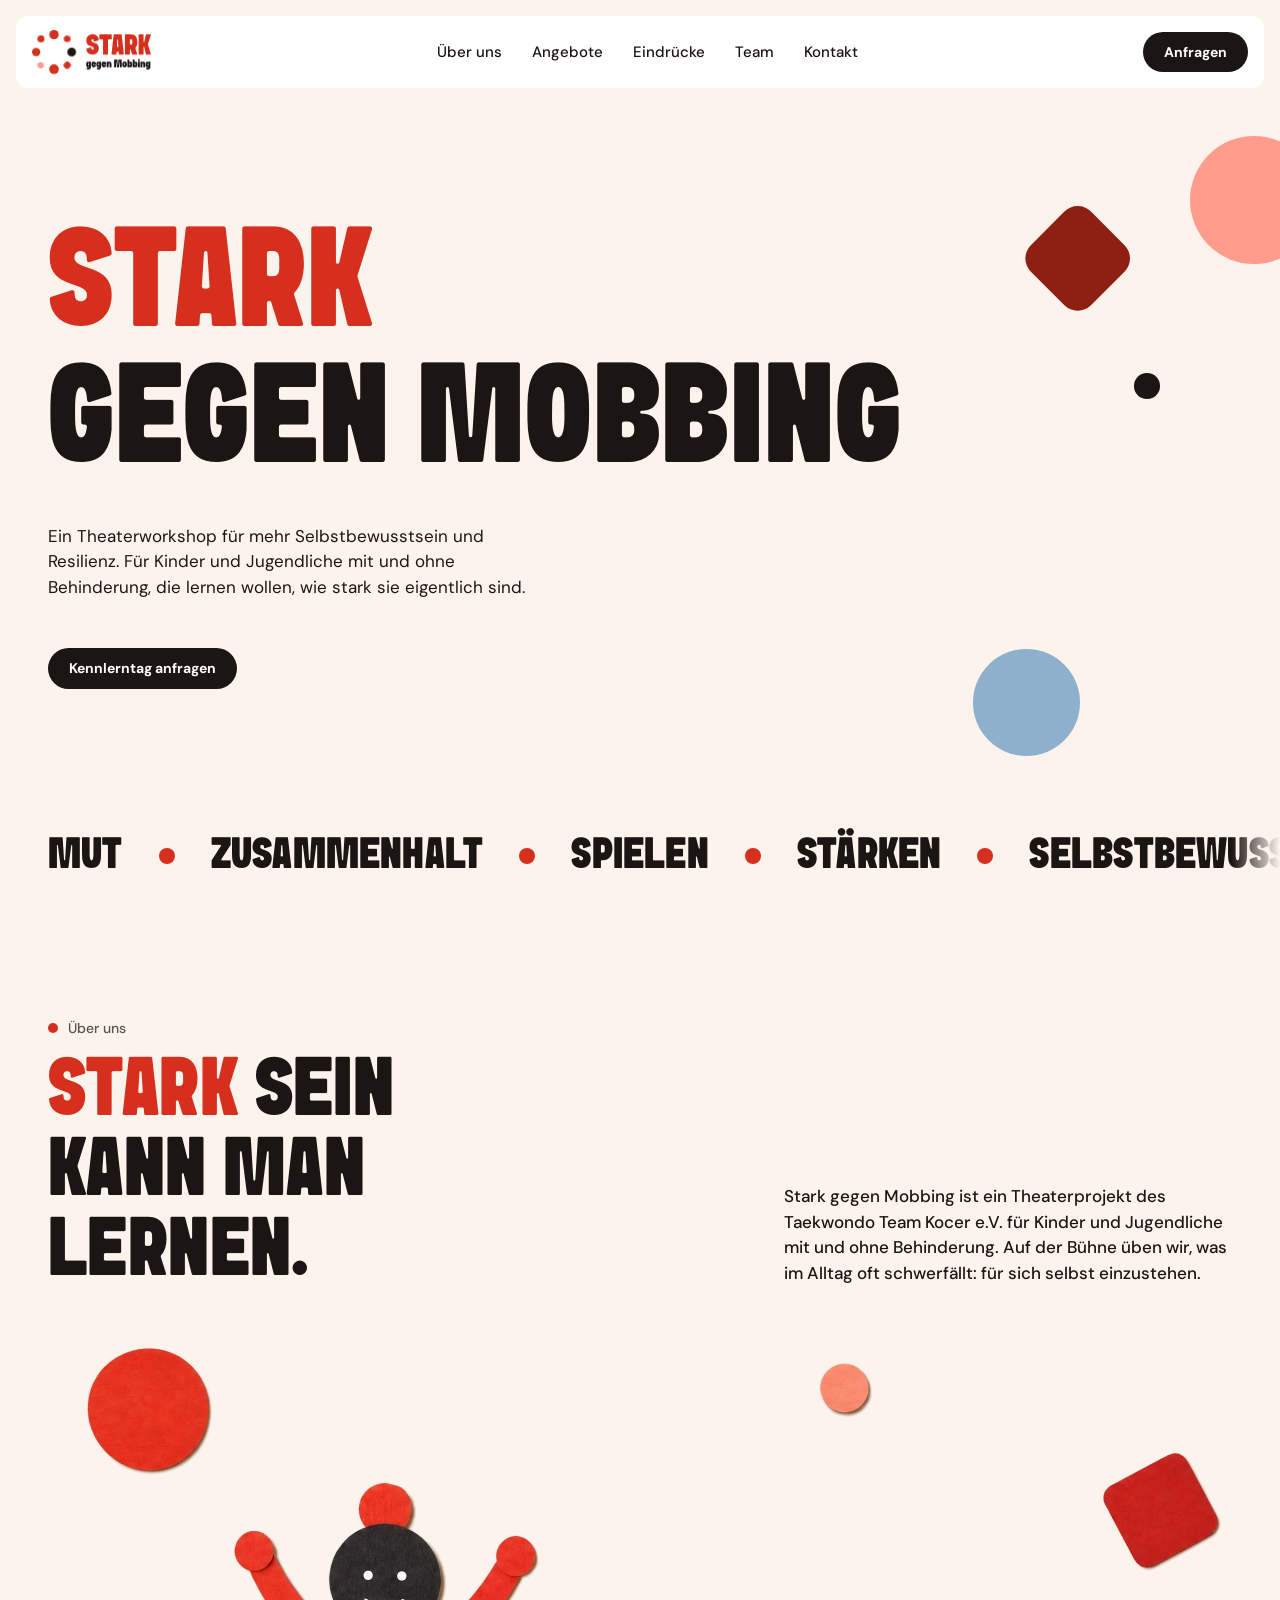
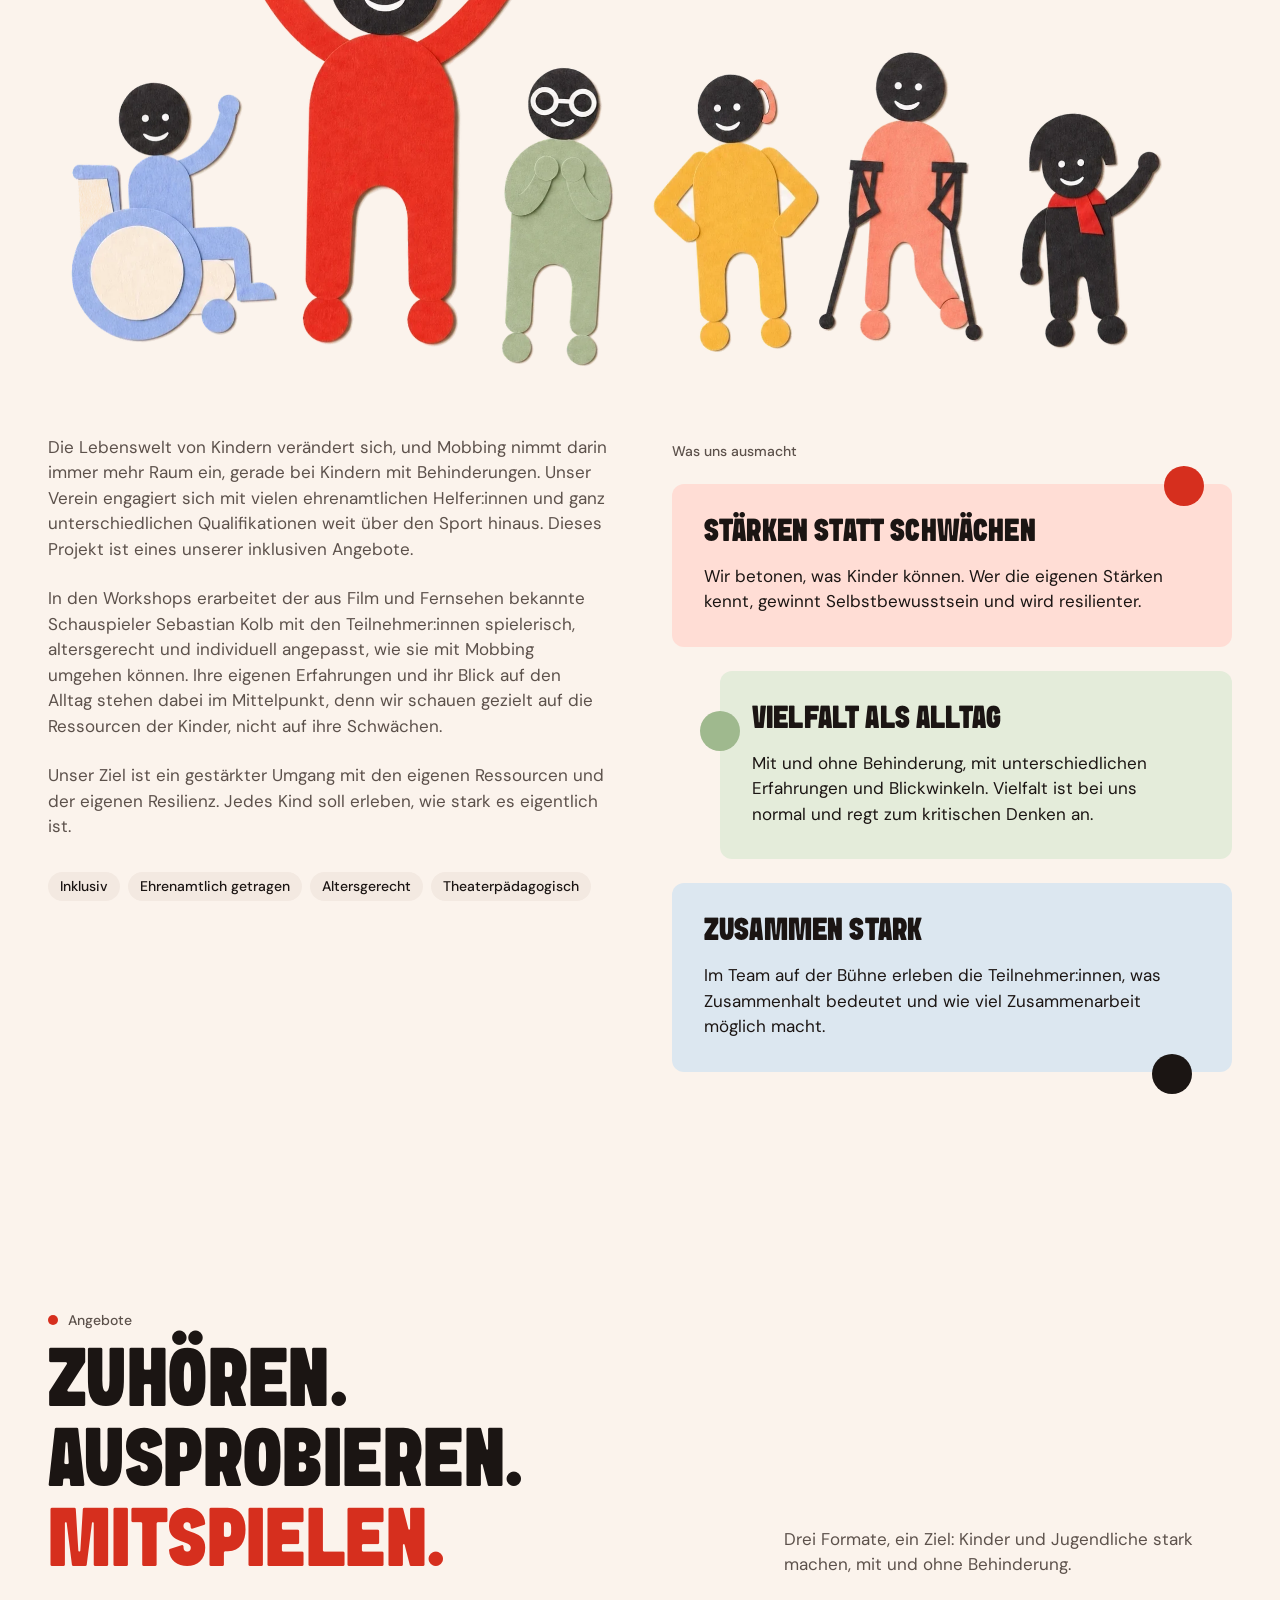
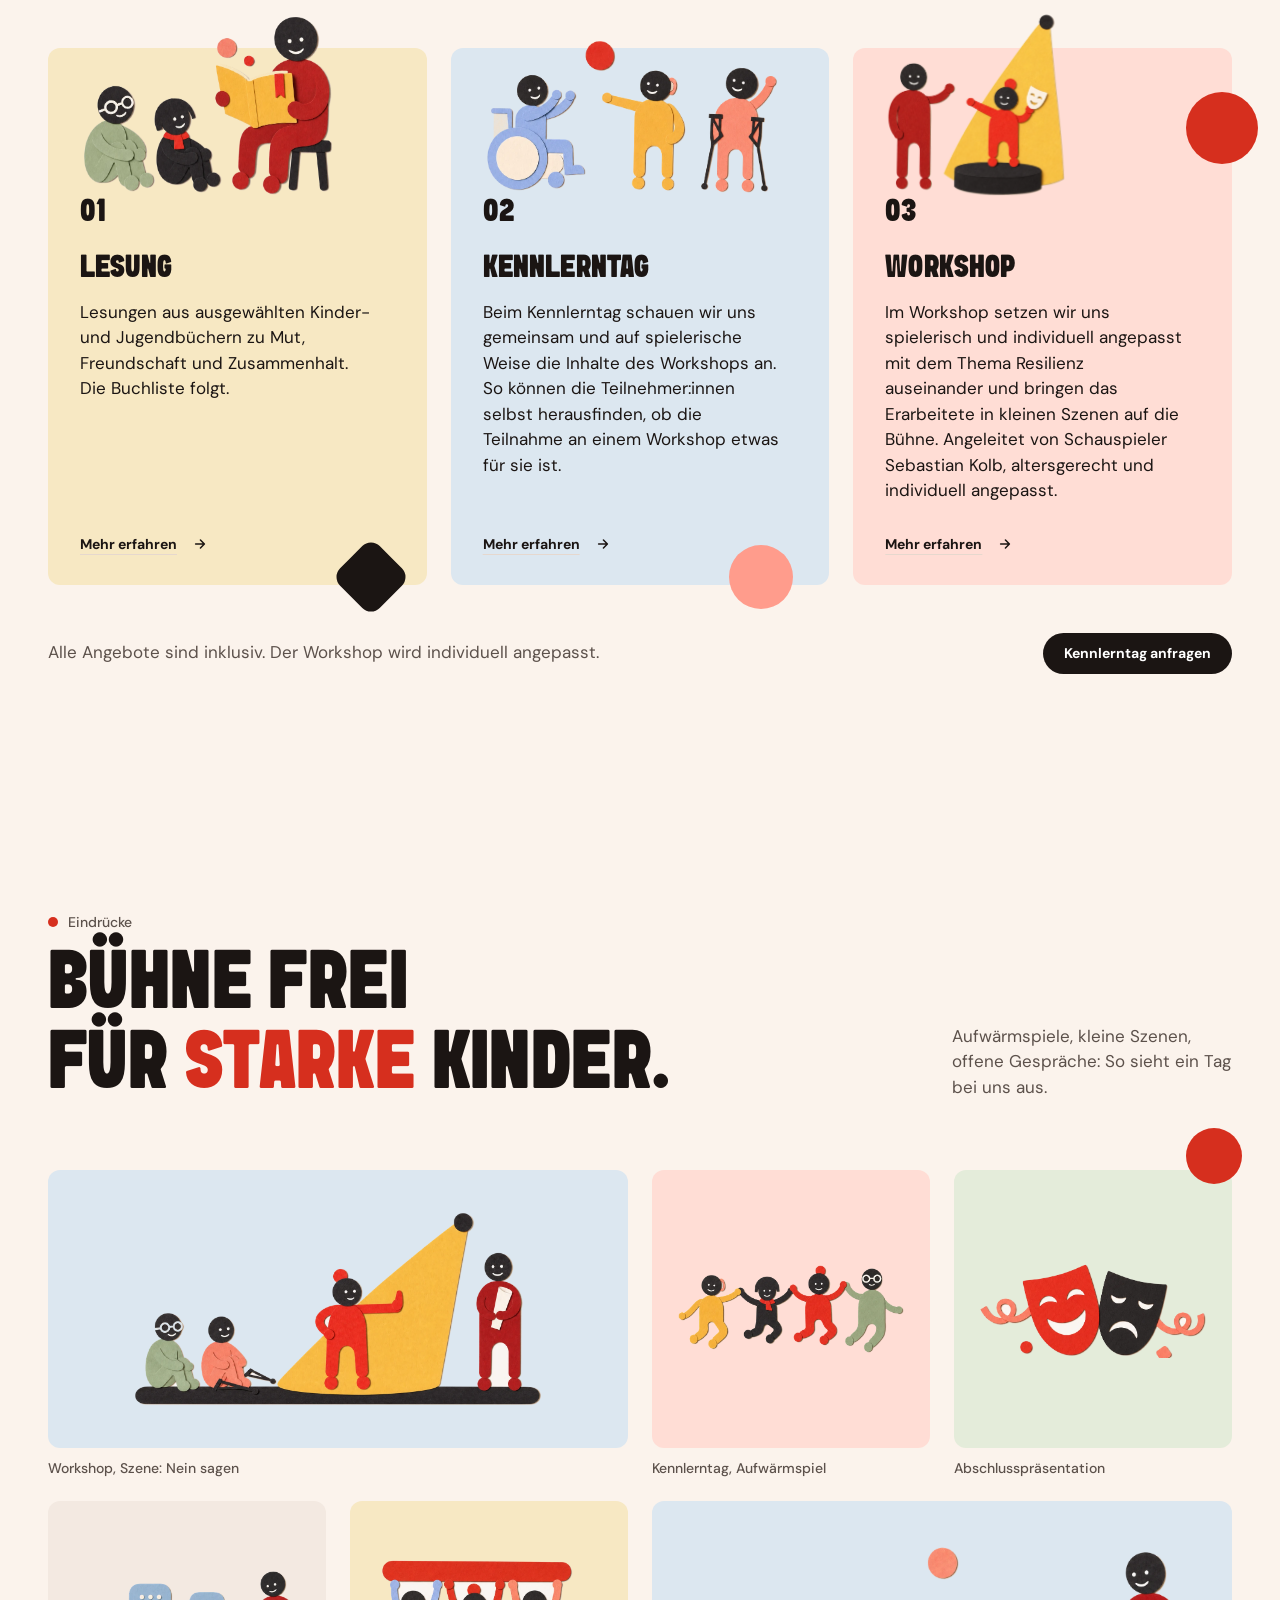
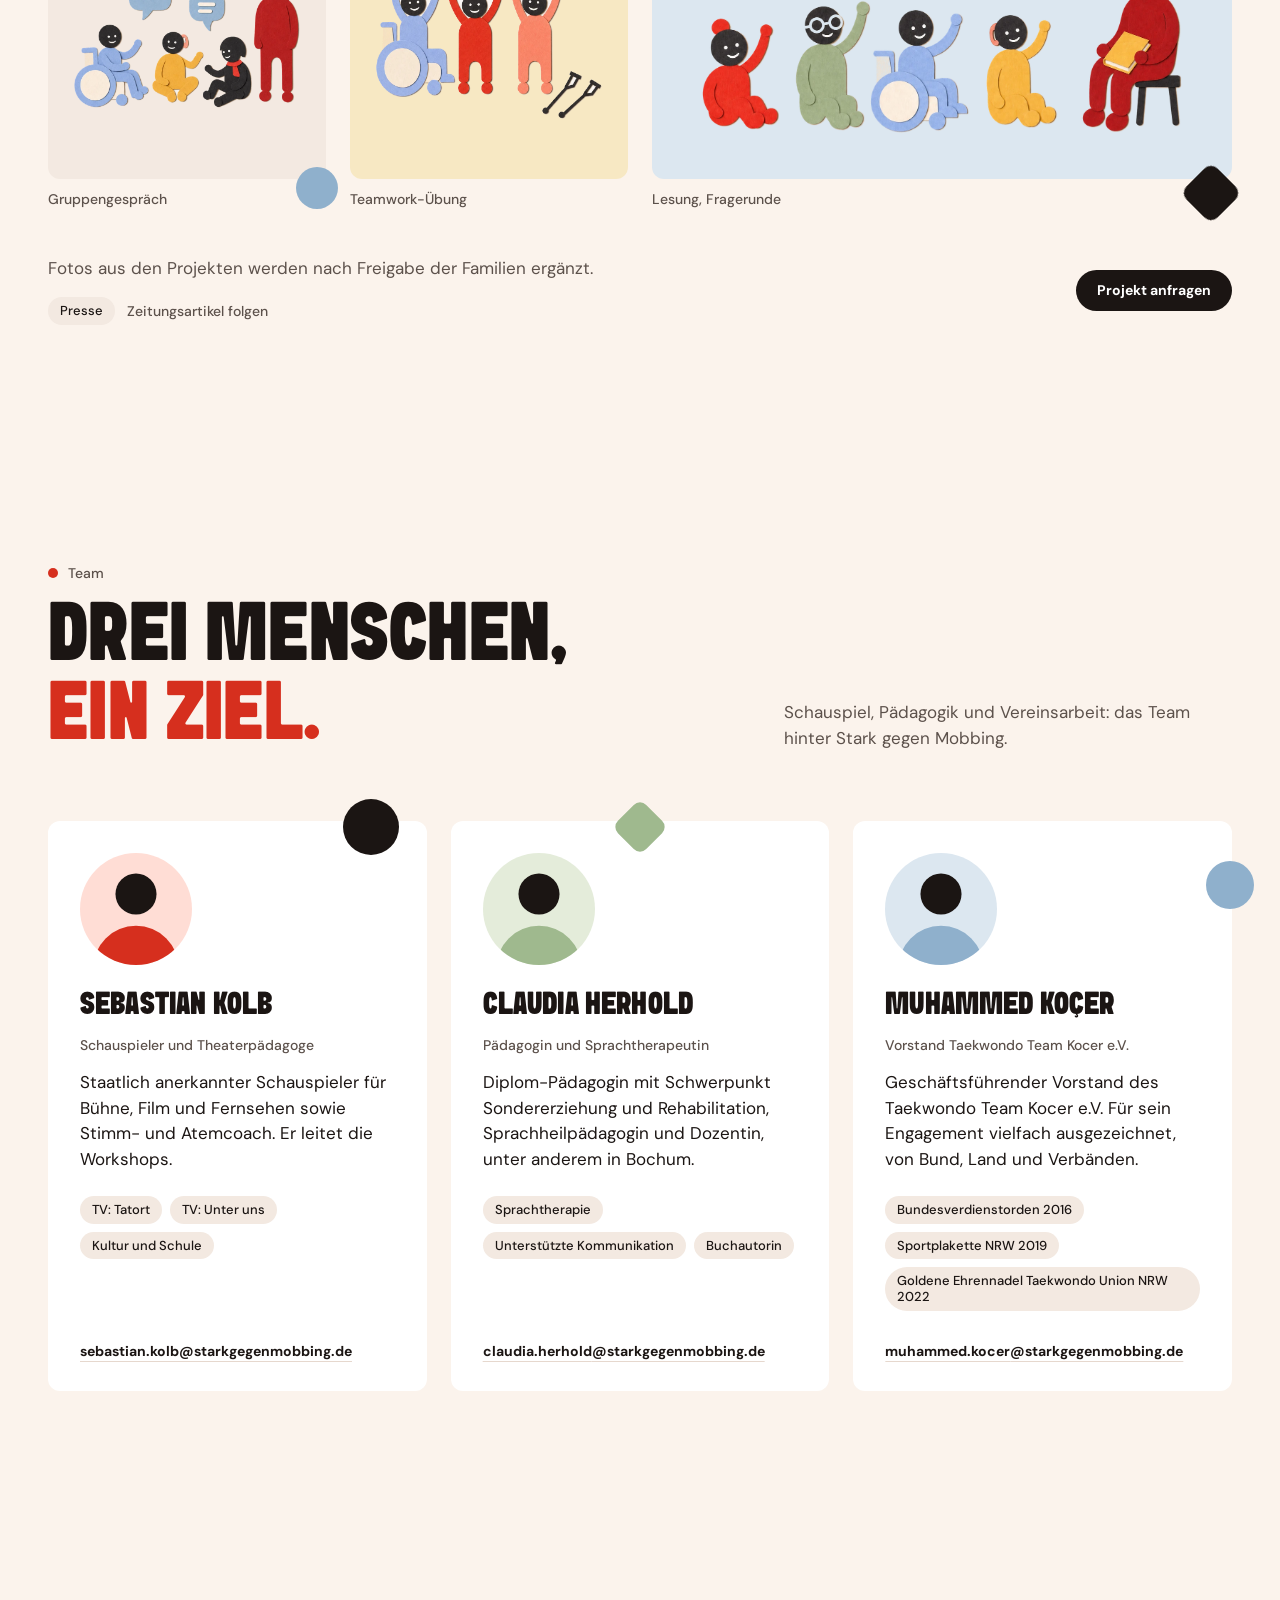
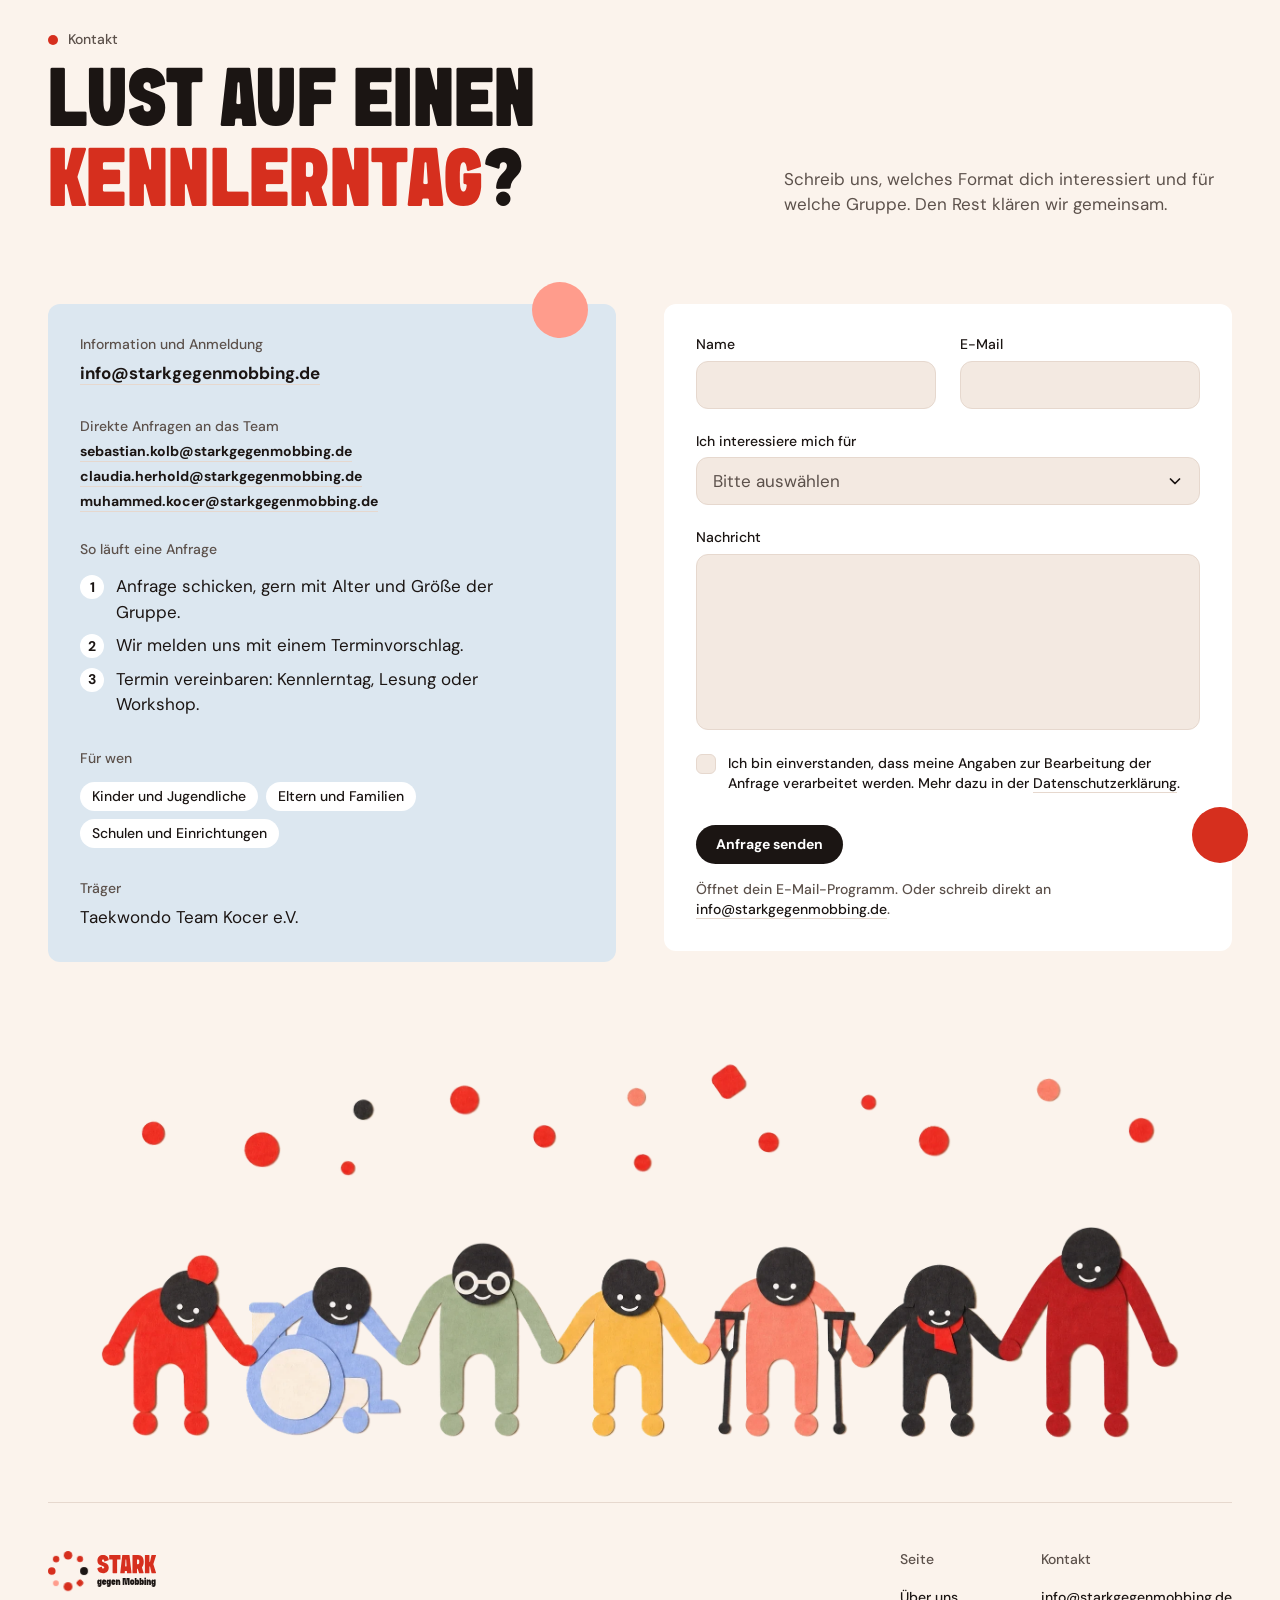
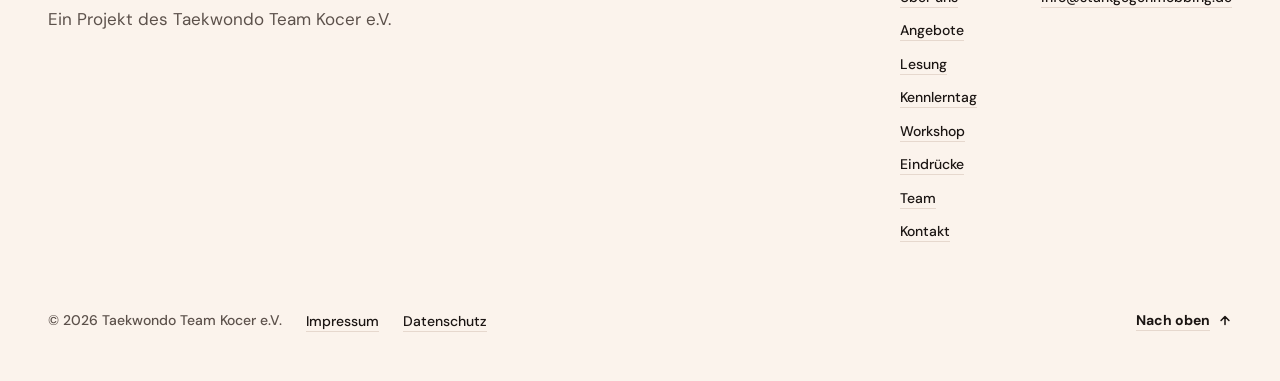
==== commit c6a3cf7f: "Startseite: Zeile „Ein Projekt des Taekwondo Team Kocer e.V.“ über dem Titel entfernt Co-Authored-By" ====
--- a/index.html
+++ b/index.html
@@ -60,11 +60,6 @@
 
     <section class="hero" id="start" aria-labelledby="hero-title">
       <div class="hero-inner">
-        <p class="eyebrow hero-eyebrow">
-          <span class="eyebrow-dot" aria-hidden="true"></span>
-          Ein Projekt des Taekwondo Team Kocer e.V.
-        </p>
-
         <h1 class="hero-title display" id="hero-title">
           <span class="hero-row" style="--row:0"><span class="hero-line hero-line--brand" style="--i:0">Stark</span></span>
           <span class="hero-row" style="--row:1"><span class="hero-line" style="--i:1">gegen</span> <span class="hero-line" style="--i:2">Mobbing</span></span>
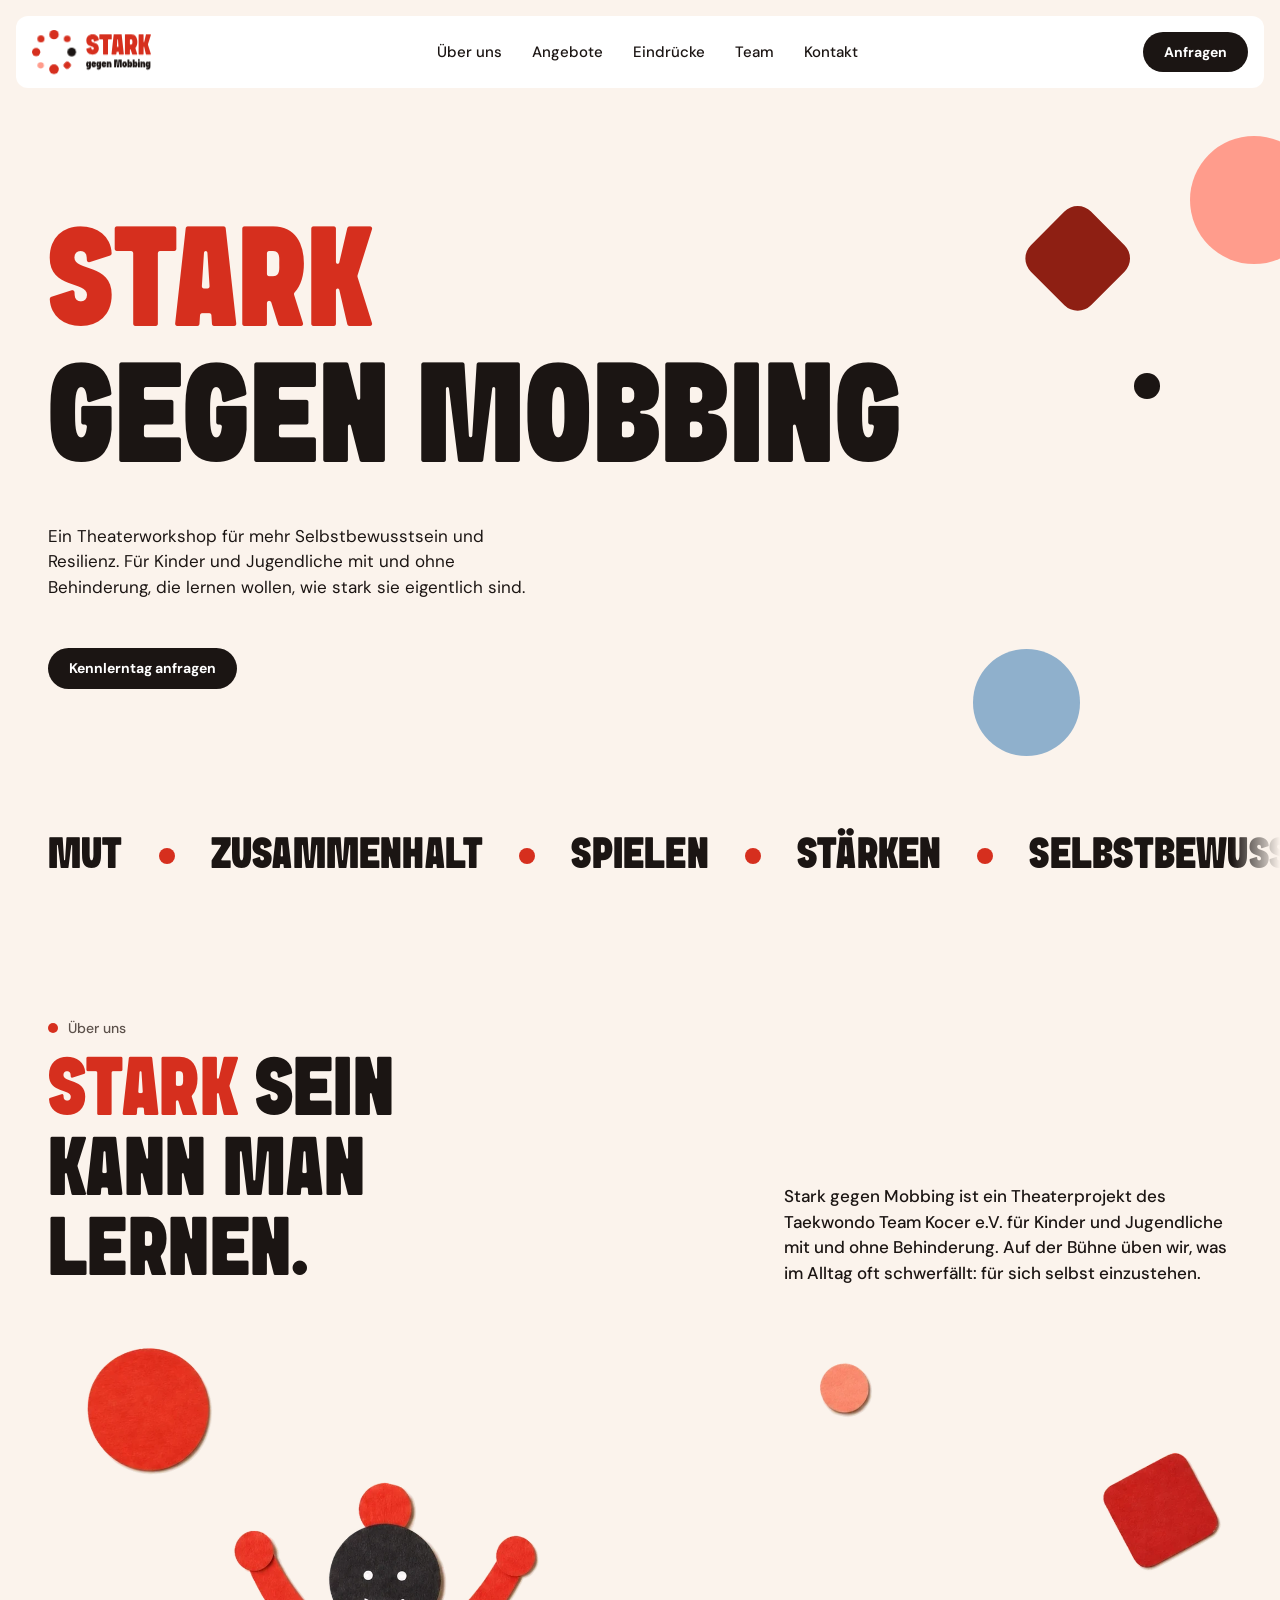
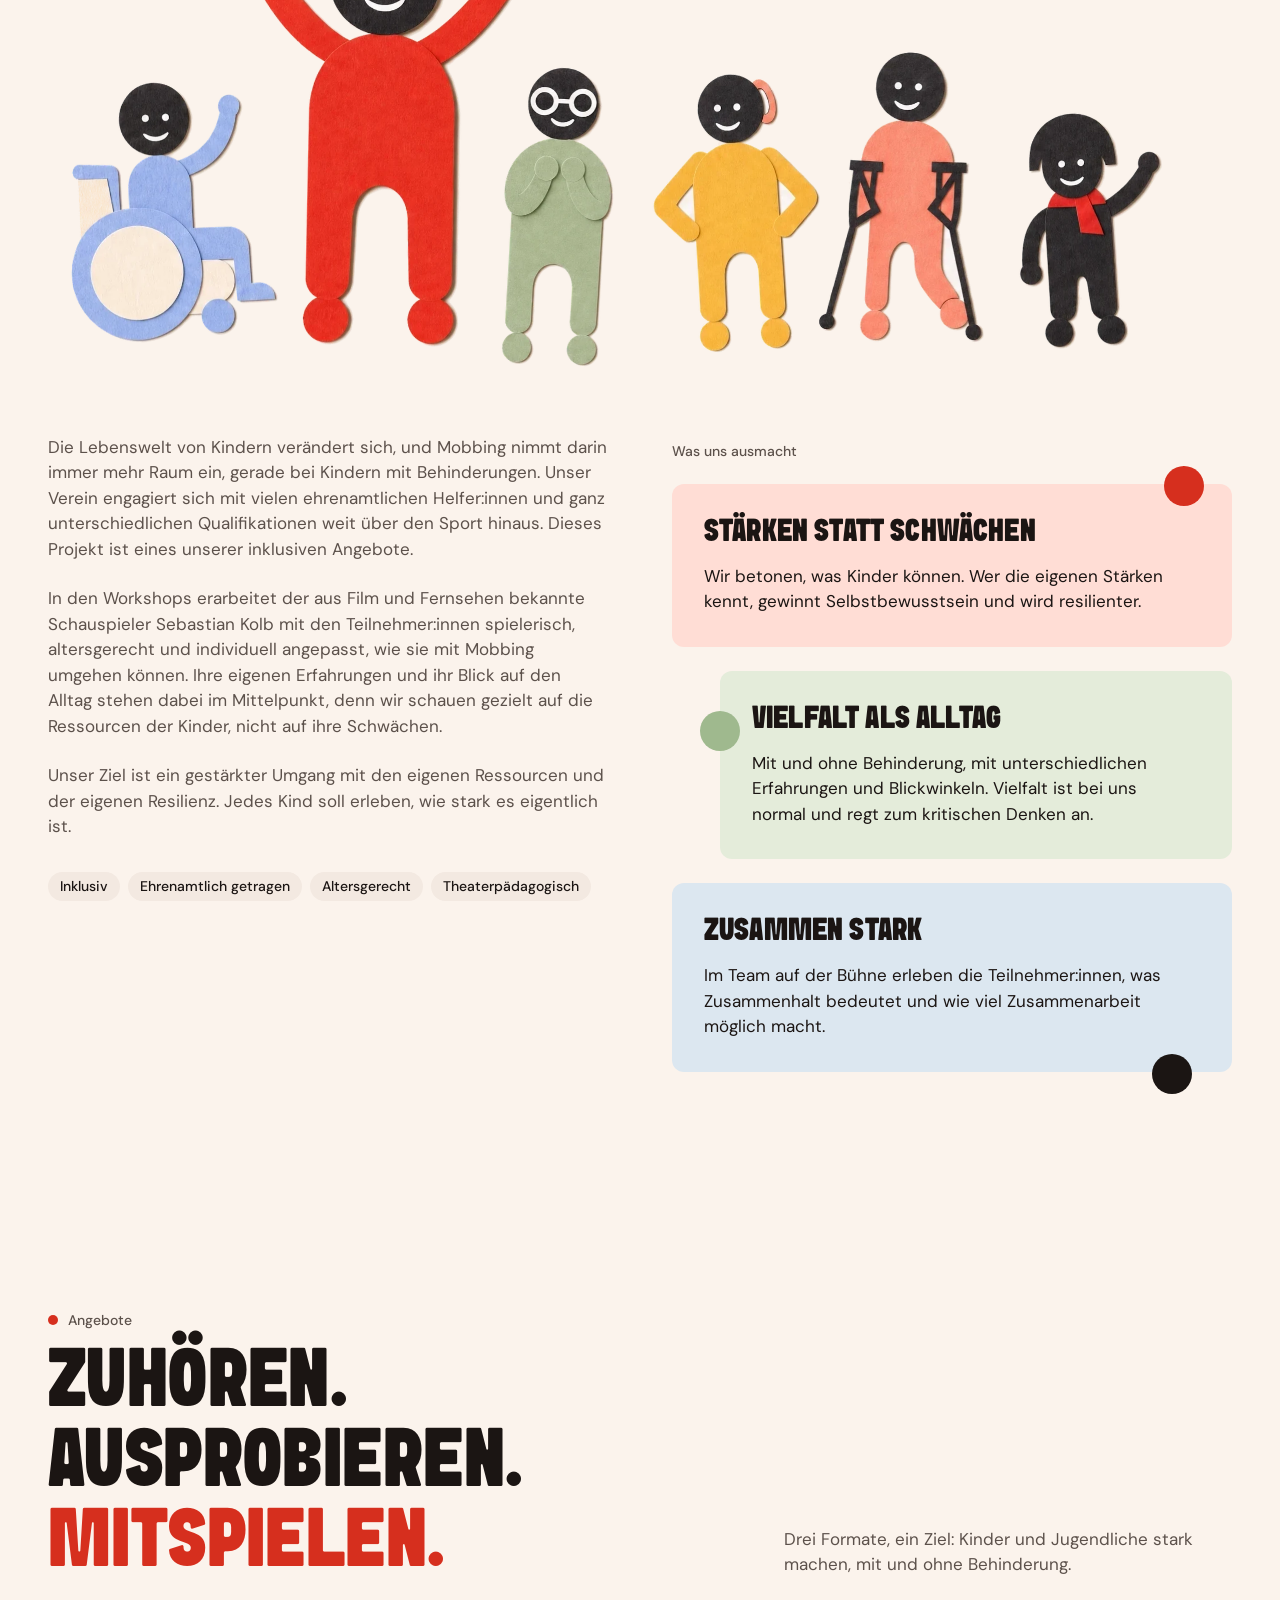
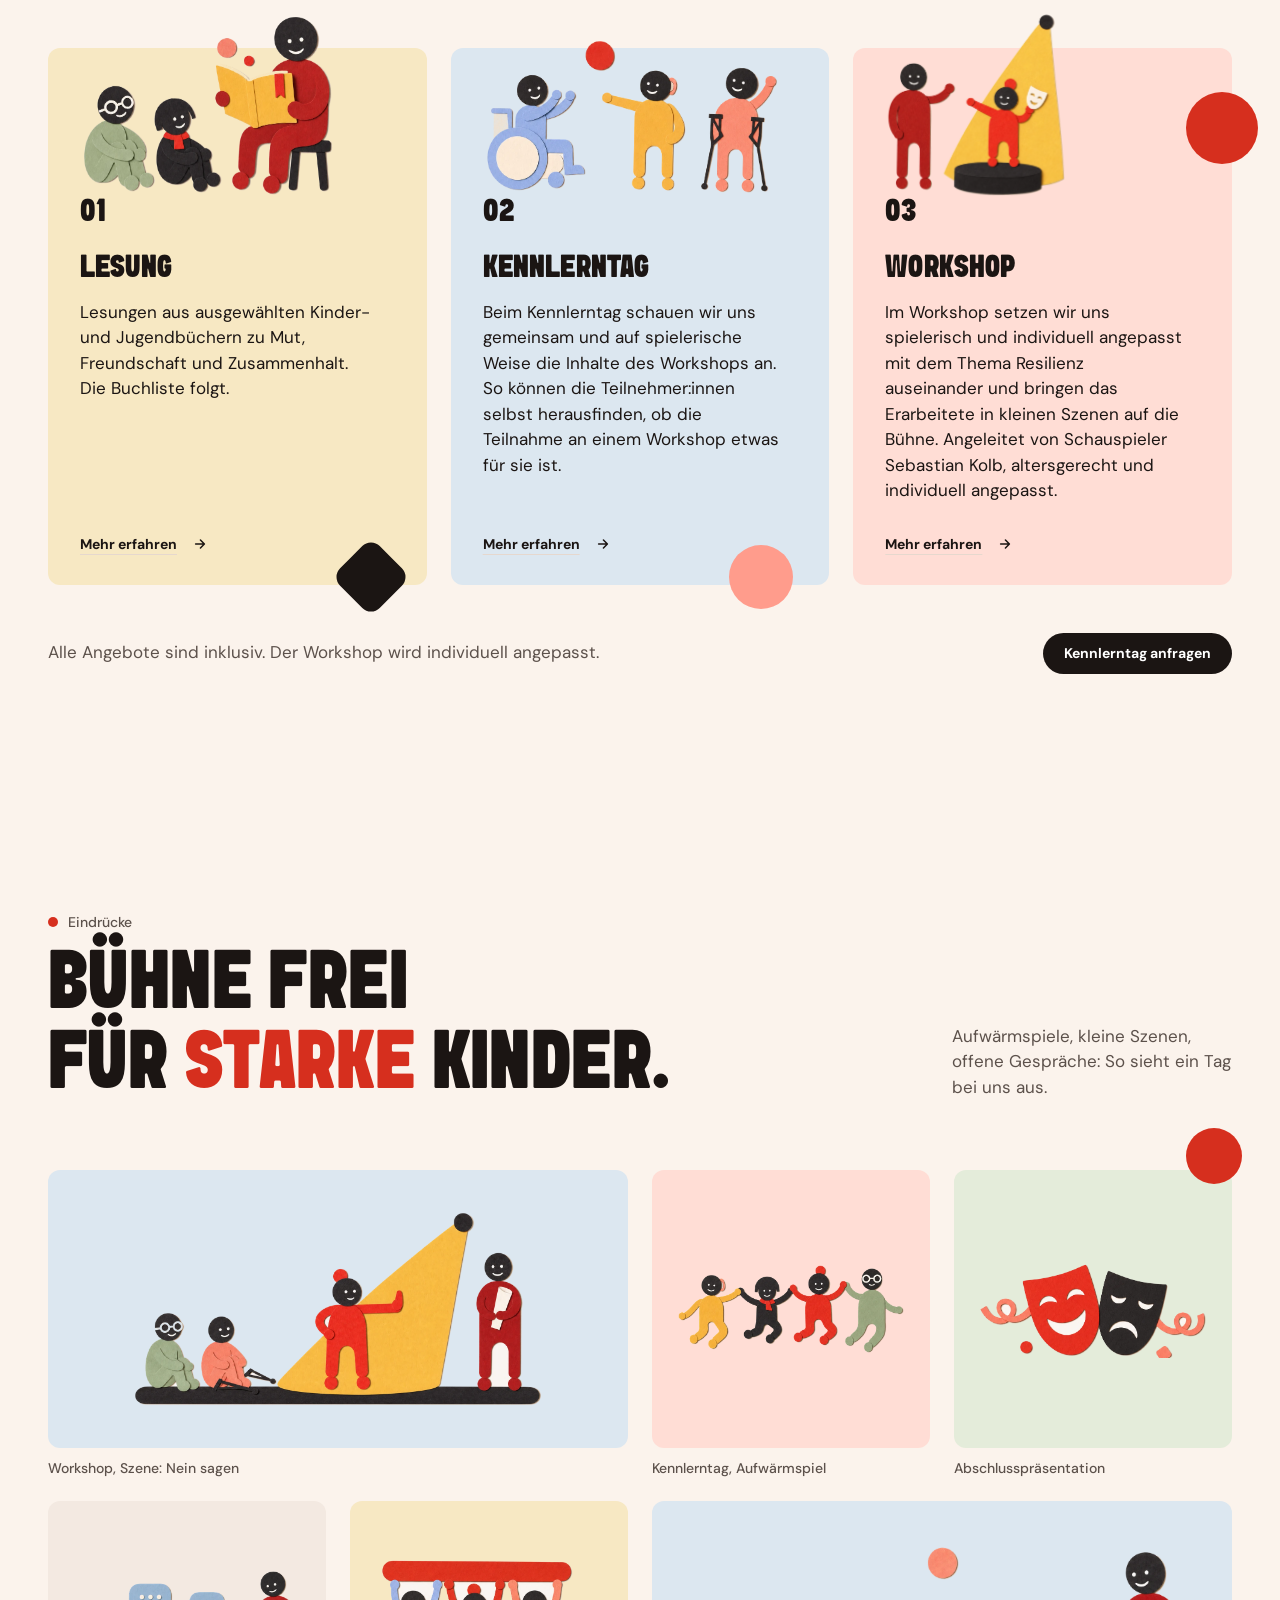
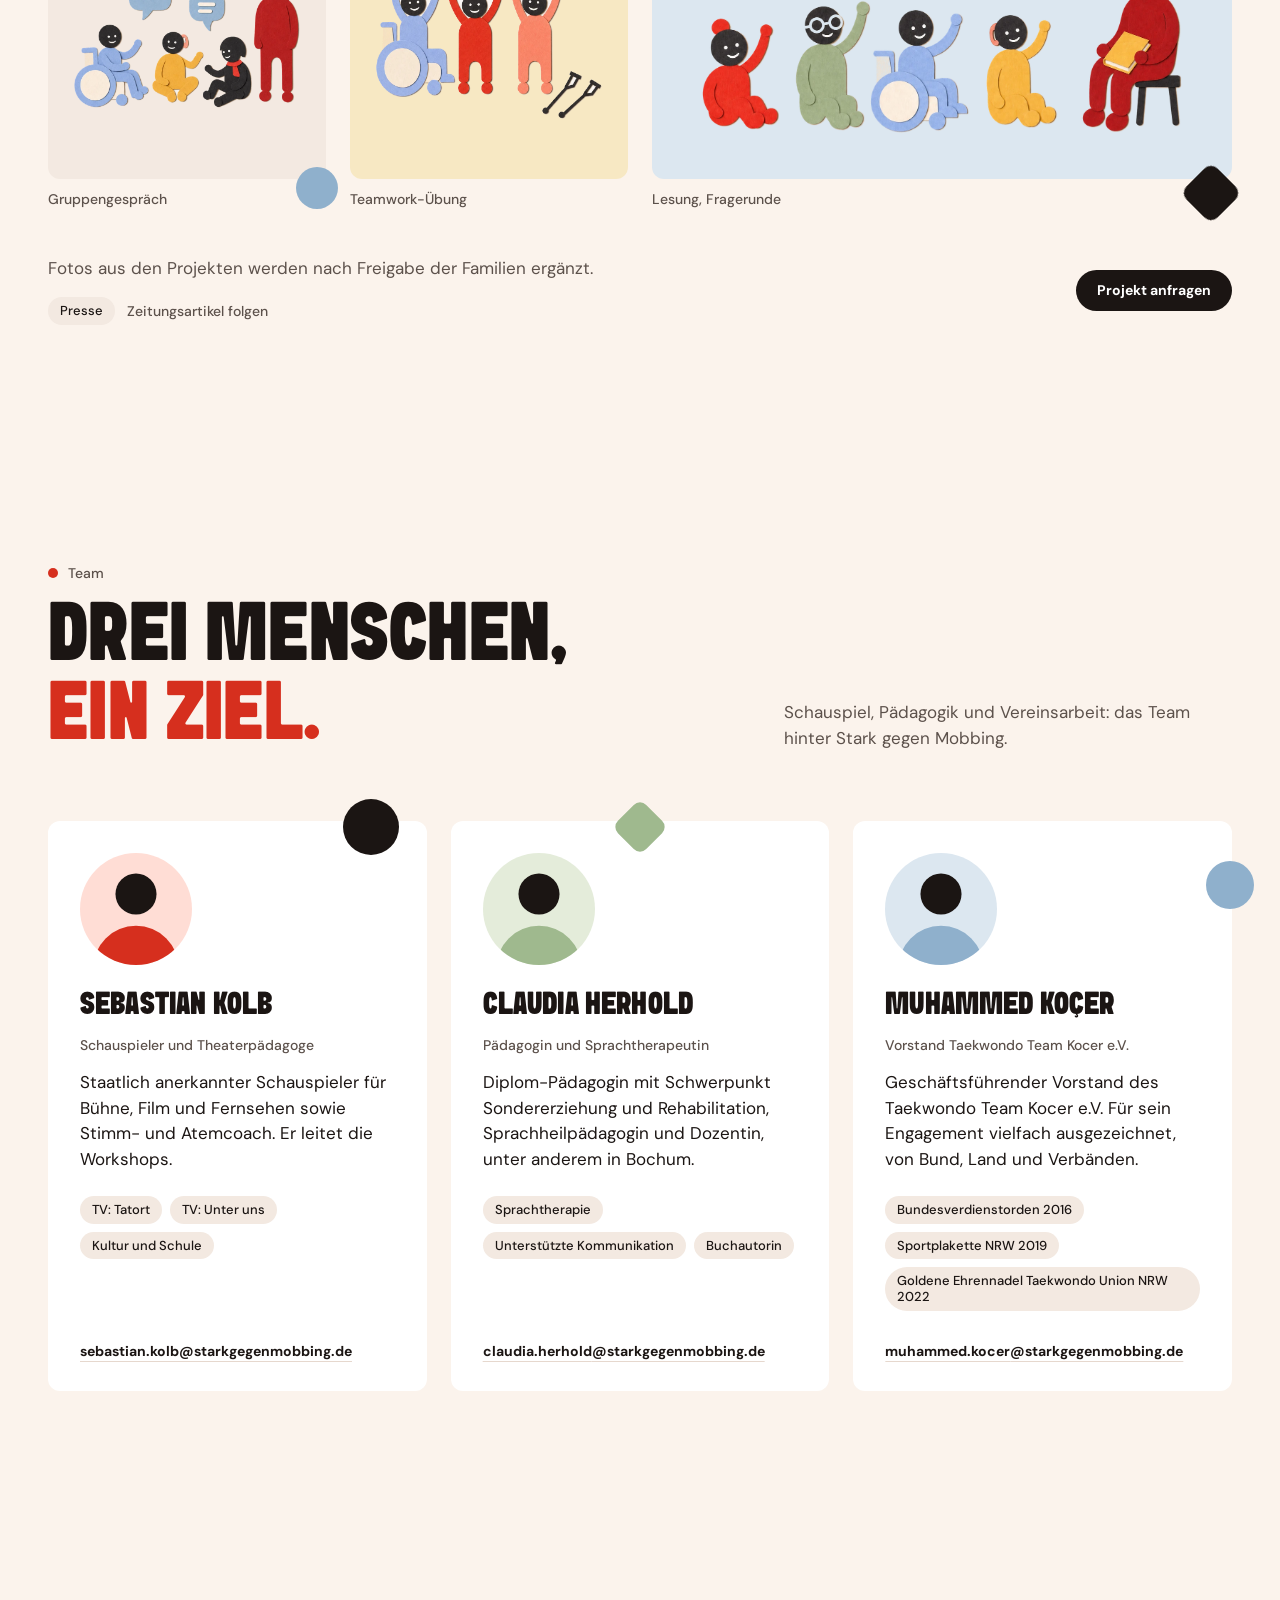
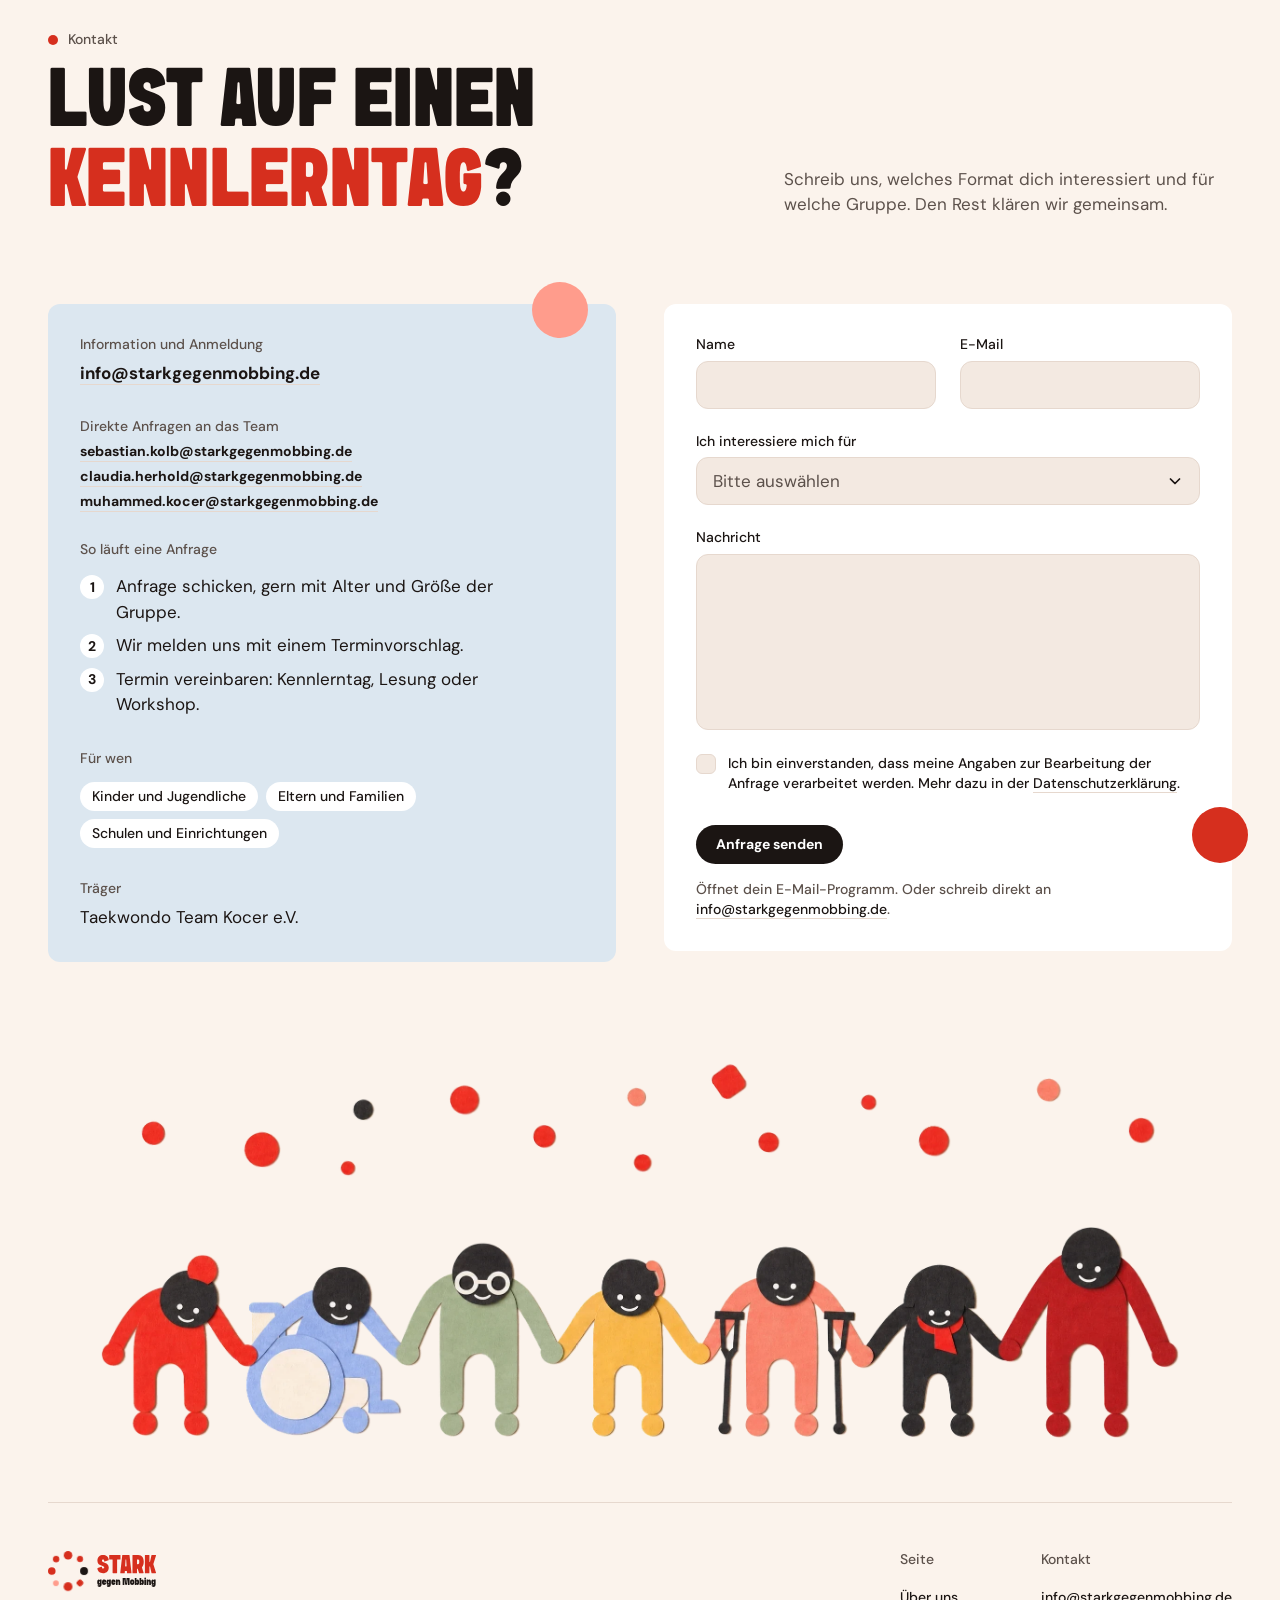
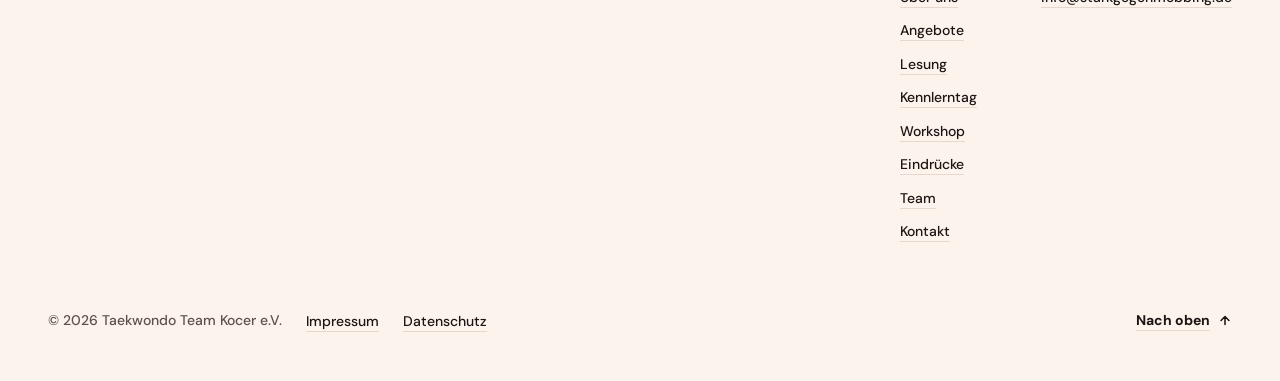
==== commit 69e5badd: "Footer: Zeile „Ein Projekt des Taekwondo Team Kocer e.V.“ entfernt Co-Authored-By: Claude Opus 5.5 <" ====
--- a/index.html
+++ b/index.html
@@ -565,7 +565,6 @@
               <path d="M171.06 103.11C171.06 104.79 170.60 106.08 169.64 106.08C168.69 106.08 168.21 104.79 168.21 103.11C168.21 101.42 168.70 100.13 169.64 100.13C170.60 100.14 171.06 101.42 171.06 103.11ZM168.39 112.57L163.56 114.15C163.42 114.19 163.32 114.28 163.26 114.42C163.20 114.55 163.20 114.68 163.25 114.82C164.47 117.91 166.99 118.67 169.64 118.67C173.33 118.67 176.79 117.19 176.79 109.98L176.79 94.92C176.79 94.64 176.56 94.42 176.28 94.42L171.57 94.42C171.30 94.42 171.07 94.64 171.07 94.92L171.07 96.42C171.07 96.53 171.00 96.63 170.89 96.66C170.78 96.69 170.67 96.64 170.61 96.55C169.84 95.18 168.70 94.42 167.19 94.42C164.11 94.42 162.50 97.76 162.50 103.11C162.50 108.46 164.11 111.80 167.19 111.80C168.70 111.80 169.84 111.04 170.61 109.68C170.67 109.58 170.78 109.53 170.89 109.56C171.00 109.59 171.07 109.68 171.07 109.80L171.07 109.98C171.07 112.44 170.38 112.95 169.64 112.95C169.38 112.95 169.12 112.88 168.89 112.68C168.74 112.55 168.56 112.51 168.39 112.57ZM184.89 101.30C184.68 101.30 184.50 101.18 184.42 100.98C184.34 100.79 184.38 100.58 184.53 100.43C184.76 100.21 185.04 100.13 185.32 100.13C185.60 100.13 185.87 100.21 186.10 100.43C186.25 100.58 186.30 100.79 186.22 100.98C186.14 101.18 185.96 101.30 185.75 101.30ZM178.17 103.11C178.17 110.32 181.63 111.80 185.32 111.80C188.27 111.80 191.06 110.85 192.07 106.80C192.13 106.55 191.99 106.28 191.74 106.20L187.16 104.71C187.03 104.66 186.90 104.67 186.77 104.74C186.65 104.80 186.57 104.90 186.52 105.03C186.26 105.87 185.80 106.08 185.32 106.08C184.70 106.08 184.10 105.72 183.94 104.13C183.92 103.98 183.97 103.85 184.06 103.74C184.16 103.63 184.29 103.57 184.44 103.57L191.67 103.57C191.81 103.57 191.93 103.52 192.03 103.42C192.12 103.32 192.17 103.21 192.17 103.07C192.15 99.02 191.72 94.42 185.32 94.42C181.63 94.42 178.17 95.90 178.17 103.11ZM201.69 103.11C201.69 104.79 201.22 106.08 200.26 106.08C199.32 106.08 198.83 104.79 198.83 103.11C198.83 101.42 199.32 100.13 200.26 100.13C201.22 100.14 201.69 101.42 201.69 103.11ZM199.01 112.57L194.18 114.15C194.05 114.19 193.94 114.28 193.88 114.42C193.83 114.55 193.82 114.68 193.87 114.82C195.09 117.91 197.61 118.67 200.26 118.67C203.96 118.67 207.41 117.19 207.41 109.98L207.41 94.92C207.41 94.64 207.19 94.42 206.91 94.42L202.20 94.42C201.92 94.42 201.70 94.64 201.70 94.92L201.70 96.42C201.70 96.53 201.62 96.63 201.51 96.66C201.41 96.69 201.29 96.64 201.24 96.55C200.46 95.18 199.33 94.42 197.82 94.42C194.73 94.42 193.12 97.76 193.12 103.11C193.12 108.46 194.73 111.80 197.82 111.80C199.32 111.80 200.46 111.04 201.24 109.68C201.29 109.58 201.41 109.53 201.51 109.56C201.62 109.59 201.70 109.68 201.70 109.80L201.70 109.98C201.70 112.44 201.00 112.95 200.27 112.95C200.00 112.95 199.74 112.88 199.51 112.68C199.37 112.55 199.18 112.51 199.01 112.57ZM215.51 101.30C215.30 101.30 215.12 101.18 215.04 100.98C214.96 100.79 215.01 100.58 215.16 100.43C215.39 100.21 215.66 100.13 215.94 100.13C216.22 100.13 216.50 100.21 216.73 100.43C216.88 100.58 216.92 100.79 216.84 100.98C216.76 101.18 216.58 101.30 216.37 101.30ZM208.79 103.11C208.79 110.32 212.25 111.80 215.94 111.80C218.89 111.80 221.69 110.85 222.69 106.80C222.76 106.55 222.61 106.28 222.36 106.20L217.78 104.71C217.65 104.66 217.52 104.67 217.40 104.74C217.27 104.80 217.19 104.90 217.15 105.03C216.89 105.87 216.42 106.08 215.94 106.08C215.32 106.08 214.73 105.72 214.56 104.13C214.55 103.98 214.59 103.85 214.69 103.74C214.79 103.63 214.91 103.57 215.06 103.57L222.29 103.57C222.43 103.57 222.55 103.52 222.65 103.42C222.75 103.32 222.80 103.21 222.80 103.07C222.77 99.02 222.34 94.42 215.94 94.42C212.25 94.42 208.79 95.90 208.79 103.11ZM224.17 94.92L224.17 111.29C224.17 111.57 224.40 111.80 224.68 111.80L229.38 111.80C229.66 111.80 229.89 111.57 229.89 111.29L229.89 103.11C229.89 101.42 230.35 100.13 231.32 100.13C232.26 100.13 232.74 101.42 232.74 103.11L232.74 111.29C232.74 111.57 232.97 111.80 233.25 111.80L237.96 111.80C238.24 111.80 238.46 111.57 238.46 111.29L238.46 103.11C238.46 97.76 236.85 94.42 233.76 94.42C232.26 94.42 231.12 95.17 230.34 96.54C230.28 96.64 230.17 96.68 230.07 96.66C229.96 96.63 229.88 96.53 229.88 96.42L229.88 94.92C229.88 94.64 229.66 94.42 229.38 94.42L224.67 94.42C224.40 94.42 224.17 94.64 224.17 94.92ZM246.35 89.20L246.35 111.30C246.35 111.57 246.57 111.80 246.85 111.80L251.56 111.80C251.84 111.80 252.06 111.57 252.06 111.30L252.06 94.77C252.06 94.58 252.20 94.43 252.39 94.41C252.57 94.40 252.74 94.52 252.77 94.71L254.86 111.37C254.89 111.62 255.10 111.79 255.35 111.79L260.22 111.79C260.47 111.79 260.68 111.62 260.71 111.37L262.80 94.71C262.83 94.52 263.00 94.40 263.18 94.41C263.36 94.43 263.50 94.58 263.50 94.77L263.50 111.29C263.50 111.57 263.73 111.80 264.01 111.80L268.72 111.80C268.99 111.80 269.22 111.57 269.22 111.29L269.22 89.20C269.22 88.92 268.99 88.69 268.72 88.69C265.71 88.69 262.70 88.69 259.69 88.69C259.42 88.69 259.20 88.90 259.18 89.17L258.18 105.72C258.16 105.92 257.99 106.07 257.78 106.07C257.58 106.07 257.40 105.92 257.39 105.72L256.38 89.17C256.36 88.90 256.15 88.70 255.88 88.70C252.87 88.70 249.86 88.70 246.85 88.70C246.57 88.70 246.35 88.92 246.35 89.20ZM277.82 106.08C277.08 106.08 276.39 105.57 276.39 103.11C276.39 100.64 277.08 100.13 277.82 100.13C278.55 100.13 279.25 100.64 279.25 103.11C279.25 105.57 278.56 106.08 277.82 106.08ZM270.67 103.11C270.67 110.32 274.12 111.80 277.82 111.80C281.51 111.80 284.97 110.32 284.97 103.11C284.97 95.89 281.51 94.42 277.82 94.42C274.12 94.42 270.67 95.90 270.67 103.11ZM293.49 106.08C292.53 106.08 292.06 104.79 292.06 103.11C292.06 101.42 292.52 100.13 293.49 100.13C294.43 100.13 294.92 101.42 294.92 103.11C294.92 104.79 294.43 106.08 293.49 106.08ZM286.34 89.20L286.34 111.30C286.34 111.58 286.57 111.80 286.85 111.80L291.56 111.80C291.83 111.80 292.06 111.58 292.06 111.30L292.06 109.79C292.06 109.68 292.14 109.59 292.24 109.56C292.35 109.53 292.46 109.58 292.52 109.67C293.30 111.04 294.43 111.80 295.94 111.80C299.03 111.80 300.64 108.45 300.64 103.11C300.64 97.76 299.03 94.42 295.94 94.42C294.44 94.42 293.30 95.17 292.52 96.54C292.46 96.64 292.35 96.69 292.25 96.66C292.14 96.63 292.06 96.53 292.06 96.42L292.06 89.20C292.06 88.93 291.84 88.70 291.56 88.70L286.85 88.70C286.57 88.70 286.34 88.93 286.34 89.20ZM309.23 106.08C308.27 106.08 307.80 104.79 307.80 103.11C307.80 101.42 308.27 100.13 309.23 100.13C310.17 100.13 310.66 101.42 310.66 103.11C310.67 104.79 310.17 106.08 309.23 106.08ZM302.08 89.20L302.08 111.30C302.08 111.58 302.31 111.80 302.59 111.80L307.30 111.80C307.57 111.80 307.80 111.58 307.80 111.30L307.80 109.79C307.80 109.68 307.88 109.59 307.98 109.56C308.09 109.53 308.21 109.58 308.26 109.67C309.04 111.04 310.17 111.80 311.68 111.80C314.77 111.80 316.38 108.45 316.38 103.11C316.38 97.76 314.77 94.42 311.68 94.42C310.18 94.42 309.04 95.17 308.26 96.54C308.21 96.64 308.09 96.69 307.99 96.66C307.88 96.63 307.81 96.53 307.81 96.42L307.81 89.20C307.81 88.93 307.58 88.70 307.30 88.70L302.59 88.70C302.32 88.70 302.08 88.93 302.08 89.20ZM317.83 90.41C317.83 91.98 319.11 93.27 320.69 93.27C322.26 93.27 323.55 91.98 323.55 90.41C323.55 88.84 322.26 87.55 320.69 87.55C319.11 87.55 317.83 88.84 317.83 90.41ZM317.83 94.92L317.83 111.29C317.83 111.57 318.05 111.80 318.33 111.80L323.04 111.80C323.32 111.80 323.54 111.57 323.54 111.29L323.54 94.92C323.54 94.64 323.32 94.42 323.04 94.42L318.33 94.42C318.05 94.42 317.83 94.64 317.83 94.92ZM325.42 94.92L325.42 111.29C325.42 111.57 325.64 111.80 325.92 111.80L330.63 111.80C330.91 111.80 331.13 111.57 331.13 111.29L331.13 103.11C331.13 101.42 331.60 100.13 332.56 100.13C333.50 100.13 333.99 101.42 333.99 103.11L333.99 111.29C333.99 111.57 334.21 111.80 334.49 111.80L339.20 111.80C339.48 111.80 339.71 111.57 339.71 111.29L339.71 103.11C339.71 97.76 338.09 94.42 335.01 94.42C333.50 94.42 332.36 95.17 331.58 96.54C331.53 96.64 331.42 96.68 331.31 96.66C331.20 96.63 331.13 96.53 331.13 96.42L331.13 94.92C331.13 94.64 330.90 94.42 330.62 94.42L325.92 94.42C325.64 94.42 325.42 94.64 325.42 94.92ZM349.49 103.11C349.49 104.79 349.03 106.08 348.07 106.08C347.13 106.08 346.64 104.79 346.64 103.11C346.64 101.42 347.13 100.13 348.07 100.13C349.03 100.14 349.49 101.42 349.49 103.11ZM346.82 112.57L341.99 114.15C341.85 114.19 341.75 114.28 341.69 114.42C341.63 114.55 341.63 114.68 341.68 114.82C342.90 117.91 345.42 118.67 348.07 118.67C351.76 118.67 355.22 117.19 355.22 109.98L355.22 94.92C355.22 94.64 354.99 94.42 354.71 94.42L350.01 94.42C349.73 94.42 349.50 94.64 349.50 94.92L349.50 96.42C349.50 96.53 349.43 96.63 349.32 96.66C349.21 96.69 349.10 96.64 349.05 96.55C348.27 95.18 347.13 94.42 345.62 94.42C342.54 94.42 340.93 97.76 340.93 103.11C340.93 108.46 342.54 111.80 345.62 111.80C347.13 111.80 348.27 111.04 349.05 109.68C349.10 109.58 349.21 109.53 349.32 109.56C349.43 109.59 349.50 109.68 349.50 109.80L349.50 109.98C349.50 112.44 348.81 112.95 348.07 112.95C347.81 112.95 347.55 112.88 347.32 112.68C347.17 112.55 346.99 112.51 346.82 112.57Z" fill="#1B1513"/>
               </svg>
             </a>
-            <p class="muted footer-claim">Ein Projekt des Taekwondo Team Kocer&nbsp;e.V.</p>
           </div>
 
           <nav class="footer-nav" aria-label="Footer">
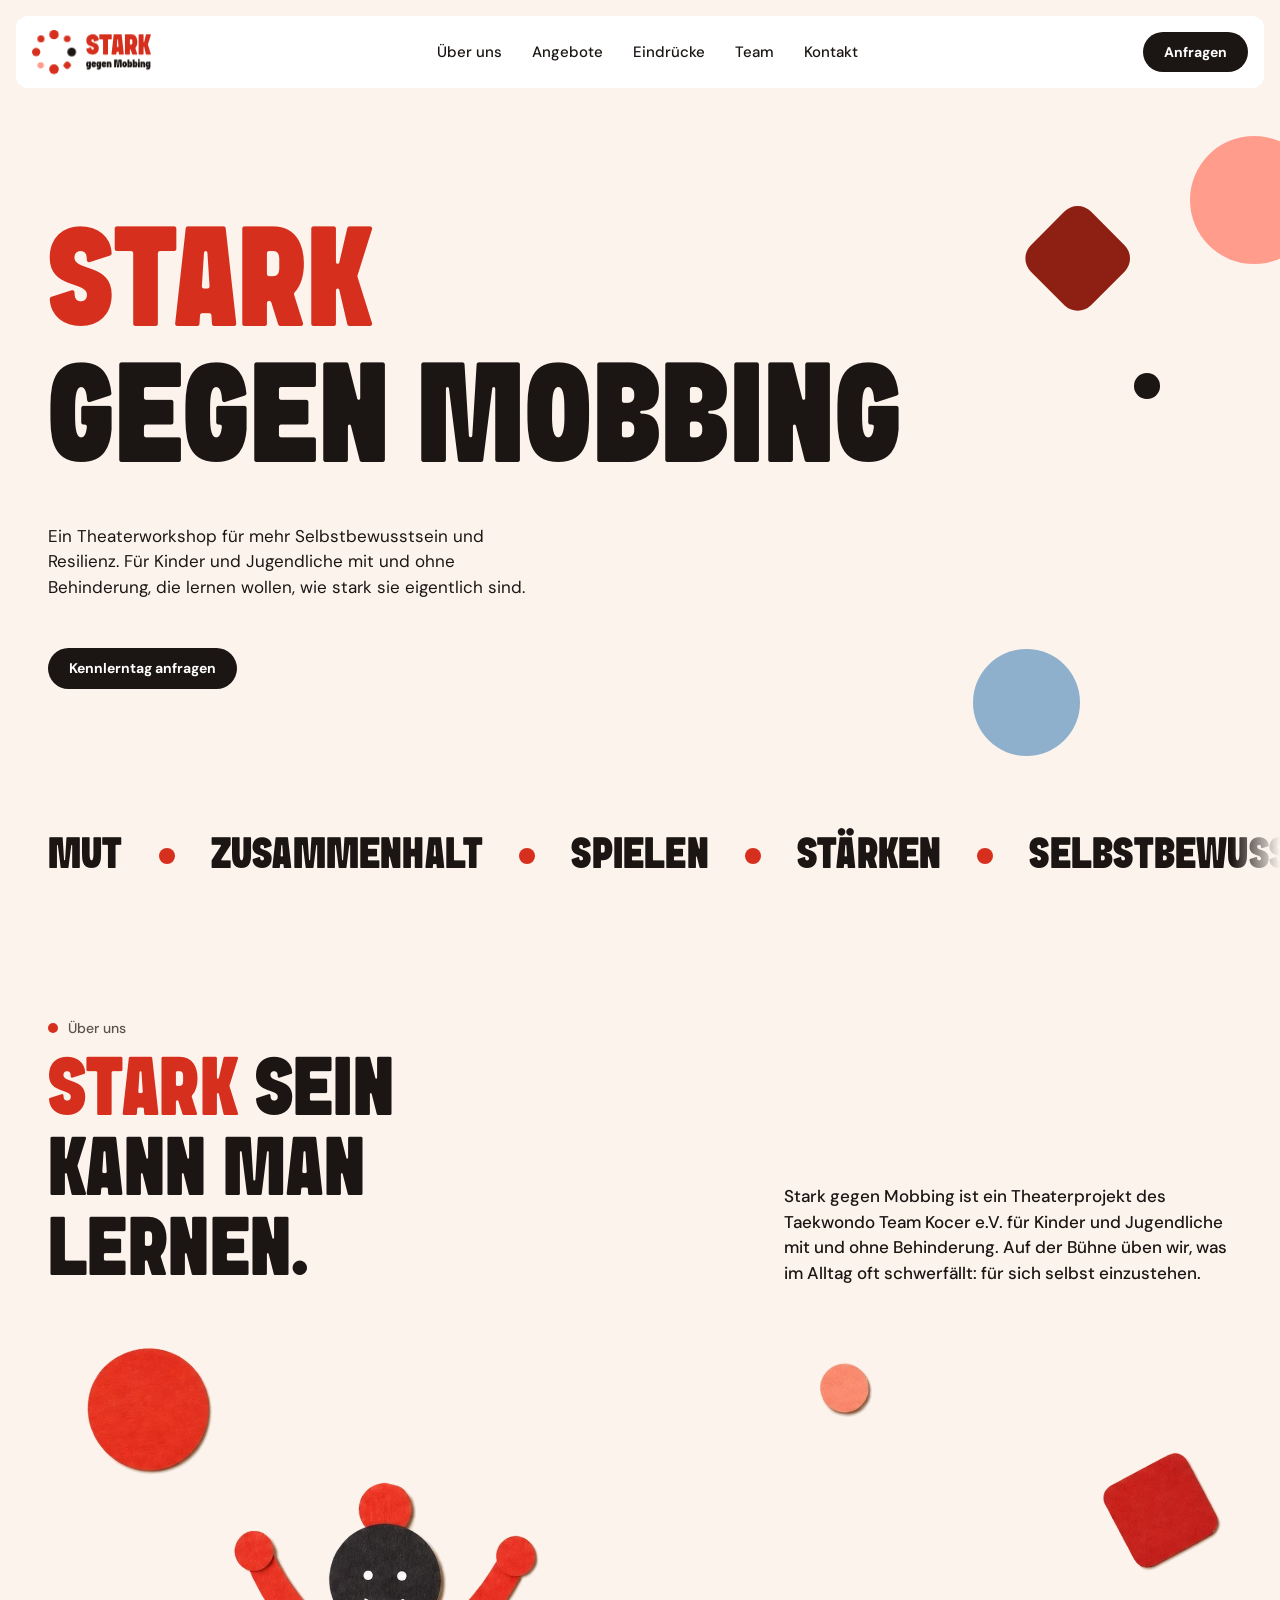
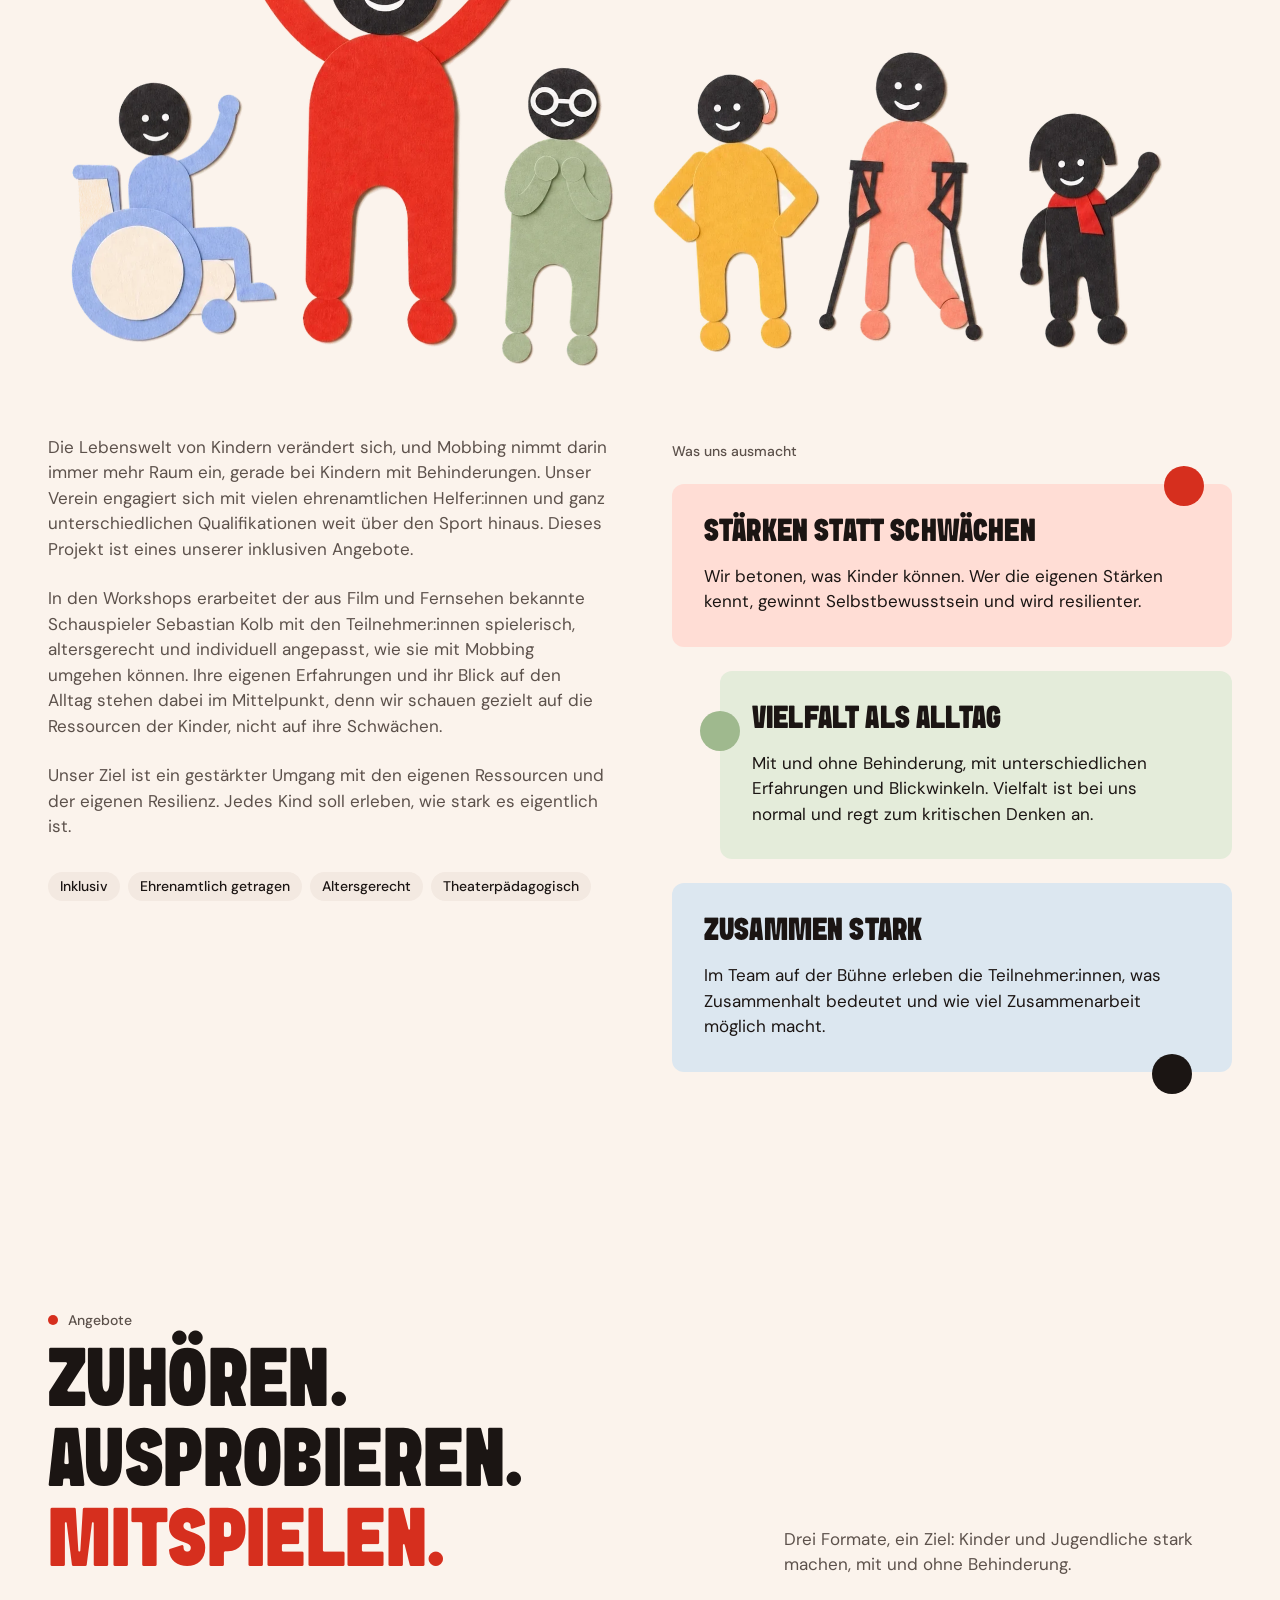
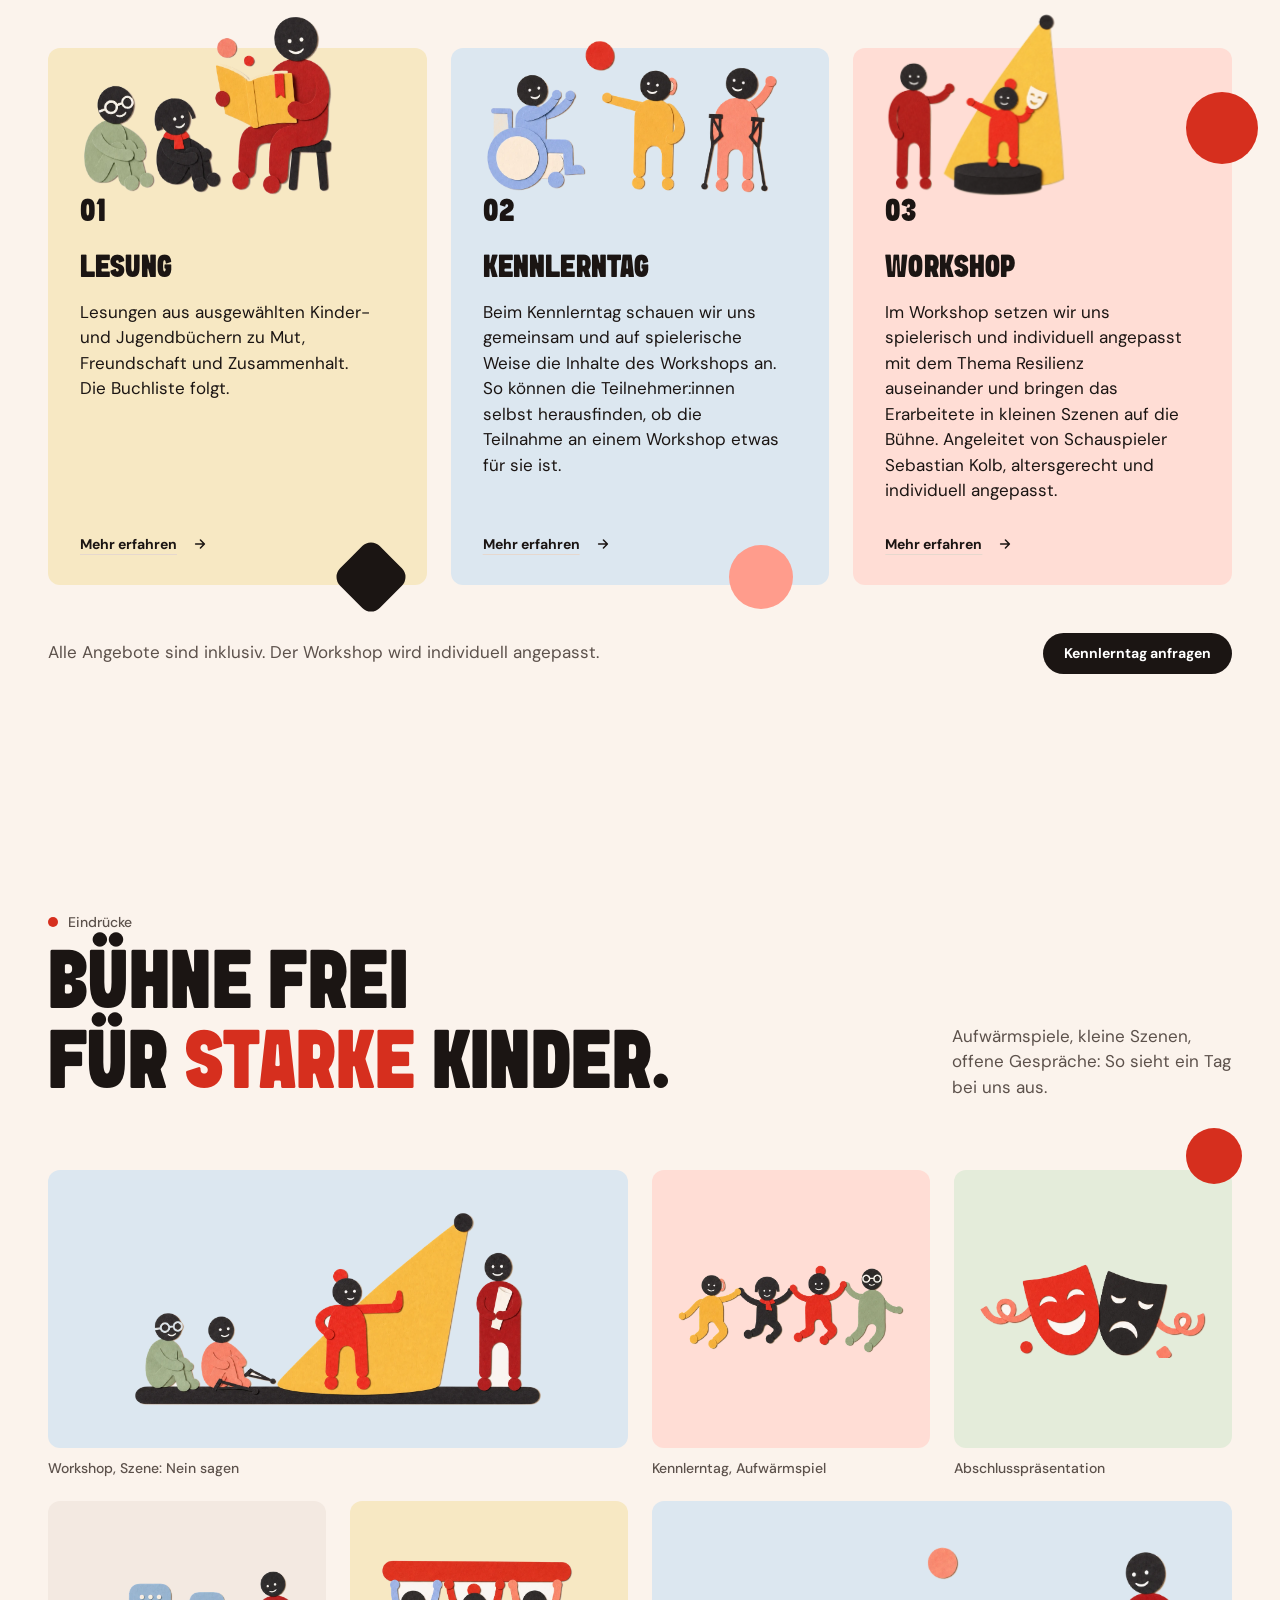
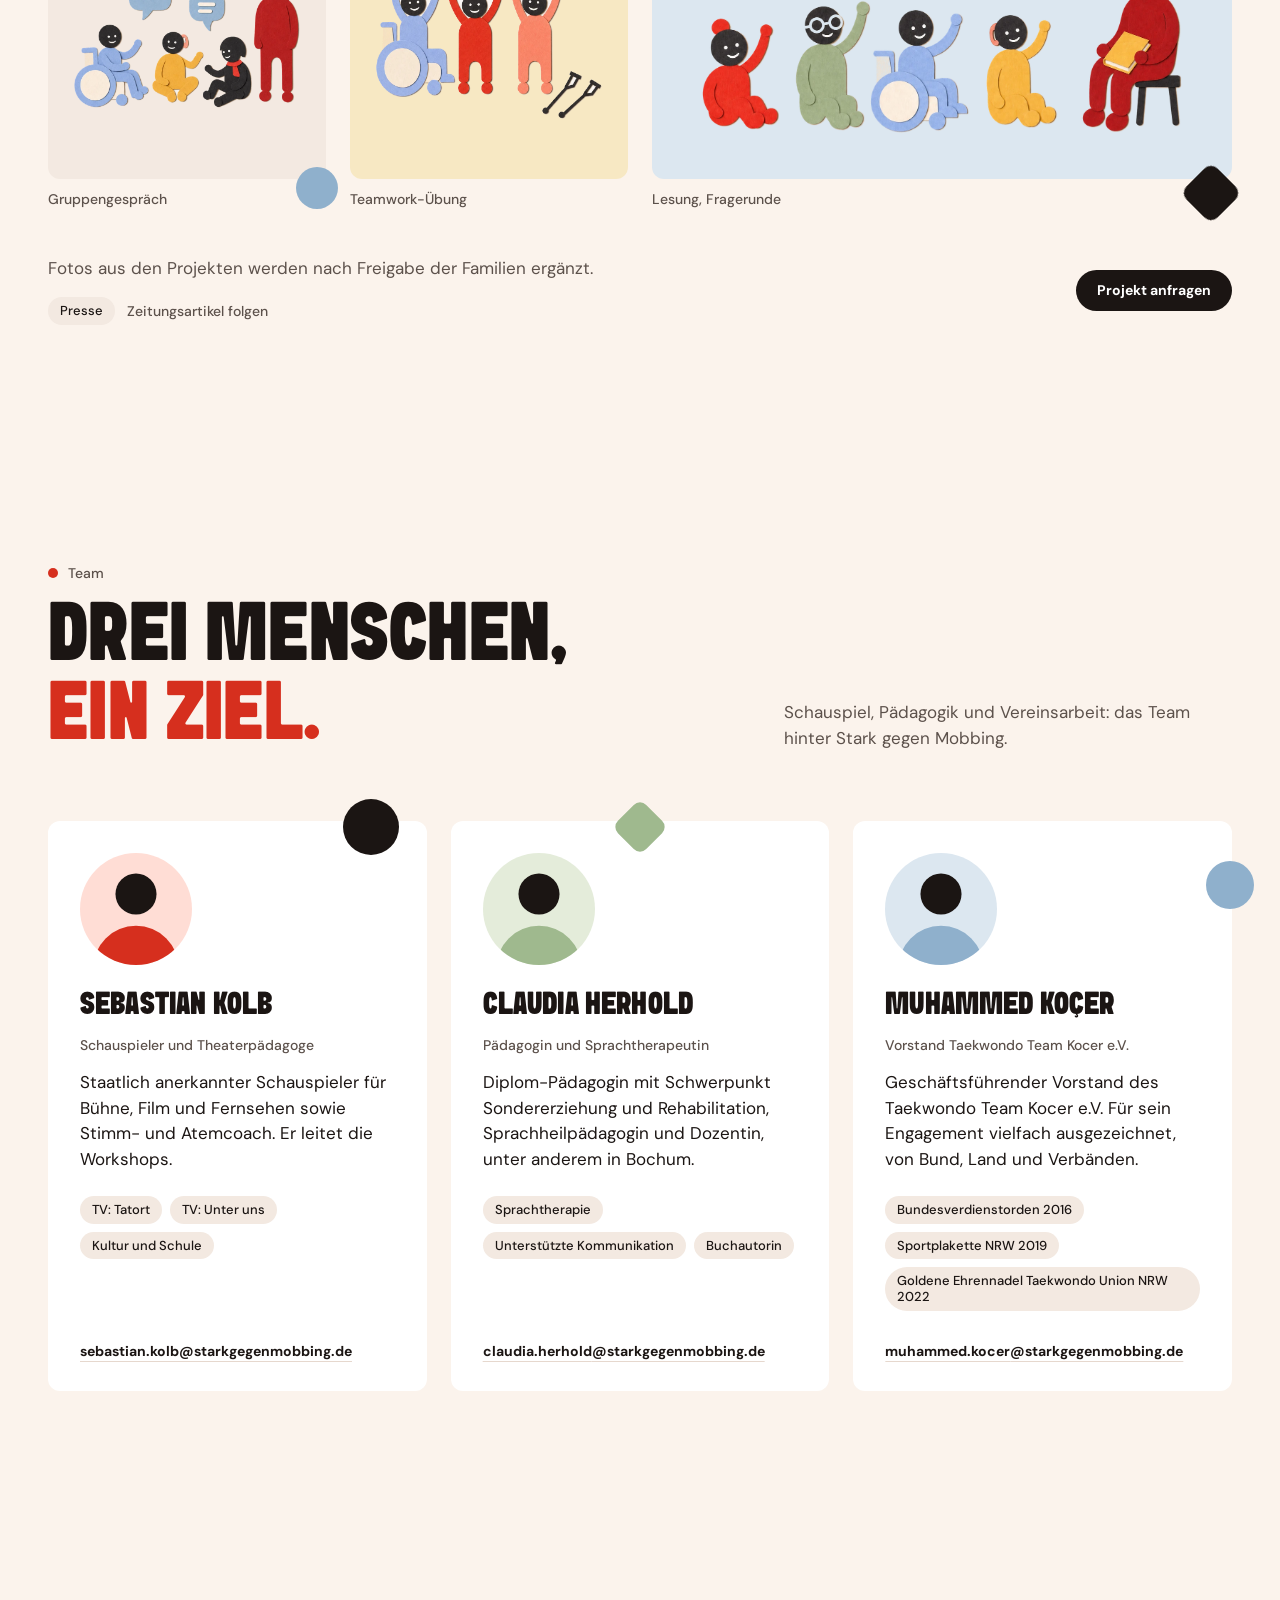
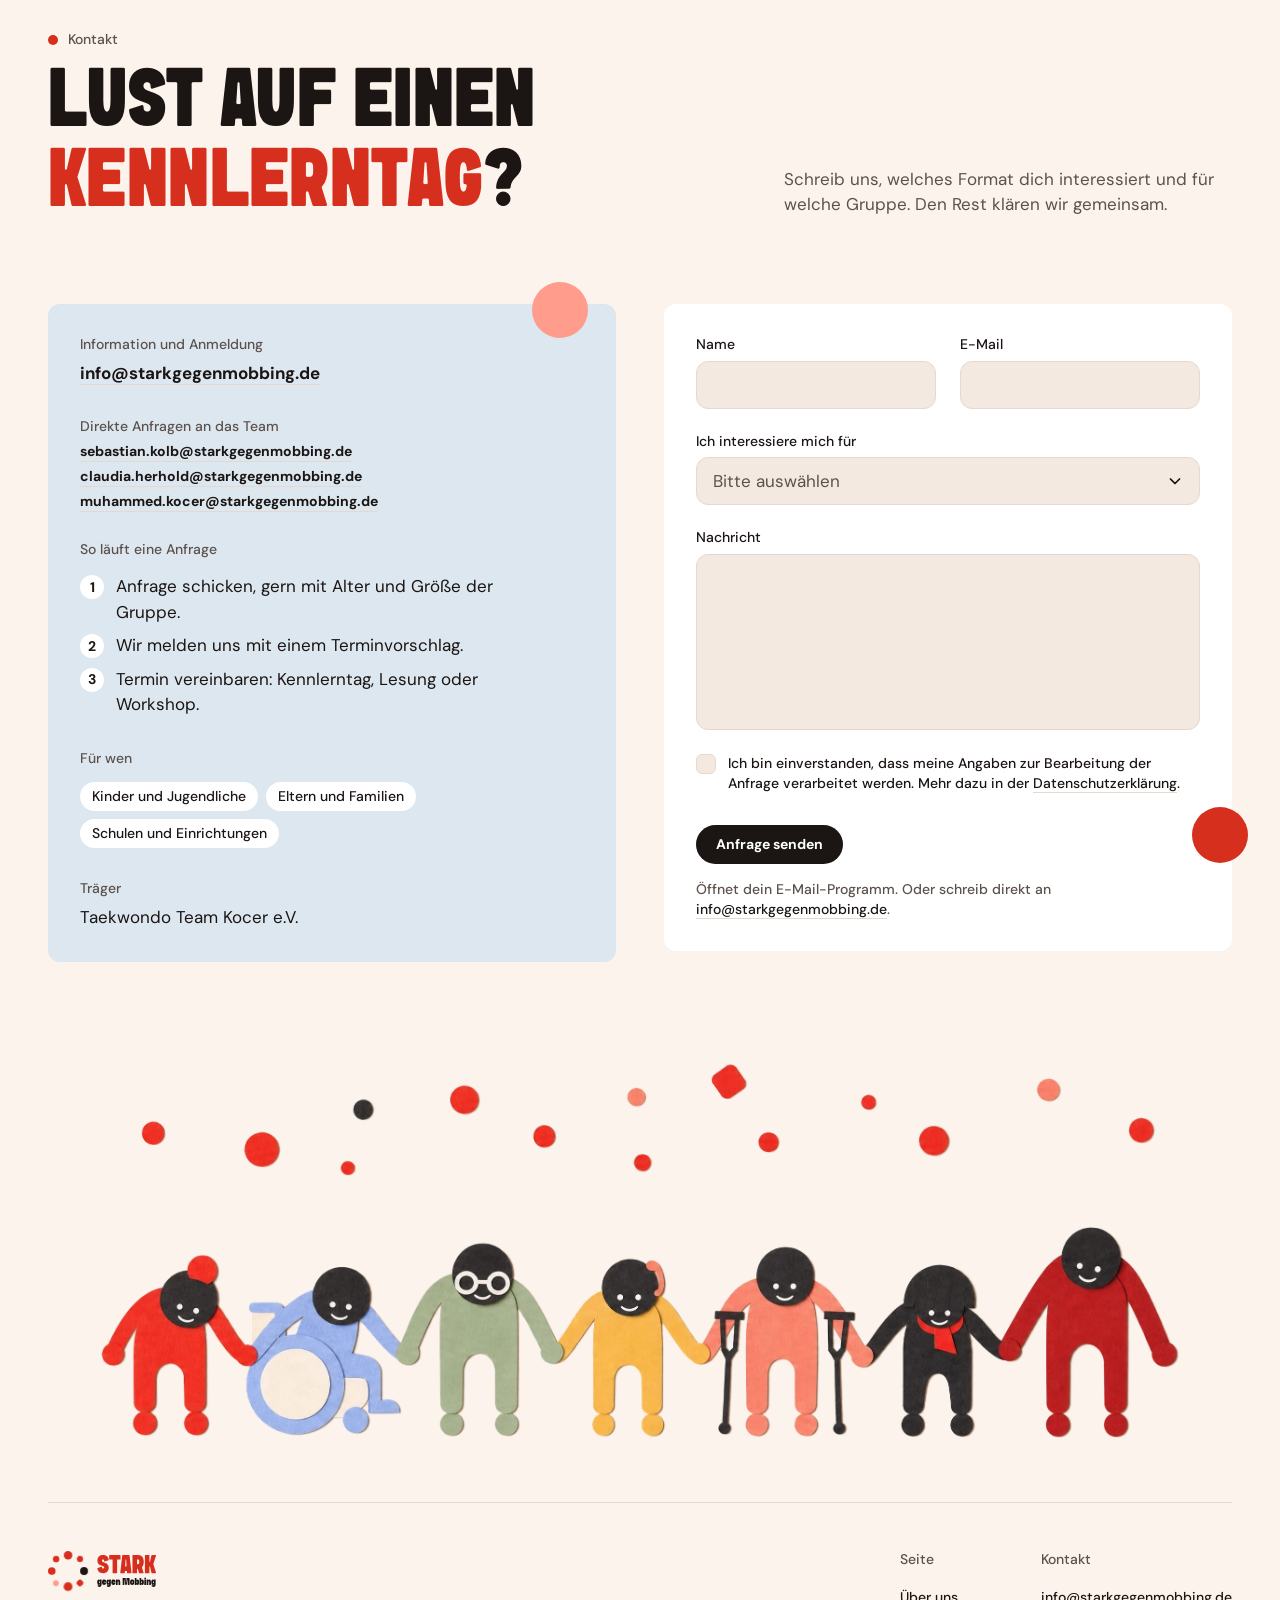
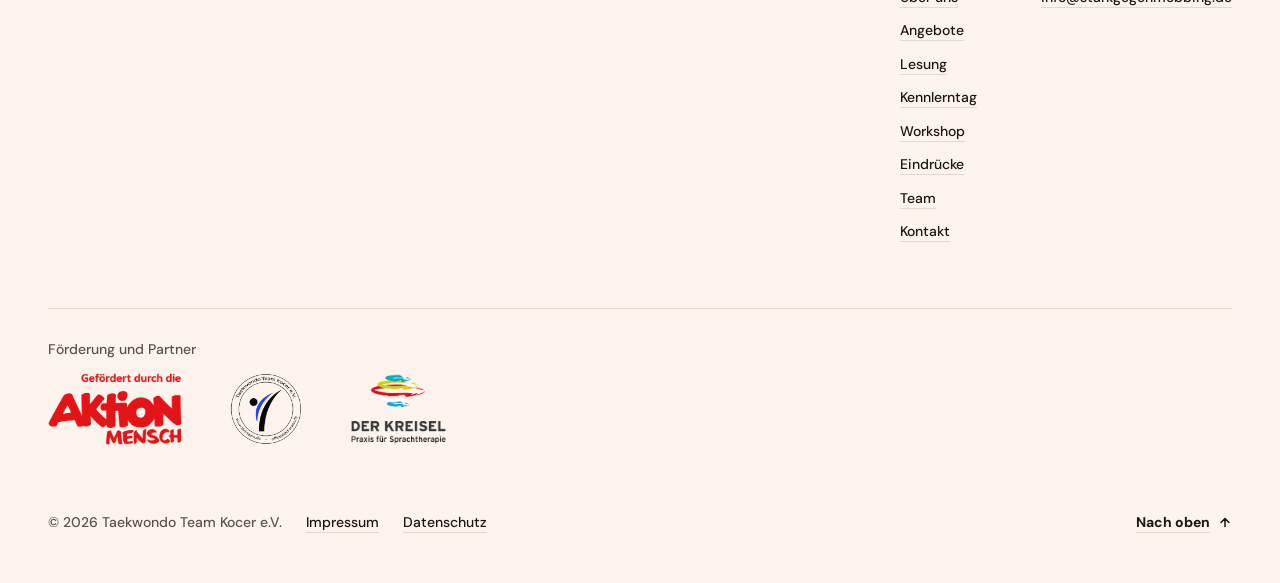
==== commit b3a96164: "Footer: Förderlogo Aktion Mensch und Partnerlogos (Taekwondo Team Kocer, Der Kreisel) Logos freigest" ====
--- a/index.html
+++ b/index.html
@@ -589,6 +589,15 @@
           </div>
         </div>
 
+        <div class="footer-partner">
+          <p class="label footer-heading">Förderung und Partner</p>
+          <ul class="footer-partner-logos">
+            <li><a href="https://www.aktion-mensch.de" rel="noopener"><img src="assets/img/partner/aktion-mensch-foerderlogo.webp" width="134" height="72" alt="Gefördert durch die Aktion Mensch" loading="lazy"></a></li>
+            <li><a href="https://www.tkd-team.de" rel="noopener"><img src="assets/img/partner/taekwondo-team-kocer.webp" width="72" height="72" alt="Taekwondo Team Kocer e.V." loading="lazy"></a></li>
+            <li><img src="assets/img/partner/der-kreisel.webp" width="97" height="72" alt="Der Kreisel – Praxis für Sprachtherapie" loading="lazy"></li>
+          </ul>
+        </div>
+
         <div class="footer-bottom">
           <p class="label muted footer-copy">© 2026 Taekwondo Team Kocer&nbsp;e.V.</p>
           <ul class="footer-legal" aria-label="Rechtliches">
--- a/styles.css
+++ b/styles.css
@@ -1289,6 +1289,20 @@
   gap: var(--space-2) var(--space-3);
   margin-top: var(--space-6);
 }
+/* Förderung und Partner: fremde Logos in Originalfarben, freigestellt (Quellen: LOGO/Partner) */
+.footer-partner {
+  margin-top: var(--space-6);
+  padding-top: var(--space-4);
+  border-top: 1px solid var(--hairline);
+}
+.footer-partner-logos {
+  display: flex;
+  flex-wrap: wrap;
+  align-items: center;
+  gap: var(--space-3) var(--space-6);
+}
+.footer-partner-logos a { display: block; border-radius: 4px; }
+.footer-partner-logos img { display: block; width: auto; height: 56px; }
 .footer-legal { display: flex; flex-wrap: wrap; gap: var(--space-3); }
 .footer-top { margin-left: auto; }
 .footer-top:hover .text-link-icon { transform: translateY(-3px); }
@@ -1300,6 +1314,8 @@
     column-gap: var(--space-8);
   }
   .footer-bottom { margin-top: var(--space-8); }
+  .footer-partner { margin-top: var(--space-8); }
+  .footer-partner-logos img { height: 72px; }
 }
 
 /* ---------- Keyframes ---------- */
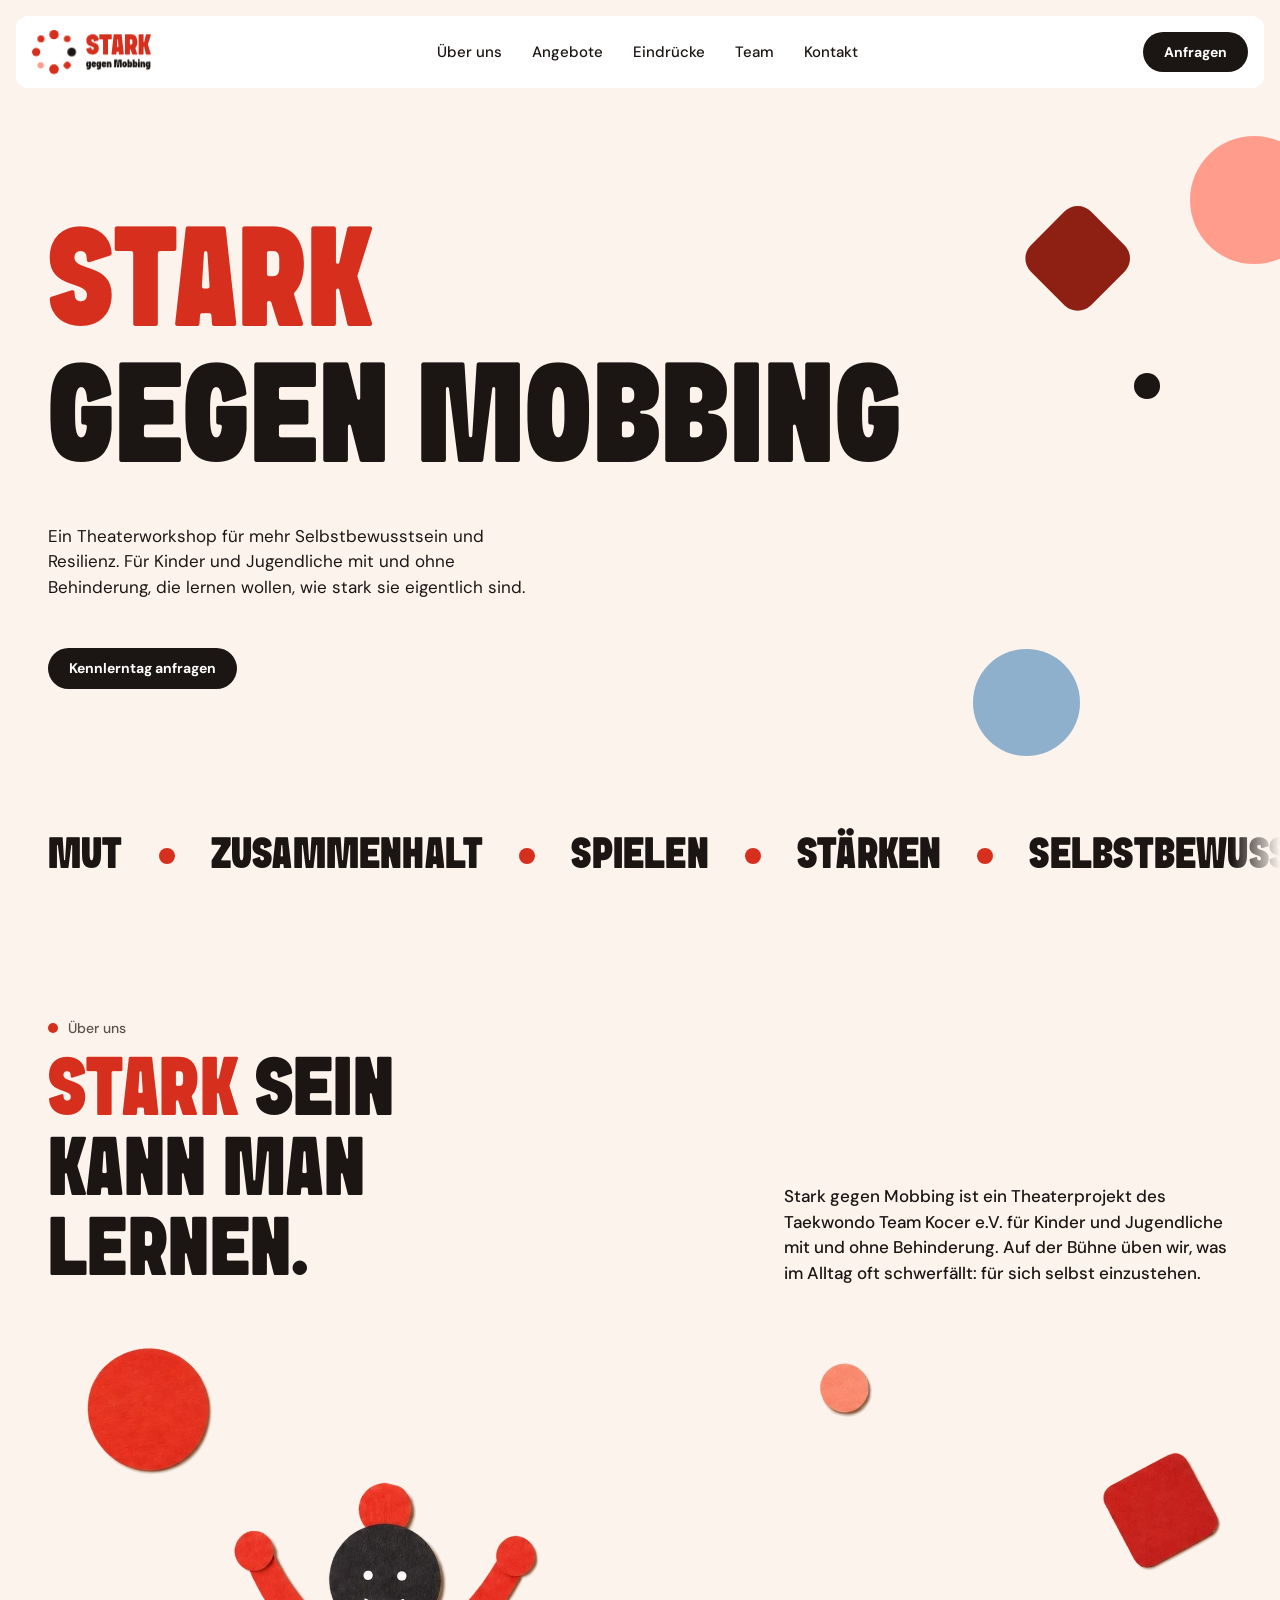
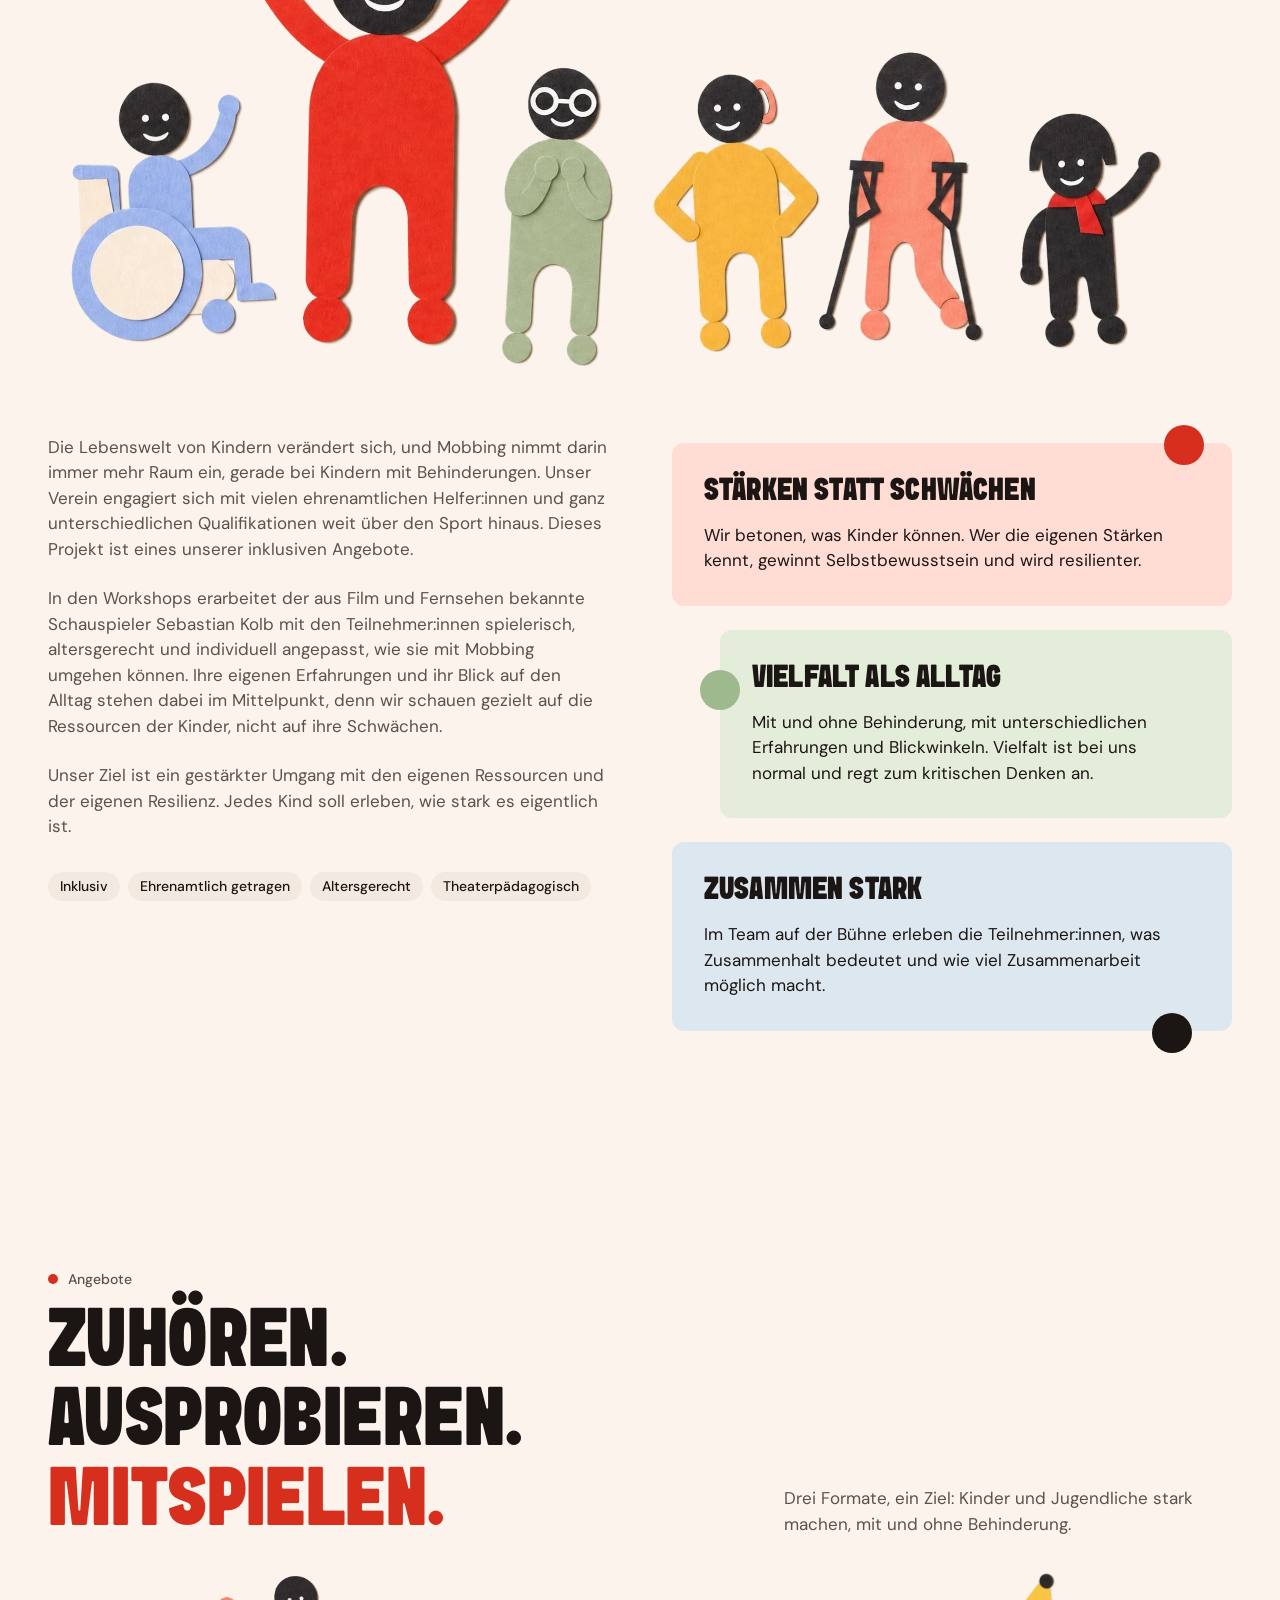
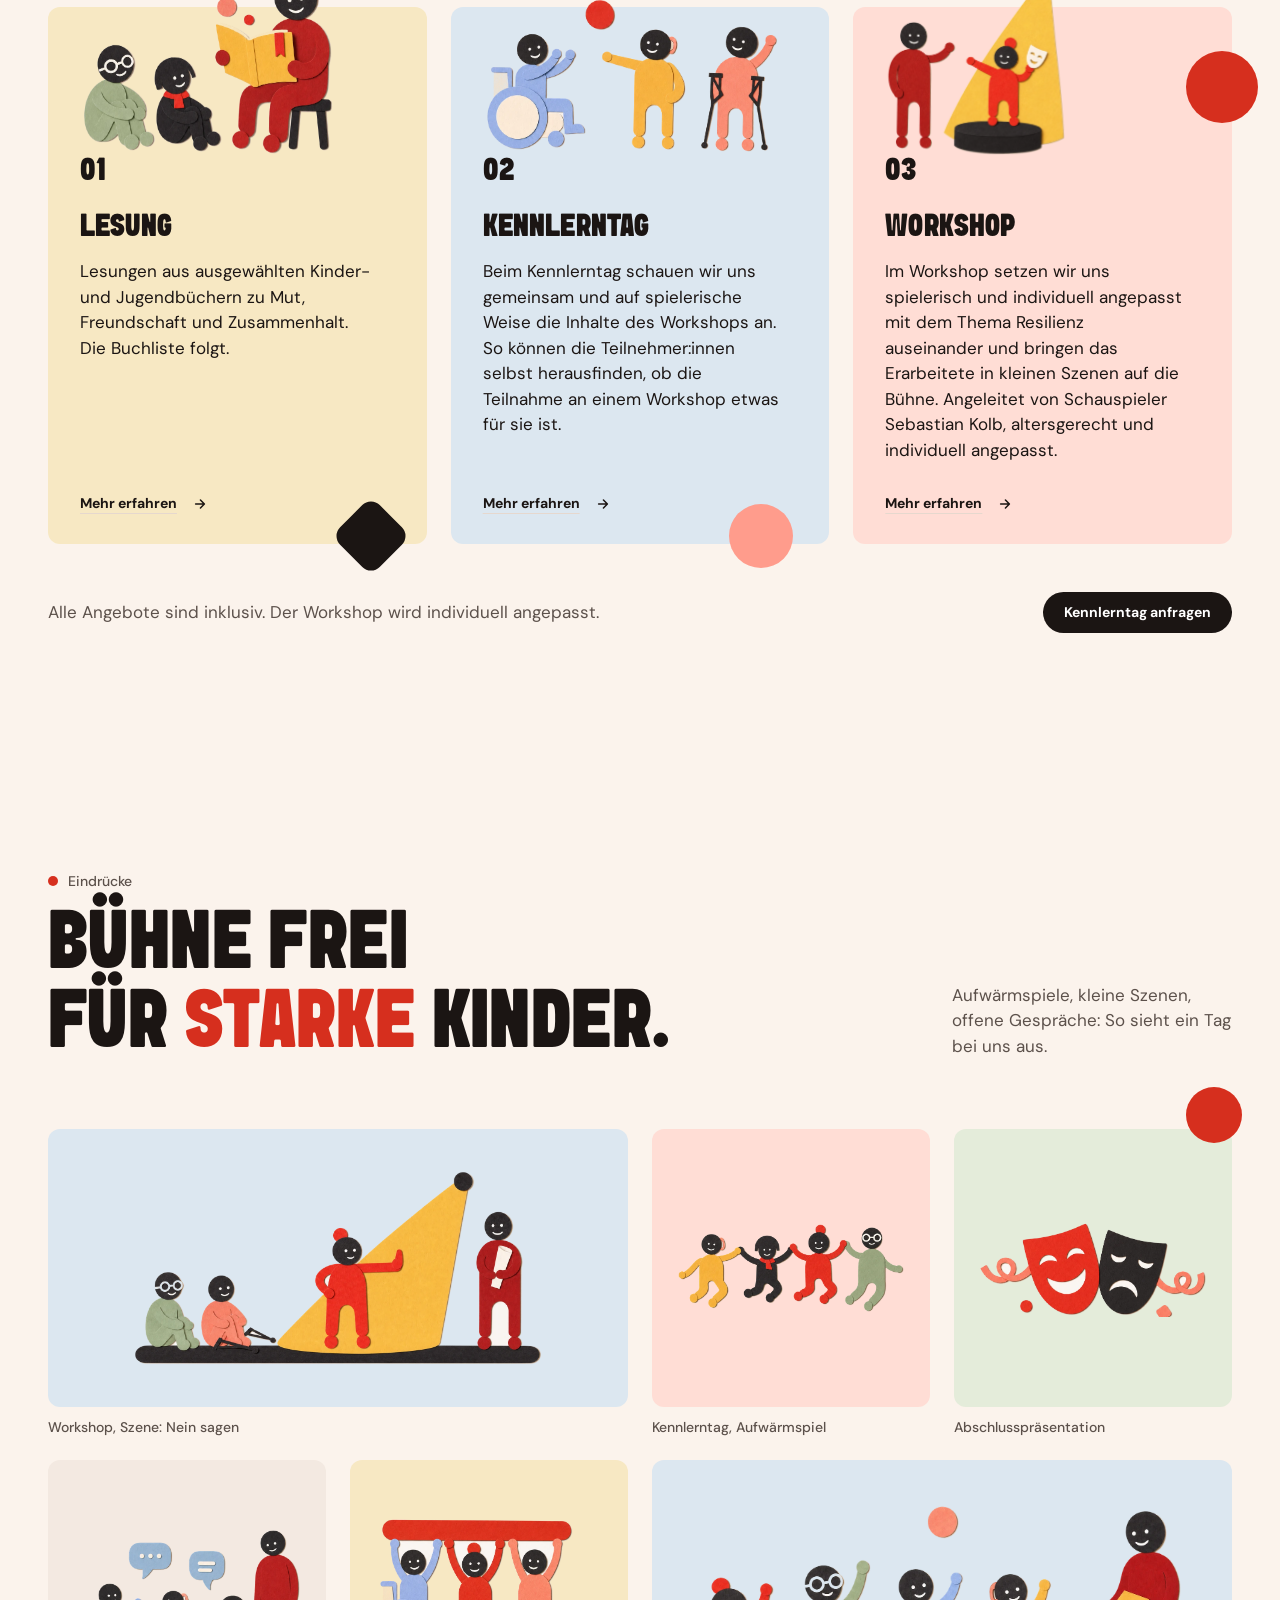
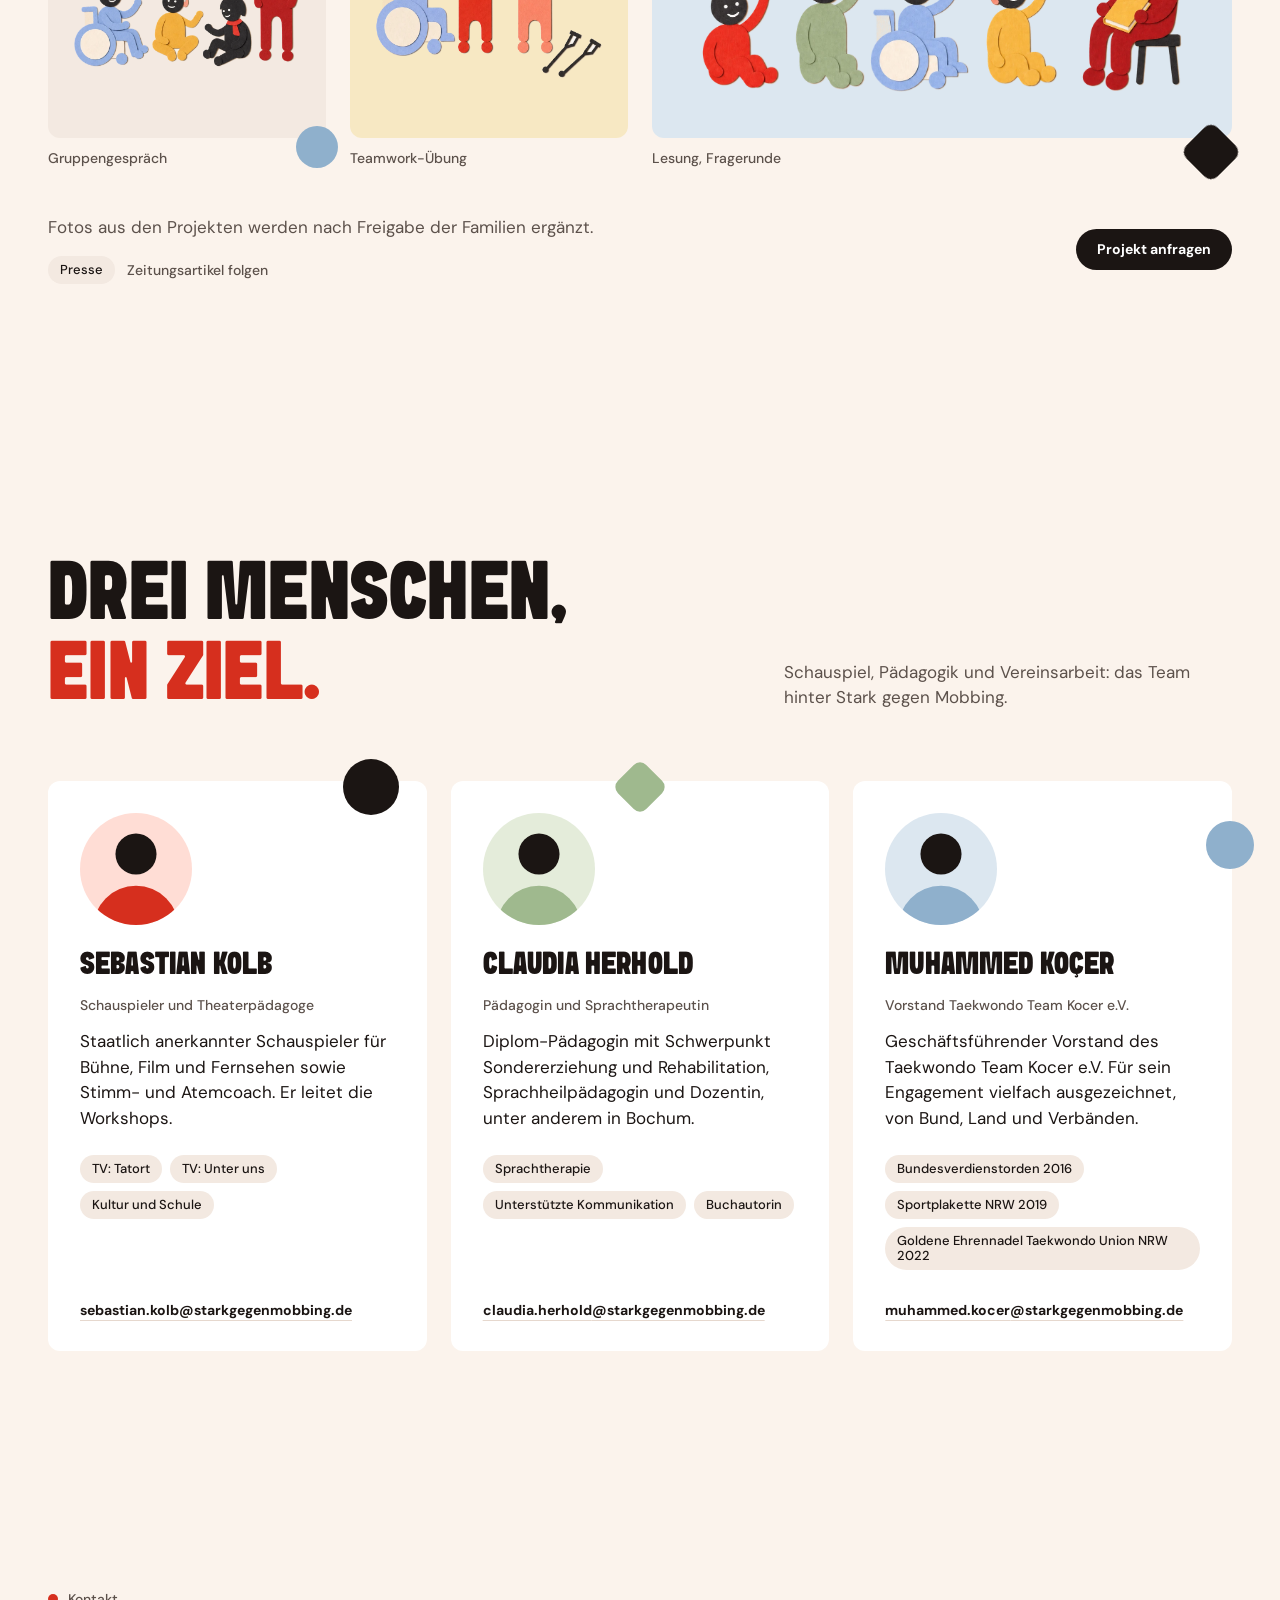
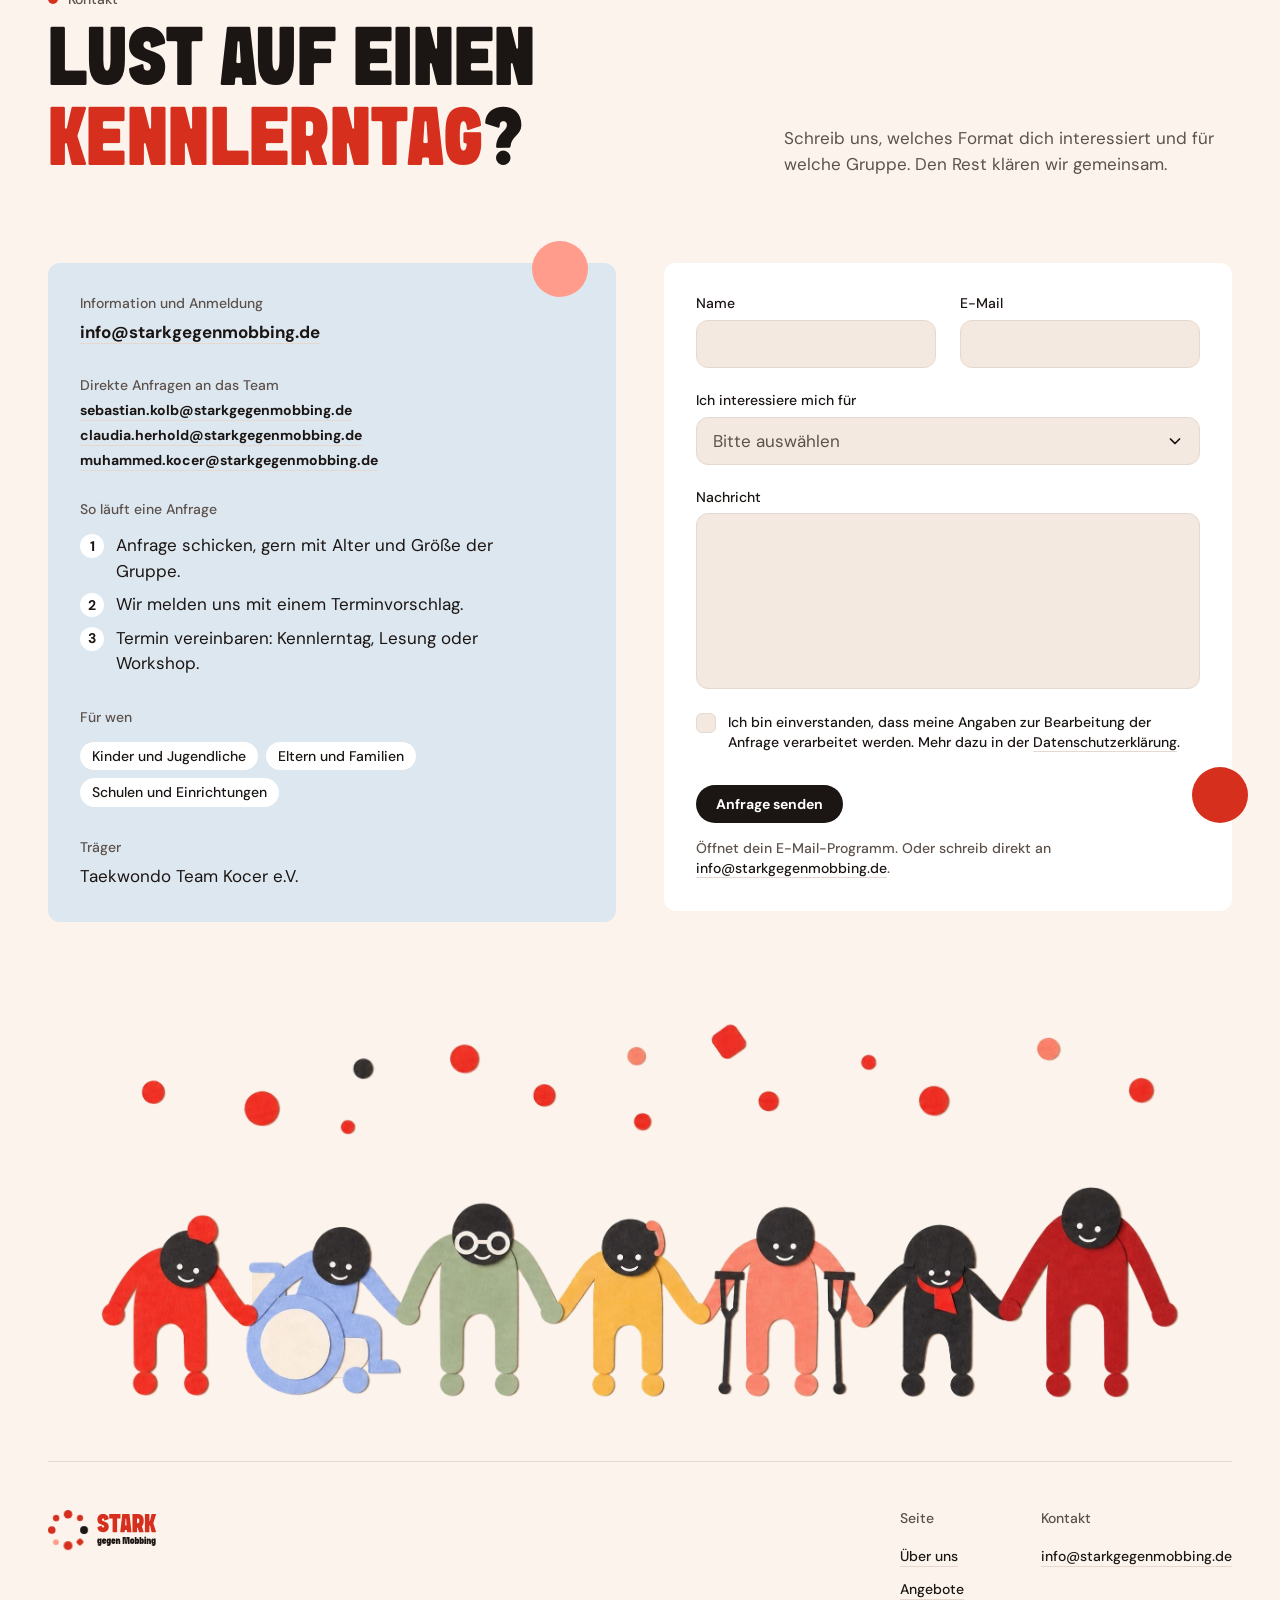
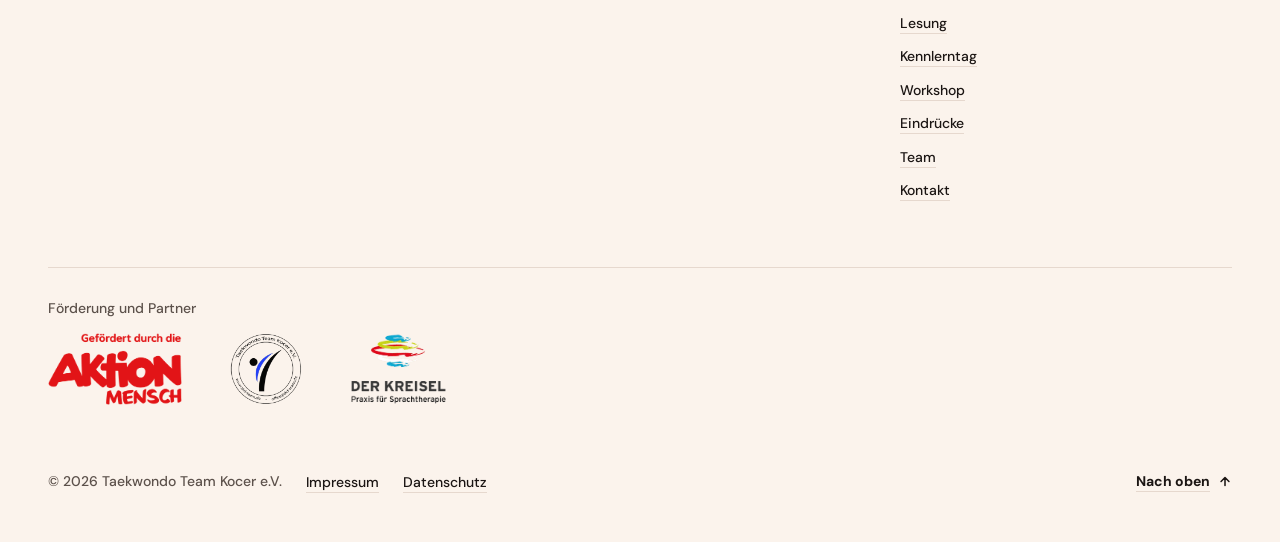
==== commit 76c58d33: "Startseite: Label „Was uns ausmacht“ über den Karten in Über uns entfernt Co-Authored-By: Claude Opu" ====
--- a/index.html
+++ b/index.html
@@ -157,7 +157,6 @@
           </div>
 
           <div class="about-side">
-            <p class="label about-side-label reveal" style="--i:2">Was uns ausmacht</p>
             <ul class="about-points">
               <li class="card card--coral about-point about-point--1 reveal" style="--i:3">
                 <span class="card-deco" aria-hidden="true"></span>
--- a/styles.css
+++ b/styles.css
@@ -602,11 +602,12 @@
   animation-name: drift-square;
 }
 
-/* Mobile (< 768px): dreizeilig, Formen klein neben der Headline und im Band unter der Pille.
-   Keine Form höher als eine Display-Zeile (≈ 61–65px bei 390px): alle ≤ 56px. */
+/* Mobile (< 768px): dreizeilig, Formen klein neben der Headline, nur Sky im Band neben der Pille.
+   Das Quadrat sitzt rechts neben „Stark“ (kurze erste Zeile), nicht unten: dort lief es auf kurzen
+   Handy-Bildschirmen unter die Pille. Keine Form höher als eine Display-Zeile: alle ≤ 56px. */
 .shape--coral  { --c: var(--coral);      --s: 56px; --a: 10px; --d: 420ms; --t: 11s; right: -16px; top: 100px; }
 .shape--ink    { --c: var(--ink);        --s: 18px; --a: 8px;  --d: 560ms; --t: 9s;  right: 130px; top: 160px; }
-.shape--square { --c: var(--brand-deep); --s: 36px; --a: 10px; --d: 640ms; --t: 12s; left: 32px;   bottom: 72px; }
+.shape--square { --c: var(--brand-deep); --s: 36px; --a: 10px; --d: 640ms; --t: 12s; right: 72px;  top: 52px; }
 .shape--sky    { --c: var(--sky);        --s: 56px; --a: 10px; --d: 720ms; --t: 13s; right: 64px;  bottom: 64px; }
 
 /* Tablet hochkant (768–899px): weiterhin dreizeilig, Formen skalieren mit der Display-Zeile */
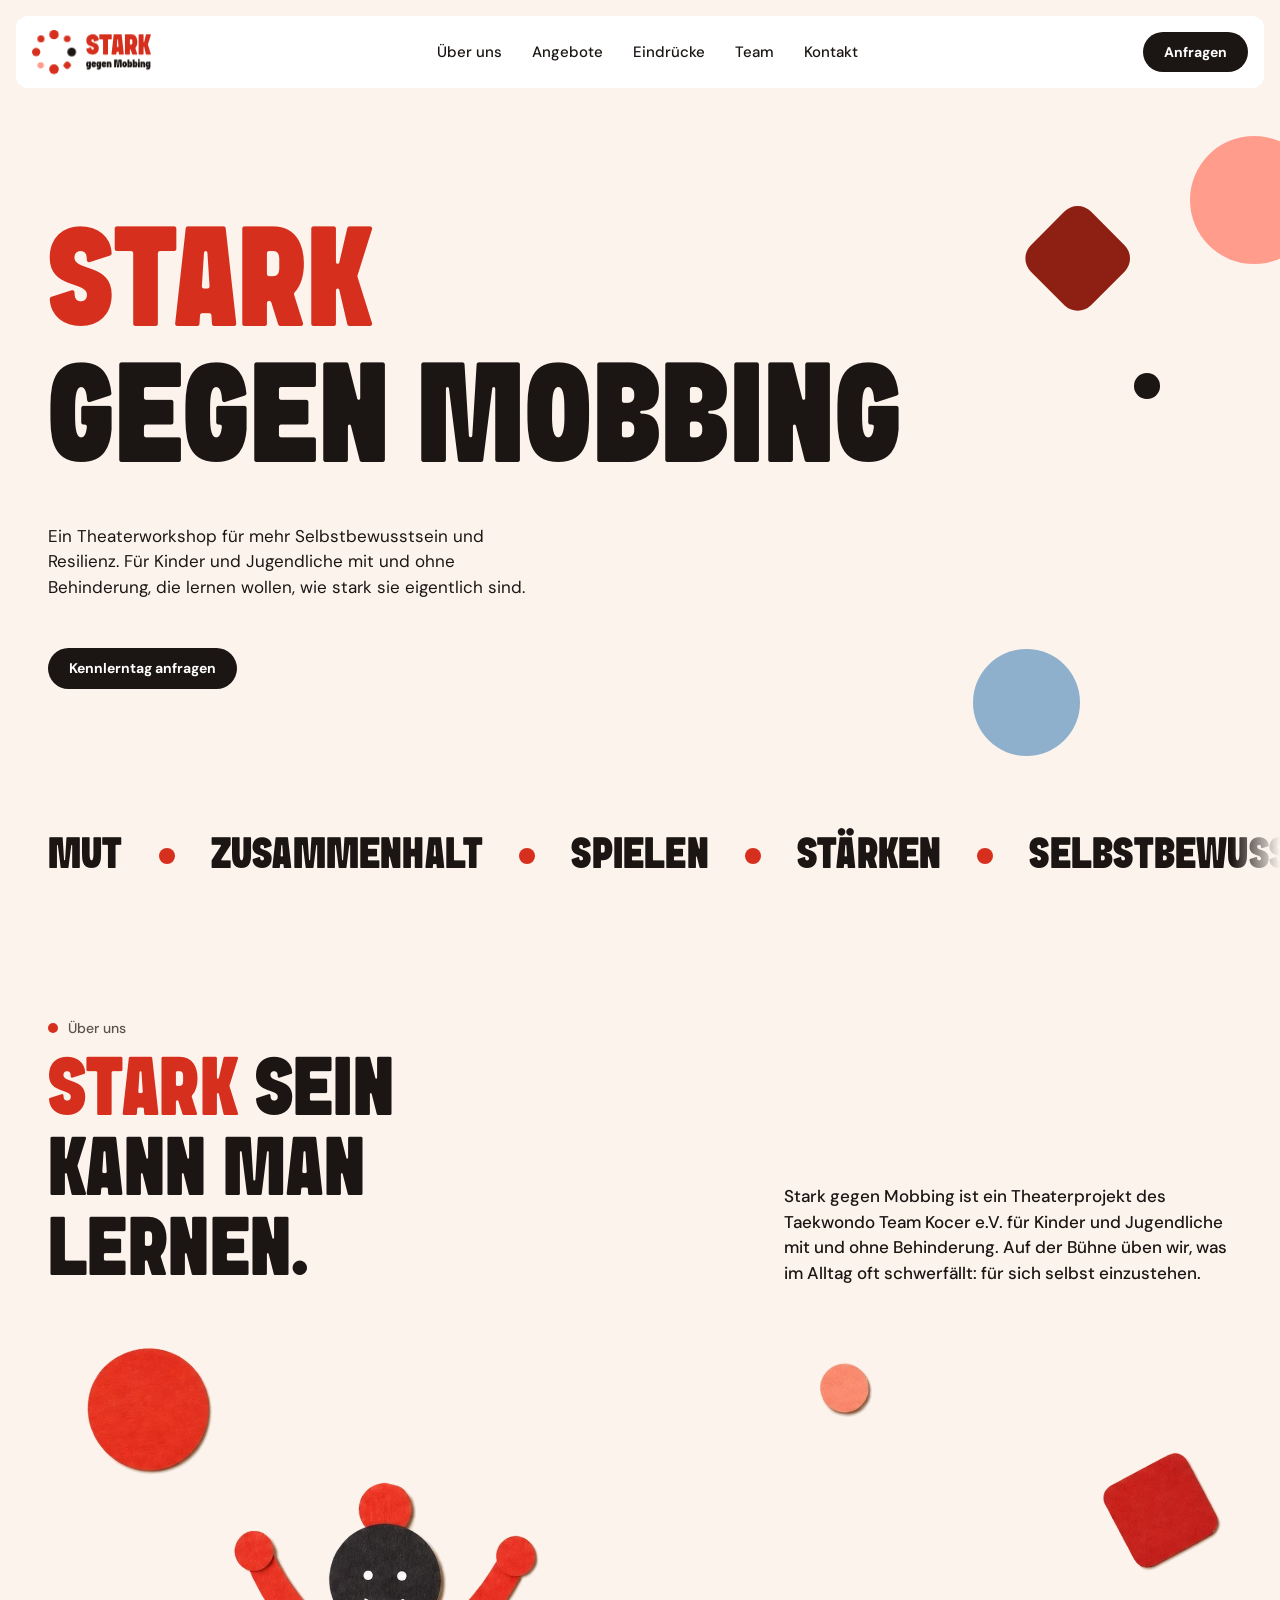
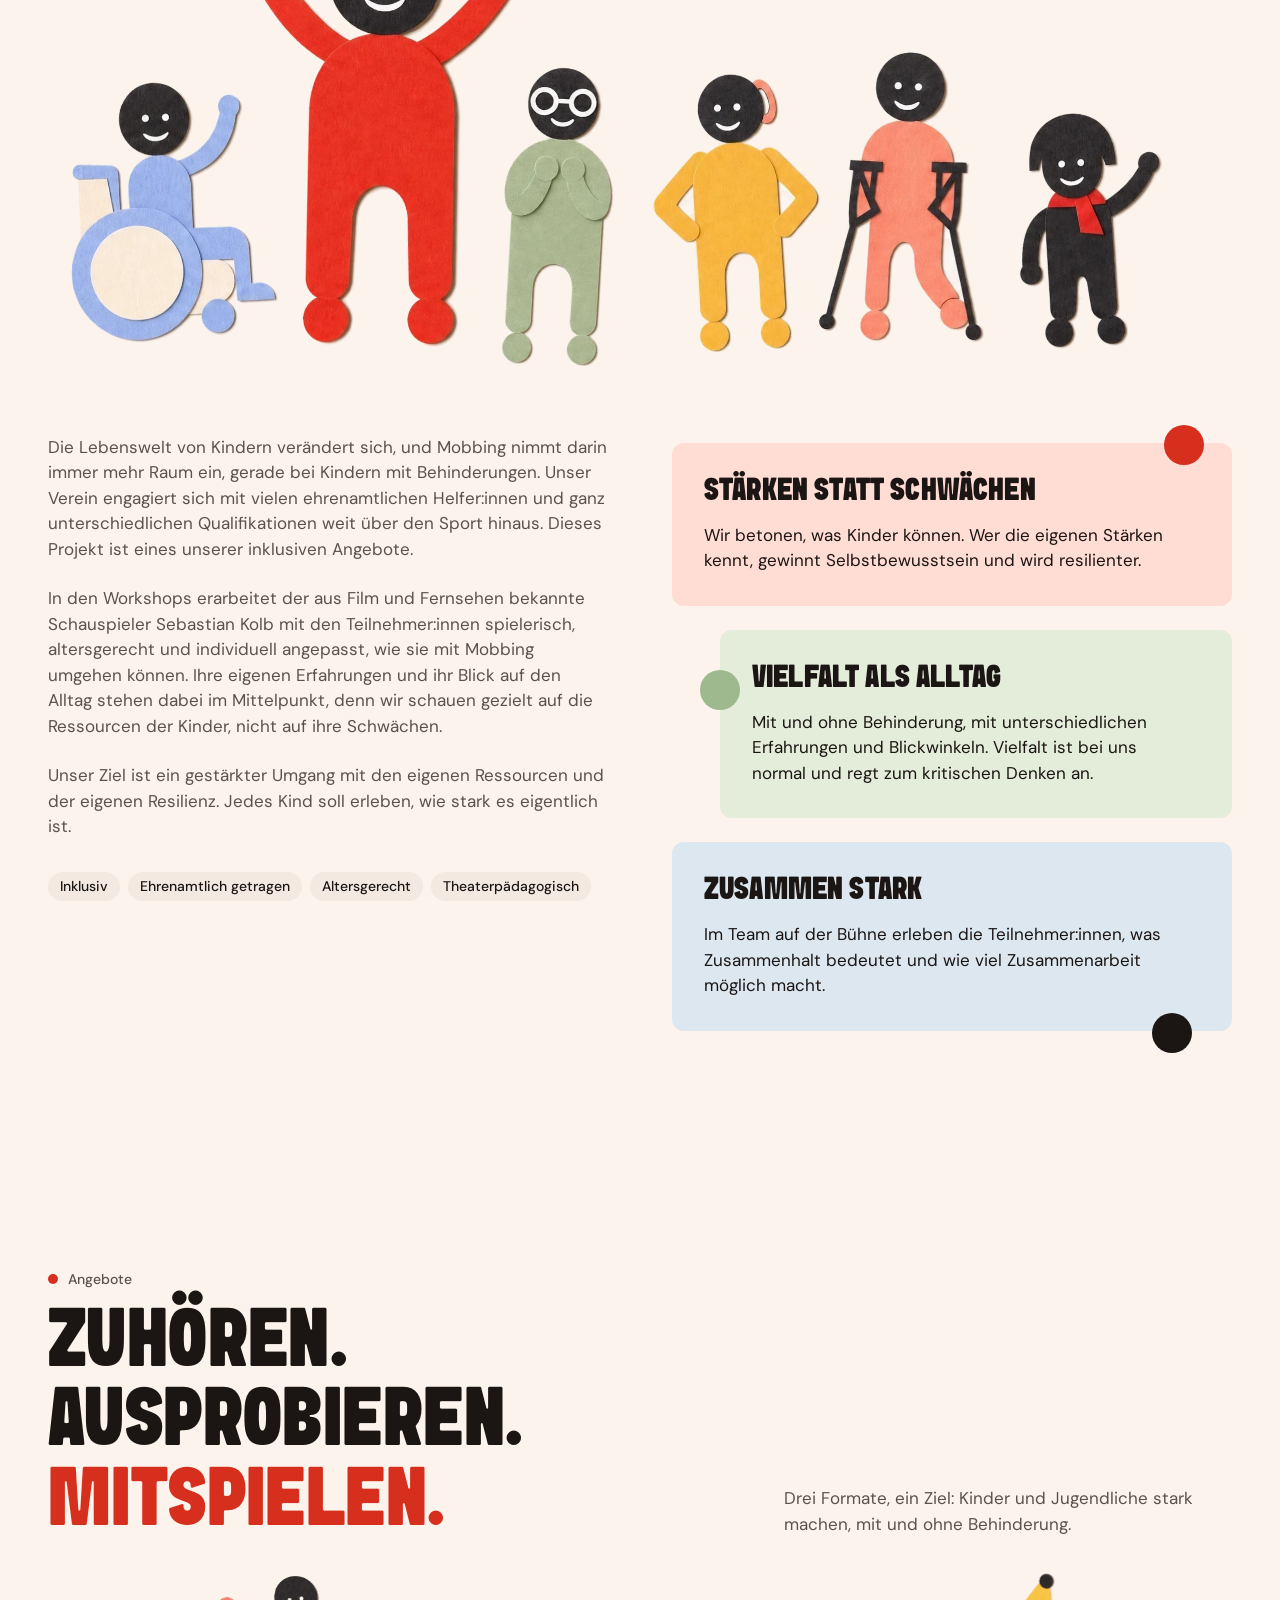
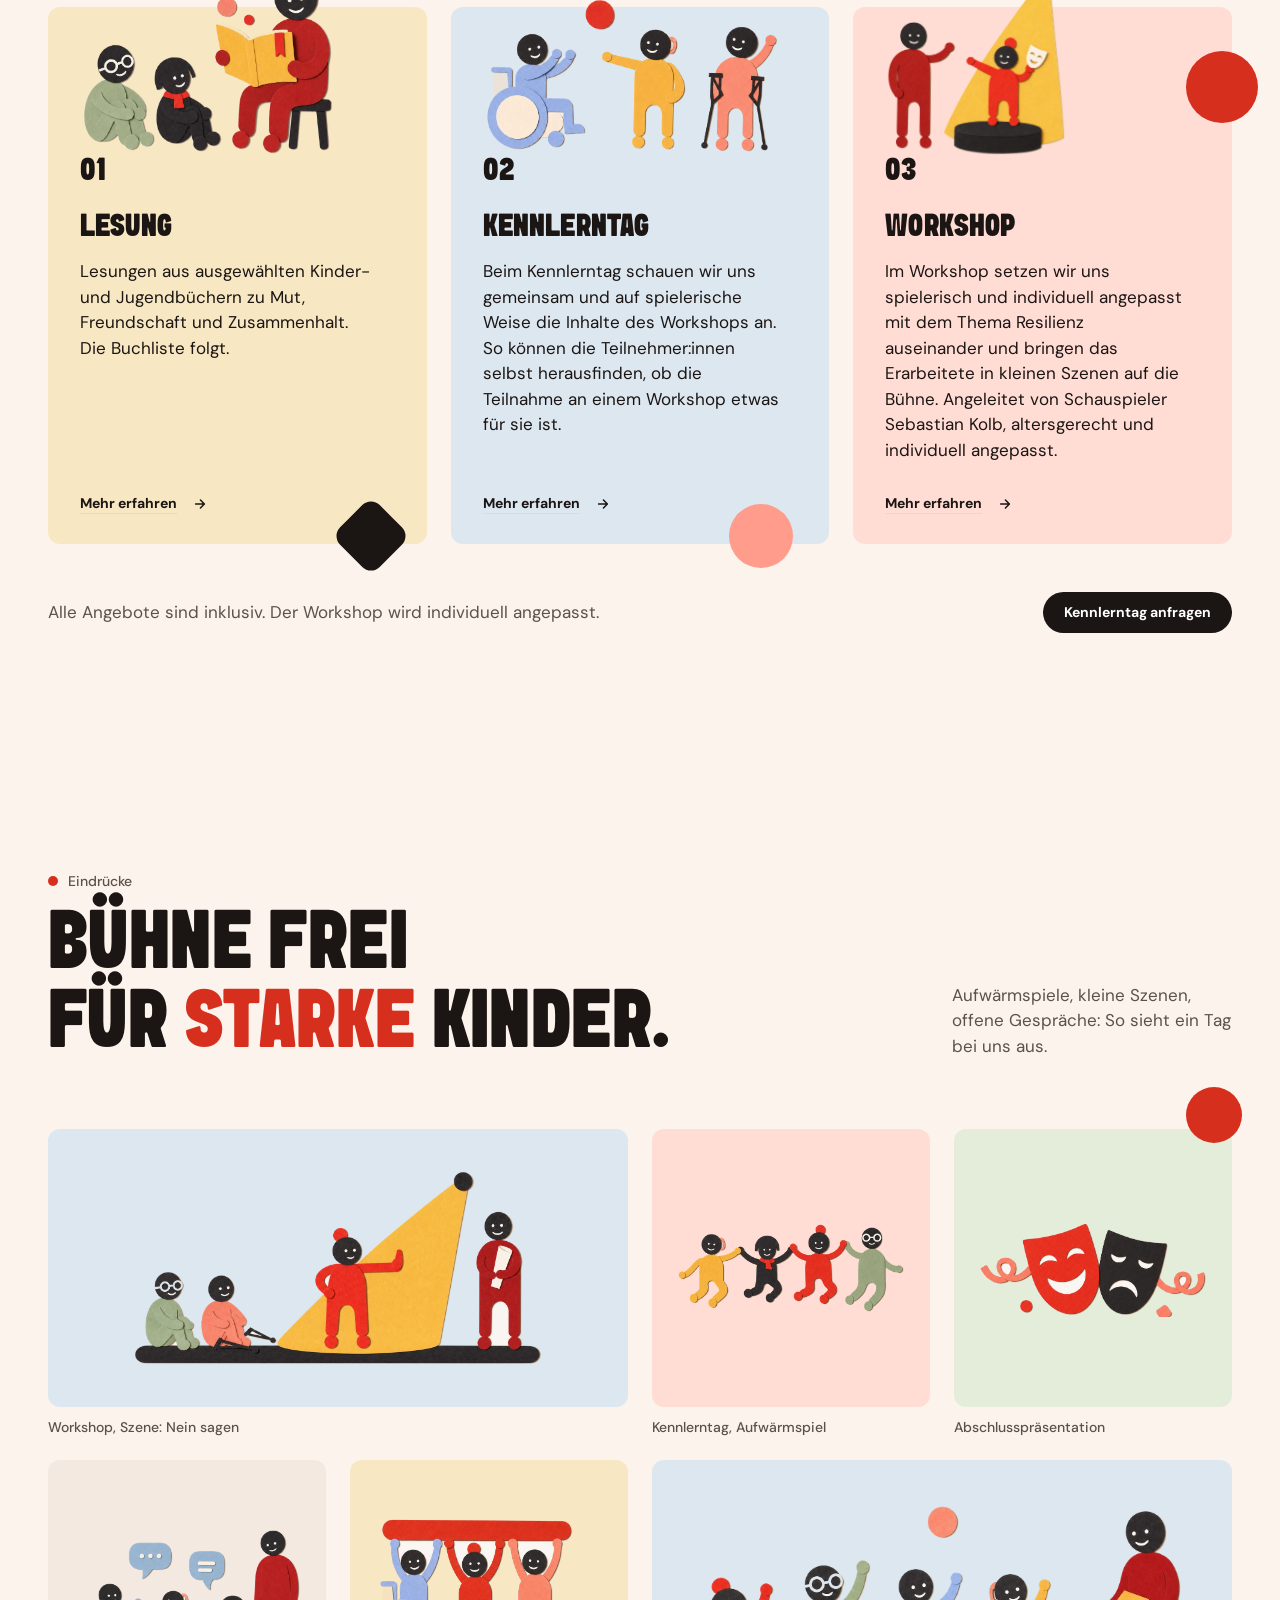
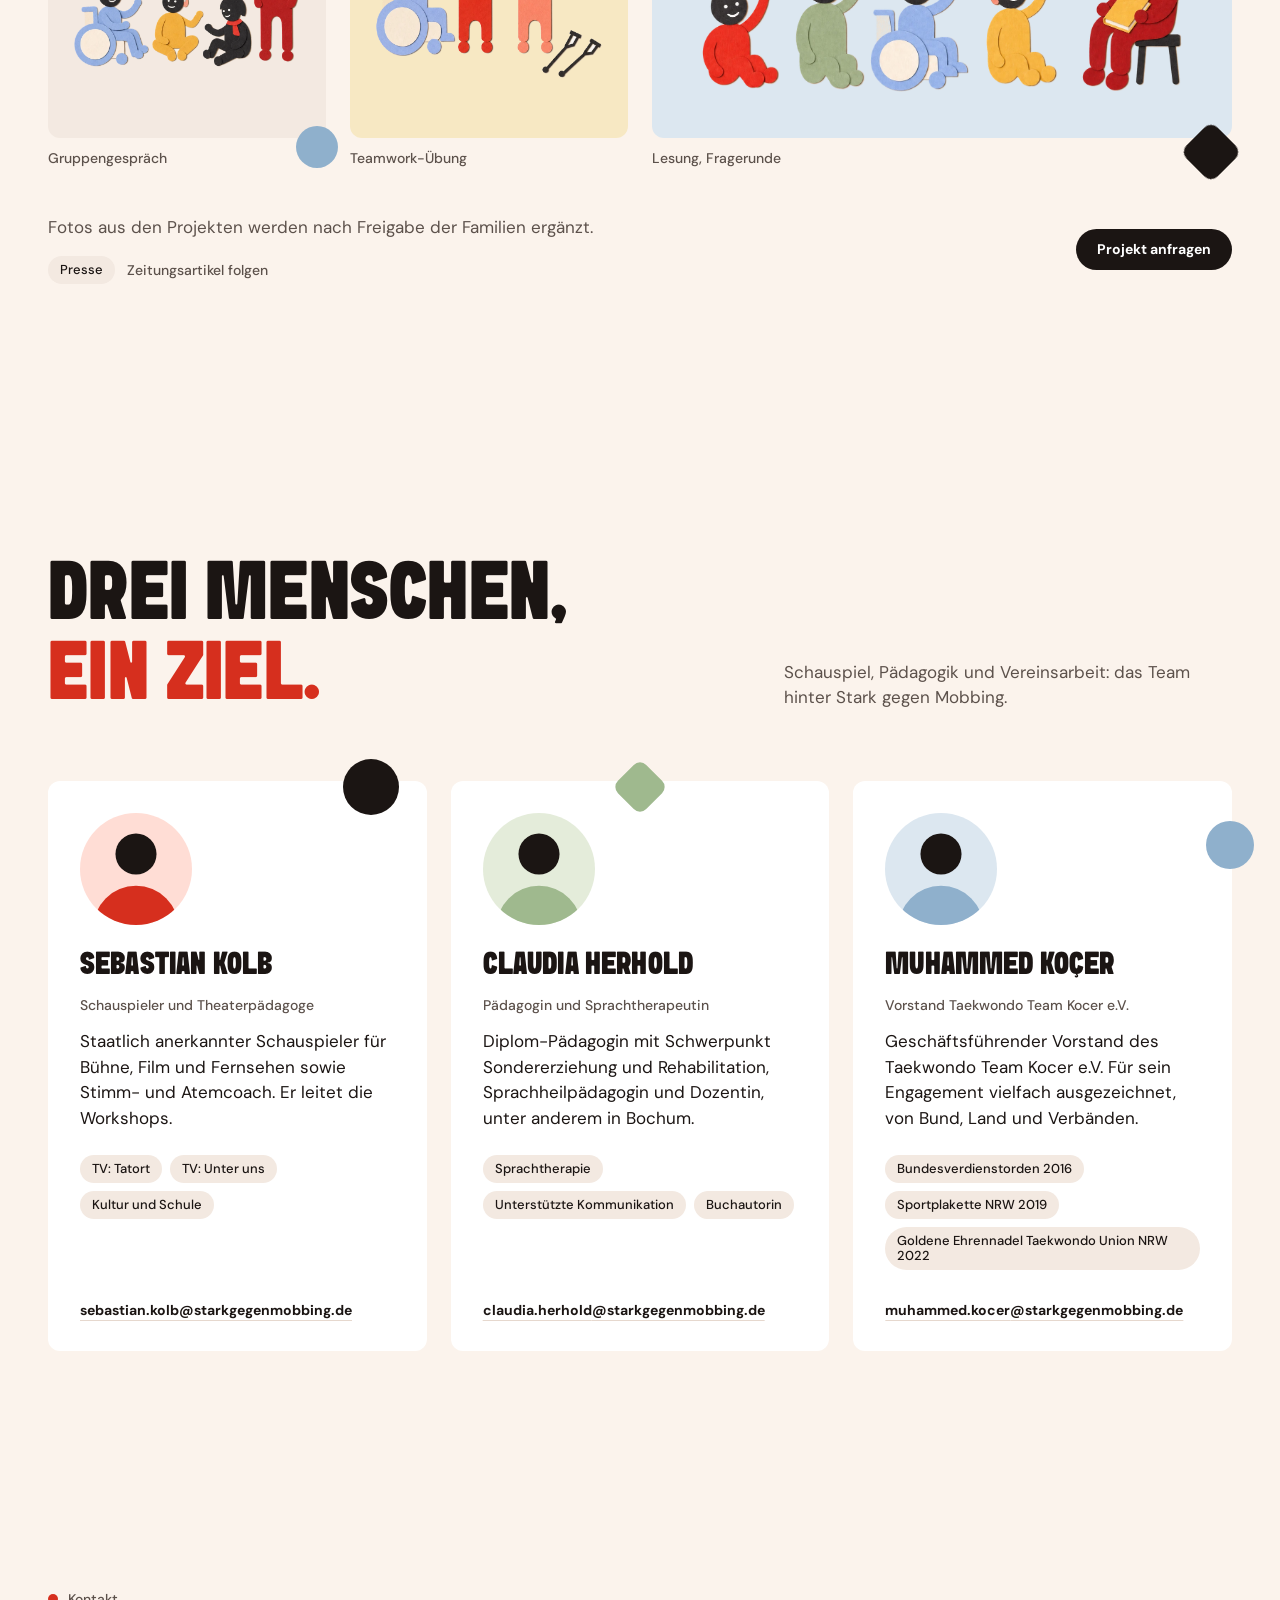
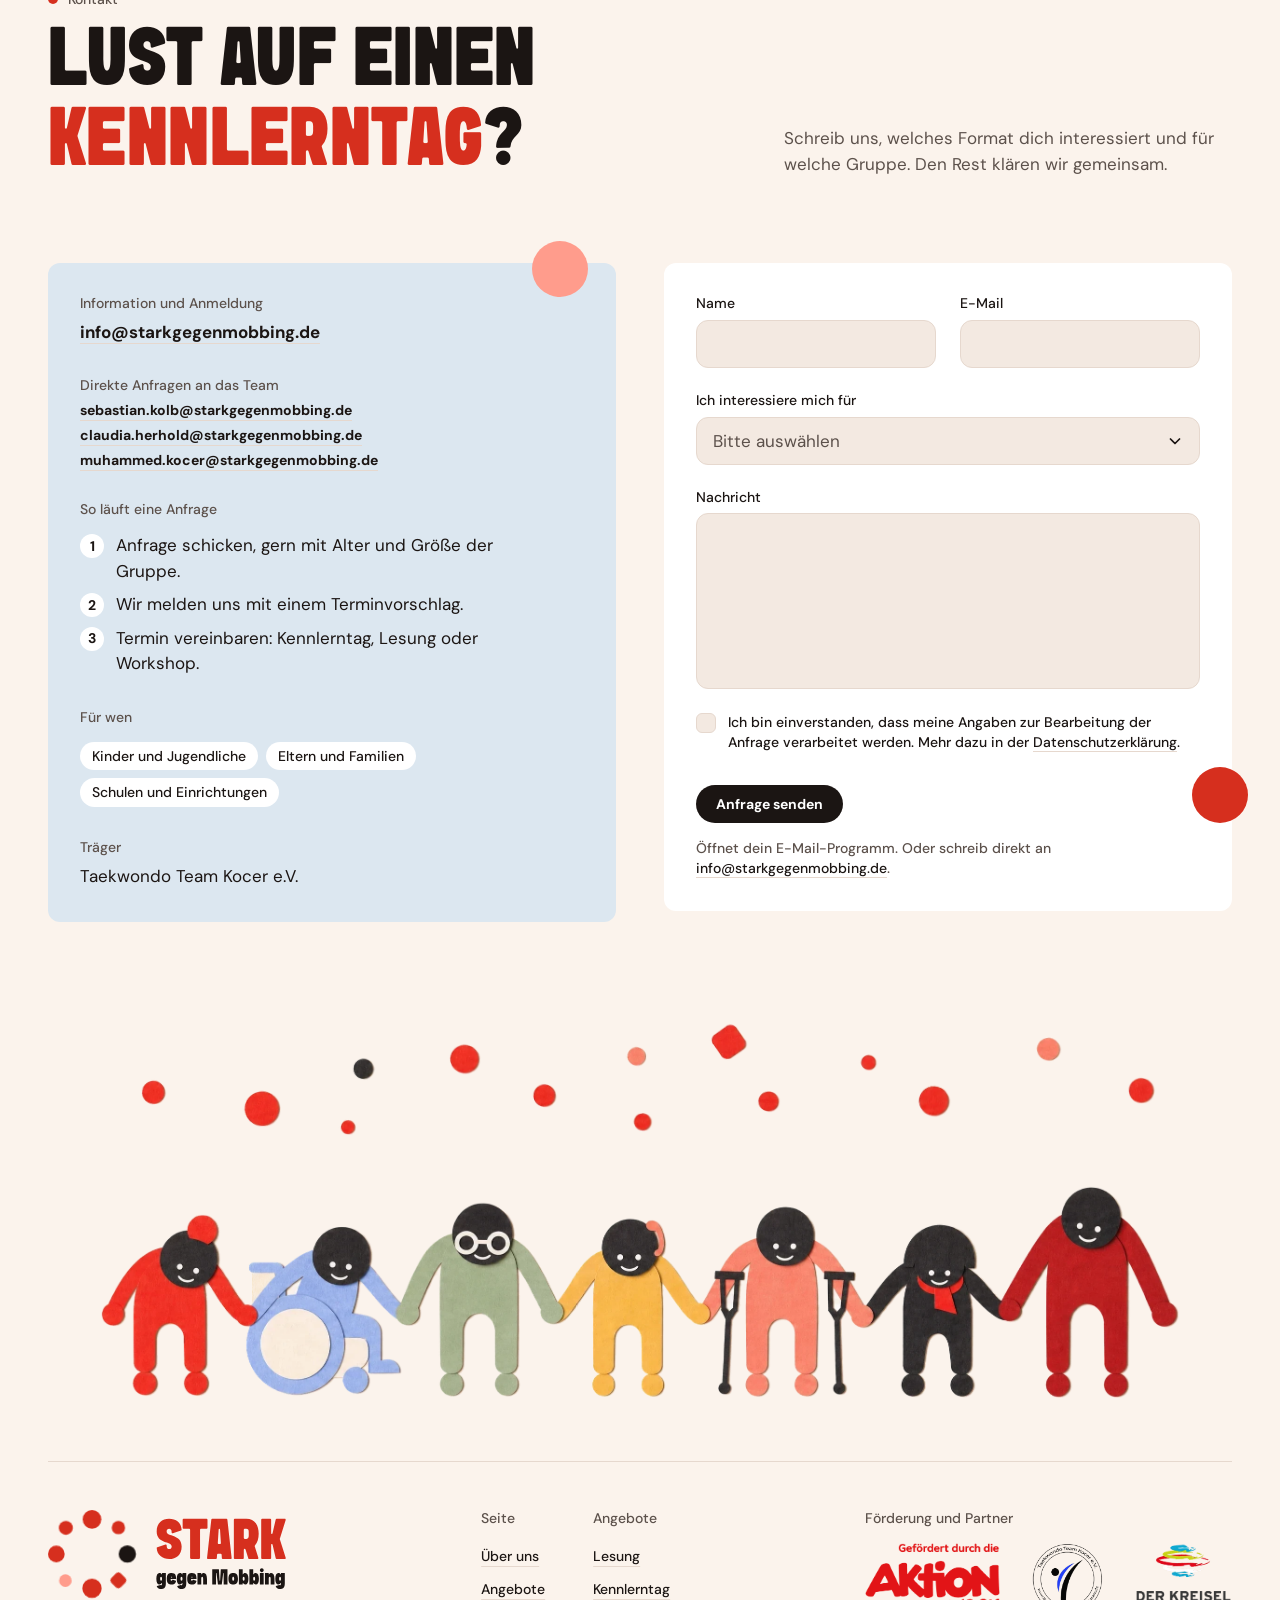
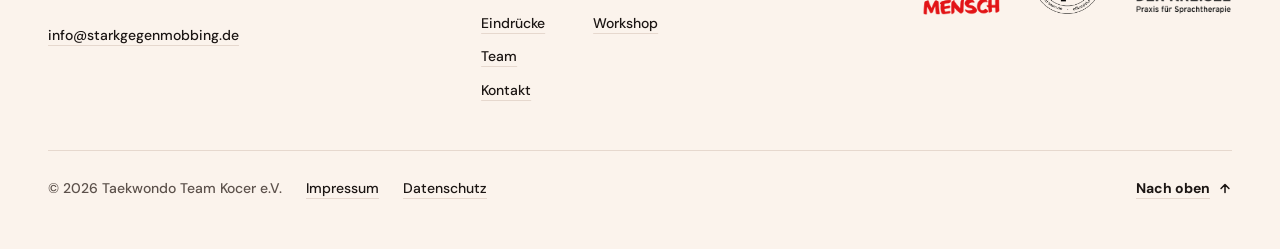
==== commit 969572e9: "Footer neu angeordnet: breiter statt höher, größeres Logo Desktop (ab 1200px) eine Zeile: Logo + Mai" ====
--- a/index.html
+++ b/index.html
@@ -15,7 +15,6 @@
 </head>
 <body>
   <a class="skip-link pill" href="#main">Zum Inhalt springen</a>
-
 
   <header class="site-header">
     <nav class="nav" aria-label="Hauptnavigation">
@@ -564,37 +563,38 @@
               <path d="M171.06 103.11C171.06 104.79 170.60 106.08 169.64 106.08C168.69 106.08 168.21 104.79 168.21 103.11C168.21 101.42 168.70 100.13 169.64 100.13C170.60 100.14 171.06 101.42 171.06 103.11ZM168.39 112.57L163.56 114.15C163.42 114.19 163.32 114.28 163.26 114.42C163.20 114.55 163.20 114.68 163.25 114.82C164.47 117.91 166.99 118.67 169.64 118.67C173.33 118.67 176.79 117.19 176.79 109.98L176.79 94.92C176.79 94.64 176.56 94.42 176.28 94.42L171.57 94.42C171.30 94.42 171.07 94.64 171.07 94.92L171.07 96.42C171.07 96.53 171.00 96.63 170.89 96.66C170.78 96.69 170.67 96.64 170.61 96.55C169.84 95.18 168.70 94.42 167.19 94.42C164.11 94.42 162.50 97.76 162.50 103.11C162.50 108.46 164.11 111.80 167.19 111.80C168.70 111.80 169.84 111.04 170.61 109.68C170.67 109.58 170.78 109.53 170.89 109.56C171.00 109.59 171.07 109.68 171.07 109.80L171.07 109.98C171.07 112.44 170.38 112.95 169.64 112.95C169.38 112.95 169.12 112.88 168.89 112.68C168.74 112.55 168.56 112.51 168.39 112.57ZM184.89 101.30C184.68 101.30 184.50 101.18 184.42 100.98C184.34 100.79 184.38 100.58 184.53 100.43C184.76 100.21 185.04 100.13 185.32 100.13C185.60 100.13 185.87 100.21 186.10 100.43C186.25 100.58 186.30 100.79 186.22 100.98C186.14 101.18 185.96 101.30 185.75 101.30ZM178.17 103.11C178.17 110.32 181.63 111.80 185.32 111.80C188.27 111.80 191.06 110.85 192.07 106.80C192.13 106.55 191.99 106.28 191.74 106.20L187.16 104.71C187.03 104.66 186.90 104.67 186.77 104.74C186.65 104.80 186.57 104.90 186.52 105.03C186.26 105.87 185.80 106.08 185.32 106.08C184.70 106.08 184.10 105.72 183.94 104.13C183.92 103.98 183.97 103.85 184.06 103.74C184.16 103.63 184.29 103.57 184.44 103.57L191.67 103.57C191.81 103.57 191.93 103.52 192.03 103.42C192.12 103.32 192.17 103.21 192.17 103.07C192.15 99.02 191.72 94.42 185.32 94.42C181.63 94.42 178.17 95.90 178.17 103.11ZM201.69 103.11C201.69 104.79 201.22 106.08 200.26 106.08C199.32 106.08 198.83 104.79 198.83 103.11C198.83 101.42 199.32 100.13 200.26 100.13C201.22 100.14 201.69 101.42 201.69 103.11ZM199.01 112.57L194.18 114.15C194.05 114.19 193.94 114.28 193.88 114.42C193.83 114.55 193.82 114.68 193.87 114.82C195.09 117.91 197.61 118.67 200.26 118.67C203.96 118.67 207.41 117.19 207.41 109.98L207.41 94.92C207.41 94.64 207.19 94.42 206.91 94.42L202.20 94.42C201.92 94.42 201.70 94.64 201.70 94.92L201.70 96.42C201.70 96.53 201.62 96.63 201.51 96.66C201.41 96.69 201.29 96.64 201.24 96.55C200.46 95.18 199.33 94.42 197.82 94.42C194.73 94.42 193.12 97.76 193.12 103.11C193.12 108.46 194.73 111.80 197.82 111.80C199.32 111.80 200.46 111.04 201.24 109.68C201.29 109.58 201.41 109.53 201.51 109.56C201.62 109.59 201.70 109.68 201.70 109.80L201.70 109.98C201.70 112.44 201.00 112.95 200.27 112.95C200.00 112.95 199.74 112.88 199.51 112.68C199.37 112.55 199.18 112.51 199.01 112.57ZM215.51 101.30C215.30 101.30 215.12 101.18 215.04 100.98C214.96 100.79 215.01 100.58 215.16 100.43C215.39 100.21 215.66 100.13 215.94 100.13C216.22 100.13 216.50 100.21 216.73 100.43C216.88 100.58 216.92 100.79 216.84 100.98C216.76 101.18 216.58 101.30 216.37 101.30ZM208.79 103.11C208.79 110.32 212.25 111.80 215.94 111.80C218.89 111.80 221.69 110.85 222.69 106.80C222.76 106.55 222.61 106.28 222.36 106.20L217.78 104.71C217.65 104.66 217.52 104.67 217.40 104.74C217.27 104.80 217.19 104.90 217.15 105.03C216.89 105.87 216.42 106.08 215.94 106.08C215.32 106.08 214.73 105.72 214.56 104.13C214.55 103.98 214.59 103.85 214.69 103.74C214.79 103.63 214.91 103.57 215.06 103.57L222.29 103.57C222.43 103.57 222.55 103.52 222.65 103.42C222.75 103.32 222.80 103.21 222.80 103.07C222.77 99.02 222.34 94.42 215.94 94.42C212.25 94.42 208.79 95.90 208.79 103.11ZM224.17 94.92L224.17 111.29C224.17 111.57 224.40 111.80 224.68 111.80L229.38 111.80C229.66 111.80 229.89 111.57 229.89 111.29L229.89 103.11C229.89 101.42 230.35 100.13 231.32 100.13C232.26 100.13 232.74 101.42 232.74 103.11L232.74 111.29C232.74 111.57 232.97 111.80 233.25 111.80L237.96 111.80C238.24 111.80 238.46 111.57 238.46 111.29L238.46 103.11C238.46 97.76 236.85 94.42 233.76 94.42C232.26 94.42 231.12 95.17 230.34 96.54C230.28 96.64 230.17 96.68 230.07 96.66C229.96 96.63 229.88 96.53 229.88 96.42L229.88 94.92C229.88 94.64 229.66 94.42 229.38 94.42L224.67 94.42C224.40 94.42 224.17 94.64 224.17 94.92ZM246.35 89.20L246.35 111.30C246.35 111.57 246.57 111.80 246.85 111.80L251.56 111.80C251.84 111.80 252.06 111.57 252.06 111.30L252.06 94.77C252.06 94.58 252.20 94.43 252.39 94.41C252.57 94.40 252.74 94.52 252.77 94.71L254.86 111.37C254.89 111.62 255.10 111.79 255.35 111.79L260.22 111.79C260.47 111.79 260.68 111.62 260.71 111.37L262.80 94.71C262.83 94.52 263.00 94.40 263.18 94.41C263.36 94.43 263.50 94.58 263.50 94.77L263.50 111.29C263.50 111.57 263.73 111.80 264.01 111.80L268.72 111.80C268.99 111.80 269.22 111.57 269.22 111.29L269.22 89.20C269.22 88.92 268.99 88.69 268.72 88.69C265.71 88.69 262.70 88.69 259.69 88.69C259.42 88.69 259.20 88.90 259.18 89.17L258.18 105.72C258.16 105.92 257.99 106.07 257.78 106.07C257.58 106.07 257.40 105.92 257.39 105.72L256.38 89.17C256.36 88.90 256.15 88.70 255.88 88.70C252.87 88.70 249.86 88.70 246.85 88.70C246.57 88.70 246.35 88.92 246.35 89.20ZM277.82 106.08C277.08 106.08 276.39 105.57 276.39 103.11C276.39 100.64 277.08 100.13 277.82 100.13C278.55 100.13 279.25 100.64 279.25 103.11C279.25 105.57 278.56 106.08 277.82 106.08ZM270.67 103.11C270.67 110.32 274.12 111.80 277.82 111.80C281.51 111.80 284.97 110.32 284.97 103.11C284.97 95.89 281.51 94.42 277.82 94.42C274.12 94.42 270.67 95.90 270.67 103.11ZM293.49 106.08C292.53 106.08 292.06 104.79 292.06 103.11C292.06 101.42 292.52 100.13 293.49 100.13C294.43 100.13 294.92 101.42 294.92 103.11C294.92 104.79 294.43 106.08 293.49 106.08ZM286.34 89.20L286.34 111.30C286.34 111.58 286.57 111.80 286.85 111.80L291.56 111.80C291.83 111.80 292.06 111.58 292.06 111.30L292.06 109.79C292.06 109.68 292.14 109.59 292.24 109.56C292.35 109.53 292.46 109.58 292.52 109.67C293.30 111.04 294.43 111.80 295.94 111.80C299.03 111.80 300.64 108.45 300.64 103.11C300.64 97.76 299.03 94.42 295.94 94.42C294.44 94.42 293.30 95.17 292.52 96.54C292.46 96.64 292.35 96.69 292.25 96.66C292.14 96.63 292.06 96.53 292.06 96.42L292.06 89.20C292.06 88.93 291.84 88.70 291.56 88.70L286.85 88.70C286.57 88.70 286.34 88.93 286.34 89.20ZM309.23 106.08C308.27 106.08 307.80 104.79 307.80 103.11C307.80 101.42 308.27 100.13 309.23 100.13C310.17 100.13 310.66 101.42 310.66 103.11C310.67 104.79 310.17 106.08 309.23 106.08ZM302.08 89.20L302.08 111.30C302.08 111.58 302.31 111.80 302.59 111.80L307.30 111.80C307.57 111.80 307.80 111.58 307.80 111.30L307.80 109.79C307.80 109.68 307.88 109.59 307.98 109.56C308.09 109.53 308.21 109.58 308.26 109.67C309.04 111.04 310.17 111.80 311.68 111.80C314.77 111.80 316.38 108.45 316.38 103.11C316.38 97.76 314.77 94.42 311.68 94.42C310.18 94.42 309.04 95.17 308.26 96.54C308.21 96.64 308.09 96.69 307.99 96.66C307.88 96.63 307.81 96.53 307.81 96.42L307.81 89.20C307.81 88.93 307.58 88.70 307.30 88.70L302.59 88.70C302.32 88.70 302.08 88.93 302.08 89.20ZM317.83 90.41C317.83 91.98 319.11 93.27 320.69 93.27C322.26 93.27 323.55 91.98 323.55 90.41C323.55 88.84 322.26 87.55 320.69 87.55C319.11 87.55 317.83 88.84 317.83 90.41ZM317.83 94.92L317.83 111.29C317.83 111.57 318.05 111.80 318.33 111.80L323.04 111.80C323.32 111.80 323.54 111.57 323.54 111.29L323.54 94.92C323.54 94.64 323.32 94.42 323.04 94.42L318.33 94.42C318.05 94.42 317.83 94.64 317.83 94.92ZM325.42 94.92L325.42 111.29C325.42 111.57 325.64 111.80 325.92 111.80L330.63 111.80C330.91 111.80 331.13 111.57 331.13 111.29L331.13 103.11C331.13 101.42 331.60 100.13 332.56 100.13C333.50 100.13 333.99 101.42 333.99 103.11L333.99 111.29C333.99 111.57 334.21 111.80 334.49 111.80L339.20 111.80C339.48 111.80 339.71 111.57 339.71 111.29L339.71 103.11C339.71 97.76 338.09 94.42 335.01 94.42C333.50 94.42 332.36 95.17 331.58 96.54C331.53 96.64 331.42 96.68 331.31 96.66C331.20 96.63 331.13 96.53 331.13 96.42L331.13 94.92C331.13 94.64 330.90 94.42 330.62 94.42L325.92 94.42C325.64 94.42 325.42 94.64 325.42 94.92ZM349.49 103.11C349.49 104.79 349.03 106.08 348.07 106.08C347.13 106.08 346.64 104.79 346.64 103.11C346.64 101.42 347.13 100.13 348.07 100.13C349.03 100.14 349.49 101.42 349.49 103.11ZM346.82 112.57L341.99 114.15C341.85 114.19 341.75 114.28 341.69 114.42C341.63 114.55 341.63 114.68 341.68 114.82C342.90 117.91 345.42 118.67 348.07 118.67C351.76 118.67 355.22 117.19 355.22 109.98L355.22 94.92C355.22 94.64 354.99 94.42 354.71 94.42L350.01 94.42C349.73 94.42 349.50 94.64 349.50 94.92L349.50 96.42C349.50 96.53 349.43 96.63 349.32 96.66C349.21 96.69 349.10 96.64 349.05 96.55C348.27 95.18 347.13 94.42 345.62 94.42C342.54 94.42 340.93 97.76 340.93 103.11C340.93 108.46 342.54 111.80 345.62 111.80C347.13 111.80 348.27 111.04 349.05 109.68C349.10 109.58 349.21 109.53 349.32 109.56C349.43 109.59 349.50 109.68 349.50 109.80L349.50 109.98C349.50 112.44 348.81 112.95 348.07 112.95C347.81 112.95 347.55 112.88 347.32 112.68C347.17 112.55 346.99 112.51 346.82 112.57Z" fill="#1B1513"/>
               </svg>
             </a>
+            <p class="footer-mail"><a class="text-link text-link--quiet" href="mailto:info@starkgegenmobbing.de">info@starkgegenmobbing.de</a></p>
           </div>
 
           <nav class="footer-nav" aria-label="Footer">
-            <p class="label footer-heading">Seite</p>
-            <ul class="footer-links">
-              <li><a class="text-link text-link--quiet" href="#ueber-uns">Über uns</a></li>
-              <li><a class="text-link text-link--quiet" href="#angebote">Angebote</a></li>
-              <li><a class="text-link text-link--quiet" href="lesung.html">Lesung</a></li>
-              <li><a class="text-link text-link--quiet" href="kennlerntag.html">Kennlerntag</a></li>
-              <li><a class="text-link text-link--quiet" href="workshop.html">Workshop</a></li>
-              <li><a class="text-link text-link--quiet" href="#eindruecke">Eindrücke</a></li>
-              <li><a class="text-link text-link--quiet" href="#team">Team</a></li>
-              <li><a class="text-link text-link--quiet" href="#kontakt">Kontakt</a></li>
-            </ul>
+            <div>
+              <p class="label footer-heading">Seite</p>
+              <ul class="footer-links">
+                <li><a class="text-link text-link--quiet" href="#ueber-uns">Über uns</a></li>
+                <li><a class="text-link text-link--quiet" href="#angebote">Angebote</a></li>
+                <li><a class="text-link text-link--quiet" href="#eindruecke">Eindrücke</a></li>
+                <li><a class="text-link text-link--quiet" href="#team">Team</a></li>
+                <li><a class="text-link text-link--quiet" href="#kontakt">Kontakt</a></li>
+              </ul>
+            </div>
+            <div>
+              <p class="label footer-heading">Angebote</p>
+              <ul class="footer-links">
+                <li><a class="text-link text-link--quiet" href="lesung.html">Lesung</a></li>
+                <li><a class="text-link text-link--quiet" href="kennlerntag.html">Kennlerntag</a></li>
+                <li><a class="text-link text-link--quiet" href="workshop.html">Workshop</a></li>
+              </ul>
+            </div>
           </nav>
 
-          <div class="footer-contact">
-            <p class="label footer-heading">Kontakt</p>
-            <ul class="footer-links">
-              <li><a class="text-link text-link--quiet" href="mailto:info@starkgegenmobbing.de">info@starkgegenmobbing.de</a></li>
+          <div class="footer-partner">
+            <p class="label footer-heading">Förderung und Partner</p>
+            <ul class="footer-partner-logos">
+              <li><a href="https://www.aktion-mensch.de" rel="noopener"><img src="assets/img/partner/aktion-mensch-foerderlogo.webp" width="134" height="72" alt="Gefördert durch die Aktion Mensch" loading="lazy"></a></li>
+              <li><a href="https://www.tkd-team.de" rel="noopener"><img src="assets/img/partner/taekwondo-team-kocer.webp" width="72" height="72" alt="Taekwondo Team Kocer e.V." loading="lazy"></a></li>
+              <li><a href="https://www.kreisel-sprachtherapie.de" rel="noopener"><img src="assets/img/partner/der-kreisel.webp" width="97" height="72" alt="Der Kreisel – Praxis für Sprachtherapie" loading="lazy"></a></li>
             </ul>
           </div>
-        </div>
-
-        <div class="footer-partner">
-          <p class="label footer-heading">Förderung und Partner</p>
-          <ul class="footer-partner-logos">
-            <li><a href="https://www.aktion-mensch.de" rel="noopener"><img src="assets/img/partner/aktion-mensch-foerderlogo.webp" width="134" height="72" alt="Gefördert durch die Aktion Mensch" loading="lazy"></a></li>
-            <li><a href="https://www.tkd-team.de" rel="noopener"><img src="assets/img/partner/taekwondo-team-kocer.webp" width="72" height="72" alt="Taekwondo Team Kocer e.V." loading="lazy"></a></li>
-            <li><img src="assets/img/partner/der-kreisel.webp" width="97" height="72" alt="Der Kreisel – Praxis für Sprachtherapie" loading="lazy"></li>
-          </ul>
         </div>
 
         <div class="footer-bottom">
--- a/styles.css
+++ b/styles.css
@@ -356,6 +356,16 @@
   transform: none;
 }
 
+/* ---------- Umlautpunkte der Sink ----------
+   Die Punkte über Ä/Ö/Ü ragen ~0.16em über die Zeilenbox. Safari (iOS/macOS) legt animierte
+   Elemente (Reveal, Hero-Zeilen, Laufband) auf eigene Ebenen in Größe ihrer Box und schneidet
+   alles darüber ab. Diese Elemente bekommen oben Luft und geben sie per negativem Margin zurück:
+   das Layout bleibt gleich, die Box umfasst die Punkte. Laufband: siehe .marquee-list li. */
+.display.reveal,
+.hero-line { padding-top: .2em; margin-top: -.2em; }
+.hero-row { display: flow-root; } /* verhindert, dass der negative Margin durch h1 kollabiert */
+.split-text.reveal { padding-top: calc(var(--display-md) * .2); margin-top: calc(var(--display-md) * -.2); }
+
 /* ---------- Skip-Link ---------- */
 .skip-link {
   position: fixed;
@@ -643,7 +653,7 @@
   min-height: var(--marquee-h);
   display: flex;
   align-items: center;
-  padding: 16px 0;
+  padding: 8px 0; /* + 0.22em an den Wörtern = gleiche Höhe wie vorher */
   -webkit-mask-image: linear-gradient(90deg, transparent 0, #000 var(--gutter), #000 calc(100% - var(--gutter)), transparent 100%);
           mask-image: linear-gradient(90deg, transparent 0, #000 var(--gutter), #000 calc(100% - var(--gutter)), transparent 100%);
 }
@@ -668,6 +678,9 @@
   align-items: center;
   gap: 28px;
   padding-right: 28px;
+  /* Sink-Umlautpunkte ragen ~0.16em über die Versalhöhe. Safari schneidet im animierten
+     Laufband alles außerhalb der Box ab: deshalb Luft oben und unten. */
+  padding-block: 0.22em;
   font-family: var(--font-display);
   font-weight: 700;
   font-size: 2.25rem; /* 36px */
@@ -686,7 +699,7 @@
   flex: none;
 }
 @media (min-width: 768px) {
-  .marquee { padding: 20px 0; }
+  .marquee { padding: 10px 0; }
   .marquee-list li { font-size: 2.75rem; gap: 36px; padding-right: 36px; } /* 44px */
   .marquee-list li::after { width: 16px; height: 16px; }
 }
@@ -1265,58 +1278,79 @@
 }
 .footer-grid {
   display: grid;
-  gap: var(--space-4);
+  gap: var(--space-6);
+  grid-template-areas: "brand" "nav" "partner";
 }
 .footer-brand {
+  grid-area: brand;
   display: grid;
-  gap: var(--space-2);
+  gap: var(--space-3);
   justify-items: start;
   align-content: start;
 }
-.footer-logo { height: 40px; }
-.footer-logo .logo-svg { height: 40px; }
-.footer-claim { max-width: 36ch; }
+/* Eigenes Logo mindestens so präsent wie die Partnerlogos (56/72px) */
+.footer-logo, .footer-logo .logo-svg { height: 64px; }
+.footer-mail { font-weight: 500; }
 .footer-heading {
   color: var(--slate);
   margin-bottom: var(--space-2);
 }
+/* Zwei Linkspalten nebeneinander: Seite / Angebote */
+.footer-nav {
+  grid-area: nav;
+  display: grid;
+  grid-template-columns: repeat(2, max-content);
+  column-gap: var(--space-6);
+  align-content: start;
+}
 .footer-links { display: grid; gap: var(--space-1); justify-items: start; }
 .footer-links a { min-height: 24px; }
 .text-link--quiet { font-weight: 500; }
+
+/* Förderung und Partner: fremde Logos in Originalfarben, freigestellt (Quellen: LOGO/Partner) */
+.footer-partner { grid-area: partner; }
+.footer-partner-logos {
+  display: flex;
+  flex-wrap: wrap;
+  align-items: center;
+  gap: var(--space-3) var(--space-4);
+}
+.footer-partner-logos a { display: block; border-radius: 4px; }
+.footer-partner-logos img { display: block; width: auto; height: 56px; }
+
 .footer-bottom {
   display: flex;
   flex-wrap: wrap;
   align-items: center;
   gap: var(--space-2) var(--space-3);
   margin-top: var(--space-6);
-}
-/* Förderung und Partner: fremde Logos in Originalfarben, freigestellt (Quellen: LOGO/Partner) */
-.footer-partner {
-  margin-top: var(--space-6);
-  padding-top: var(--space-4);
+  padding-top: var(--space-3);
   border-top: 1px solid var(--hairline);
 }
-.footer-partner-logos {
-  display: flex;
-  flex-wrap: wrap;
-  align-items: center;
-  gap: var(--space-3) var(--space-6);
-}
-.footer-partner-logos a { display: block; border-radius: 4px; }
-.footer-partner-logos img { display: block; width: auto; height: 56px; }
 .footer-legal { display: flex; flex-wrap: wrap; gap: var(--space-3); }
 .footer-top { margin-left: auto; }
 .footer-top:hover .text-link-icon { transform: translateY(-3px); }
 
+/* Tablet/Laptop: links Logo + Mail, darunter die Partner; rechts die Links über beide Zeilen */
 @media (min-width: 768px) {
   .footer { padding-bottom: var(--space-6); }
   .footer-grid {
-    grid-template-columns: minmax(0, 1fr) auto auto;
+    grid-template-columns: minmax(0, 1fr) auto;
+    grid-template-areas: "brand nav" "partner nav";
     column-gap: var(--space-8);
   }
-  .footer-bottom { margin-top: var(--space-8); }
-  .footer-partner { margin-top: var(--space-8); }
+  .footer-logo, .footer-logo .logo-svg { height: 80px; }
   .footer-partner-logos img { height: 72px; }
+}
+
+/* Desktop: alles in einer Zeile, Footer geht in die Breite statt in die Höhe */
+@media (min-width: 1200px) {
+  .footer-grid {
+    grid-template-columns: auto minmax(0, 1fr) auto;
+    grid-template-areas: "brand nav partner";
+  }
+  .footer-nav { justify-self: center; }
+  .footer-logo, .footer-logo .logo-svg { height: 88px; }
 }
 
 /* ---------- Keyframes ---------- */
